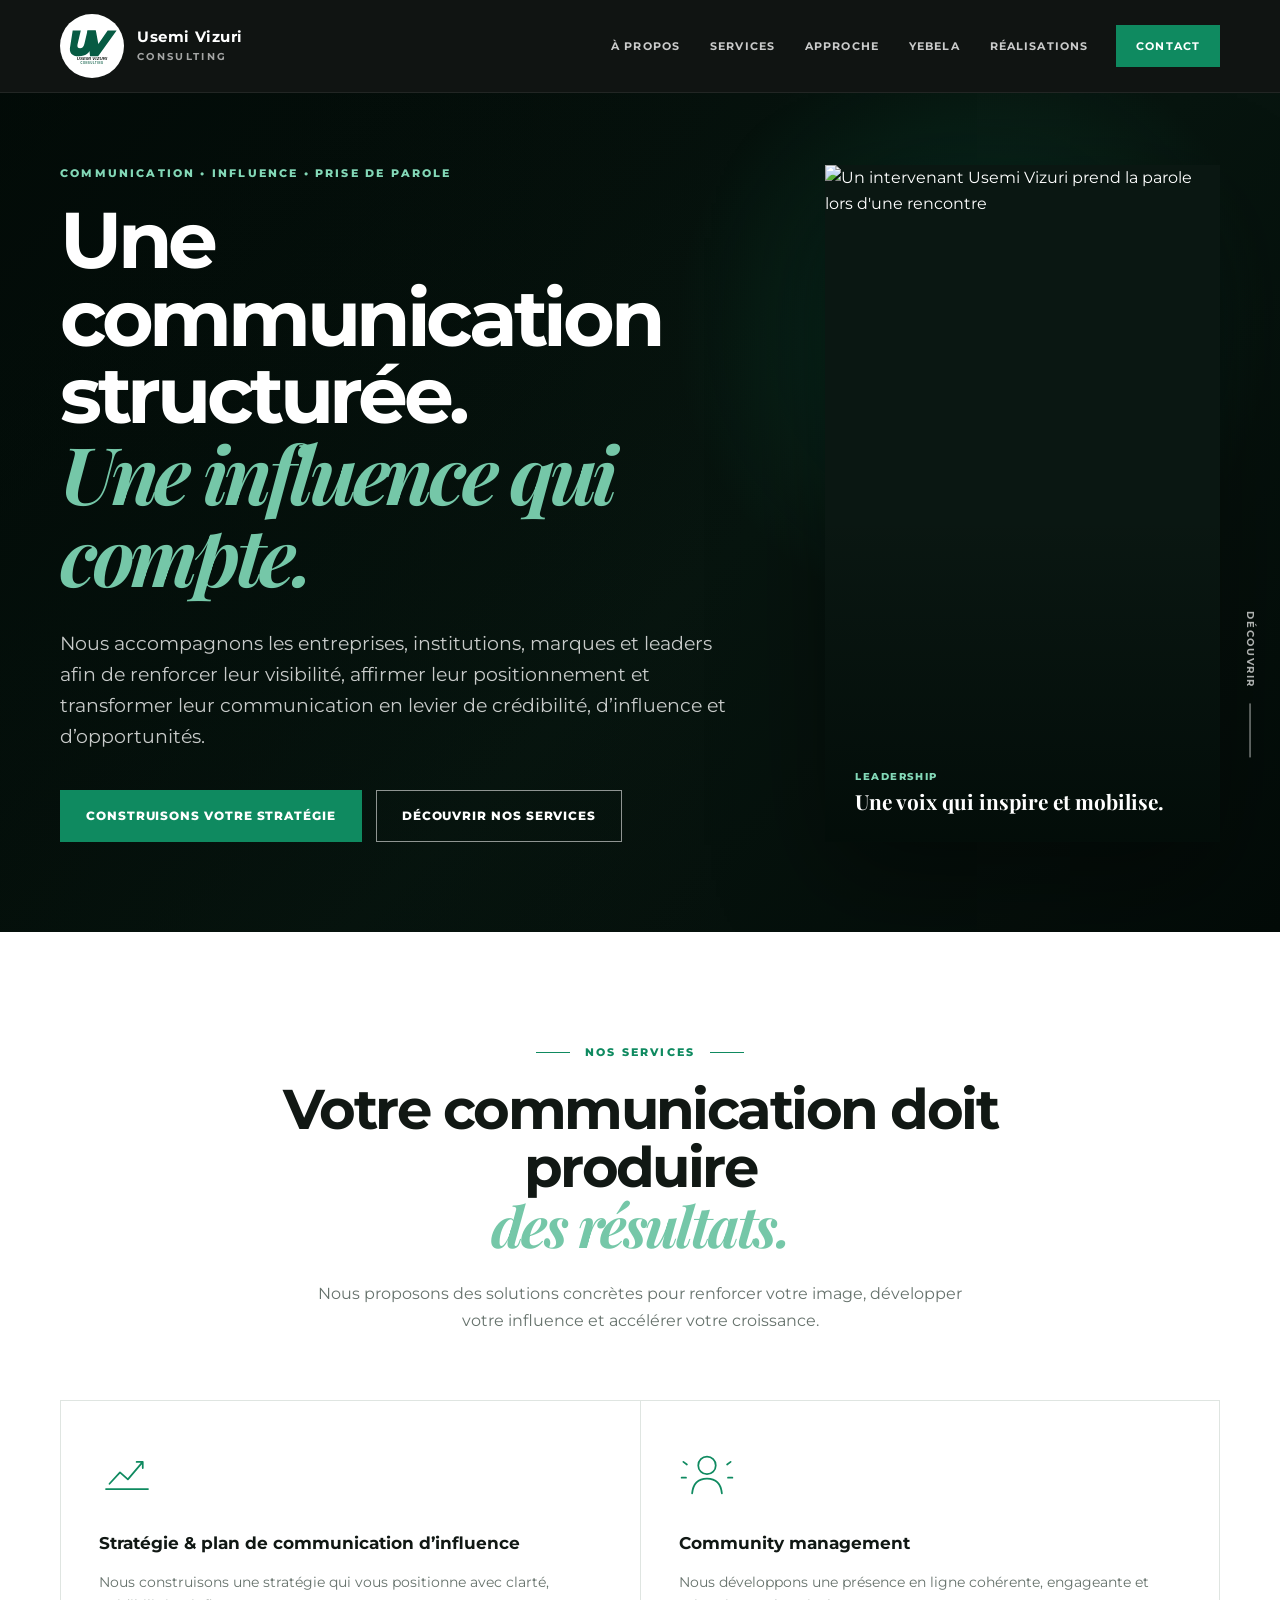
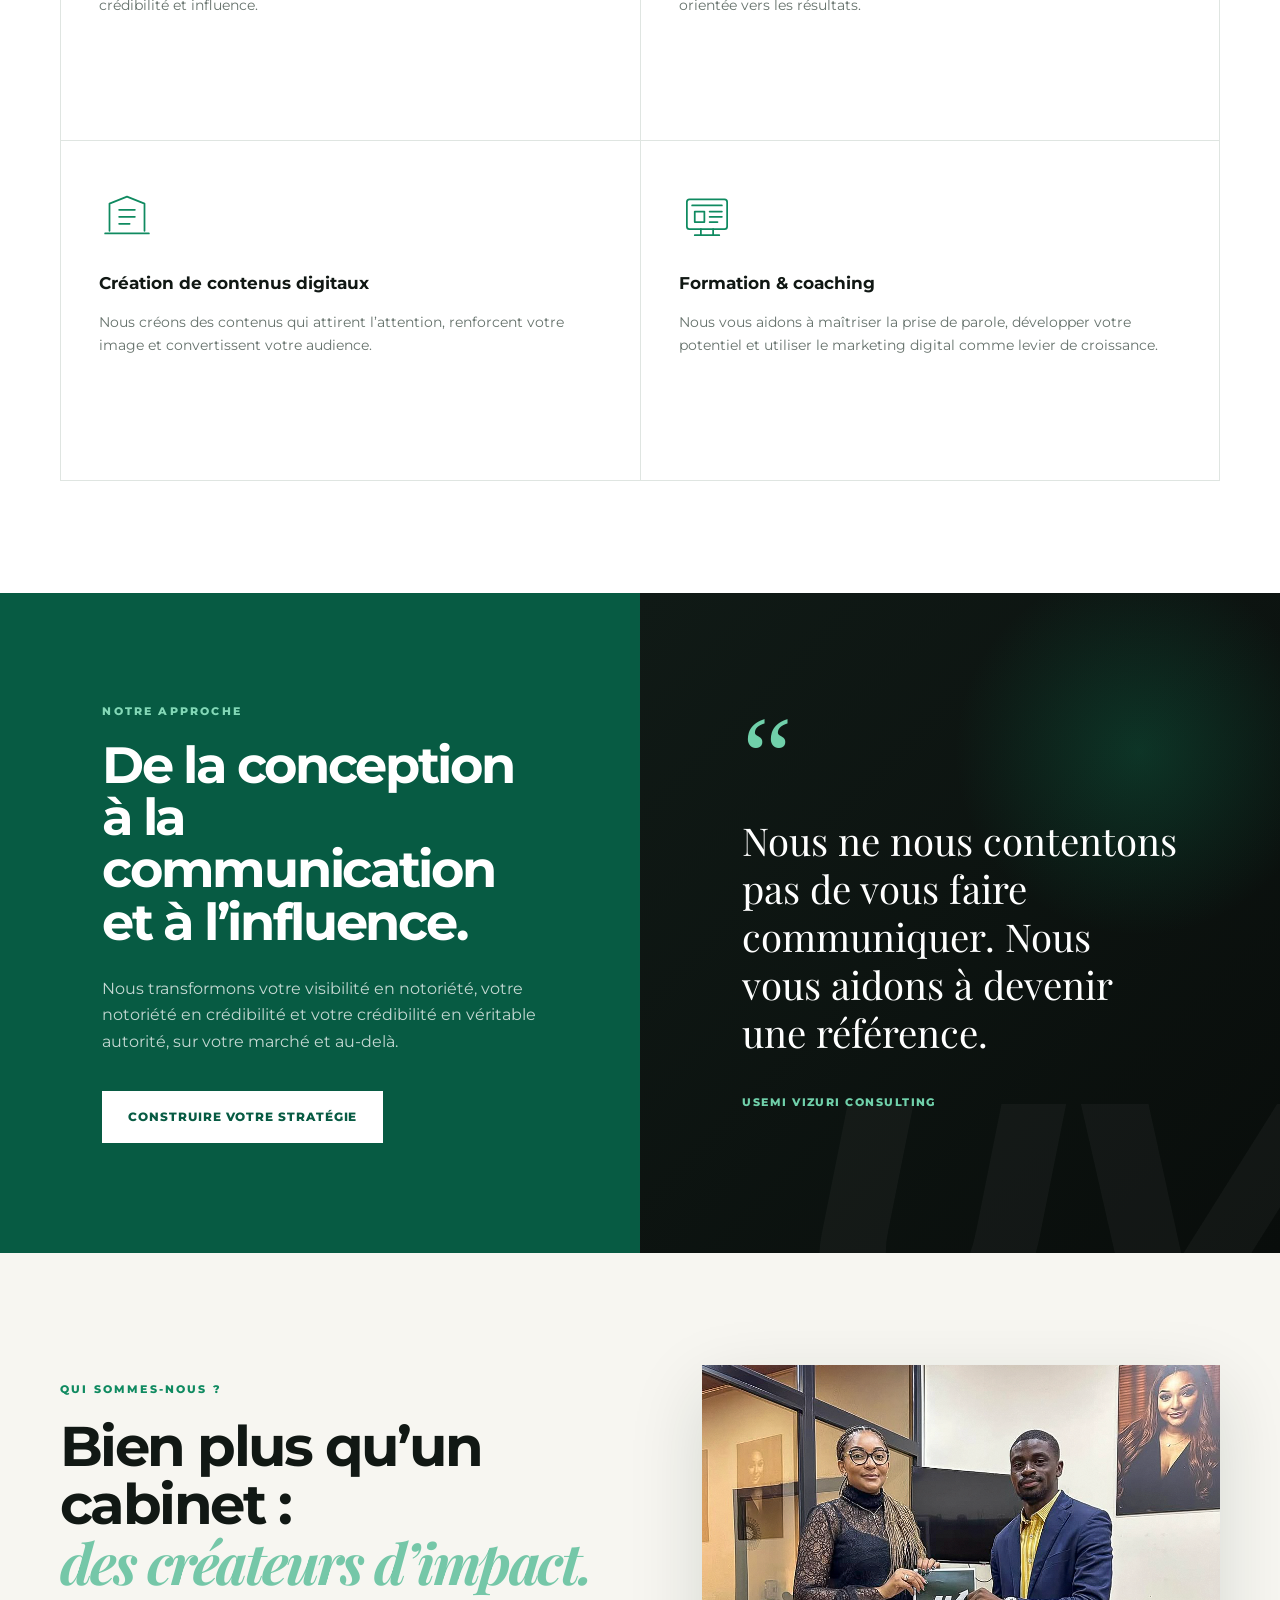
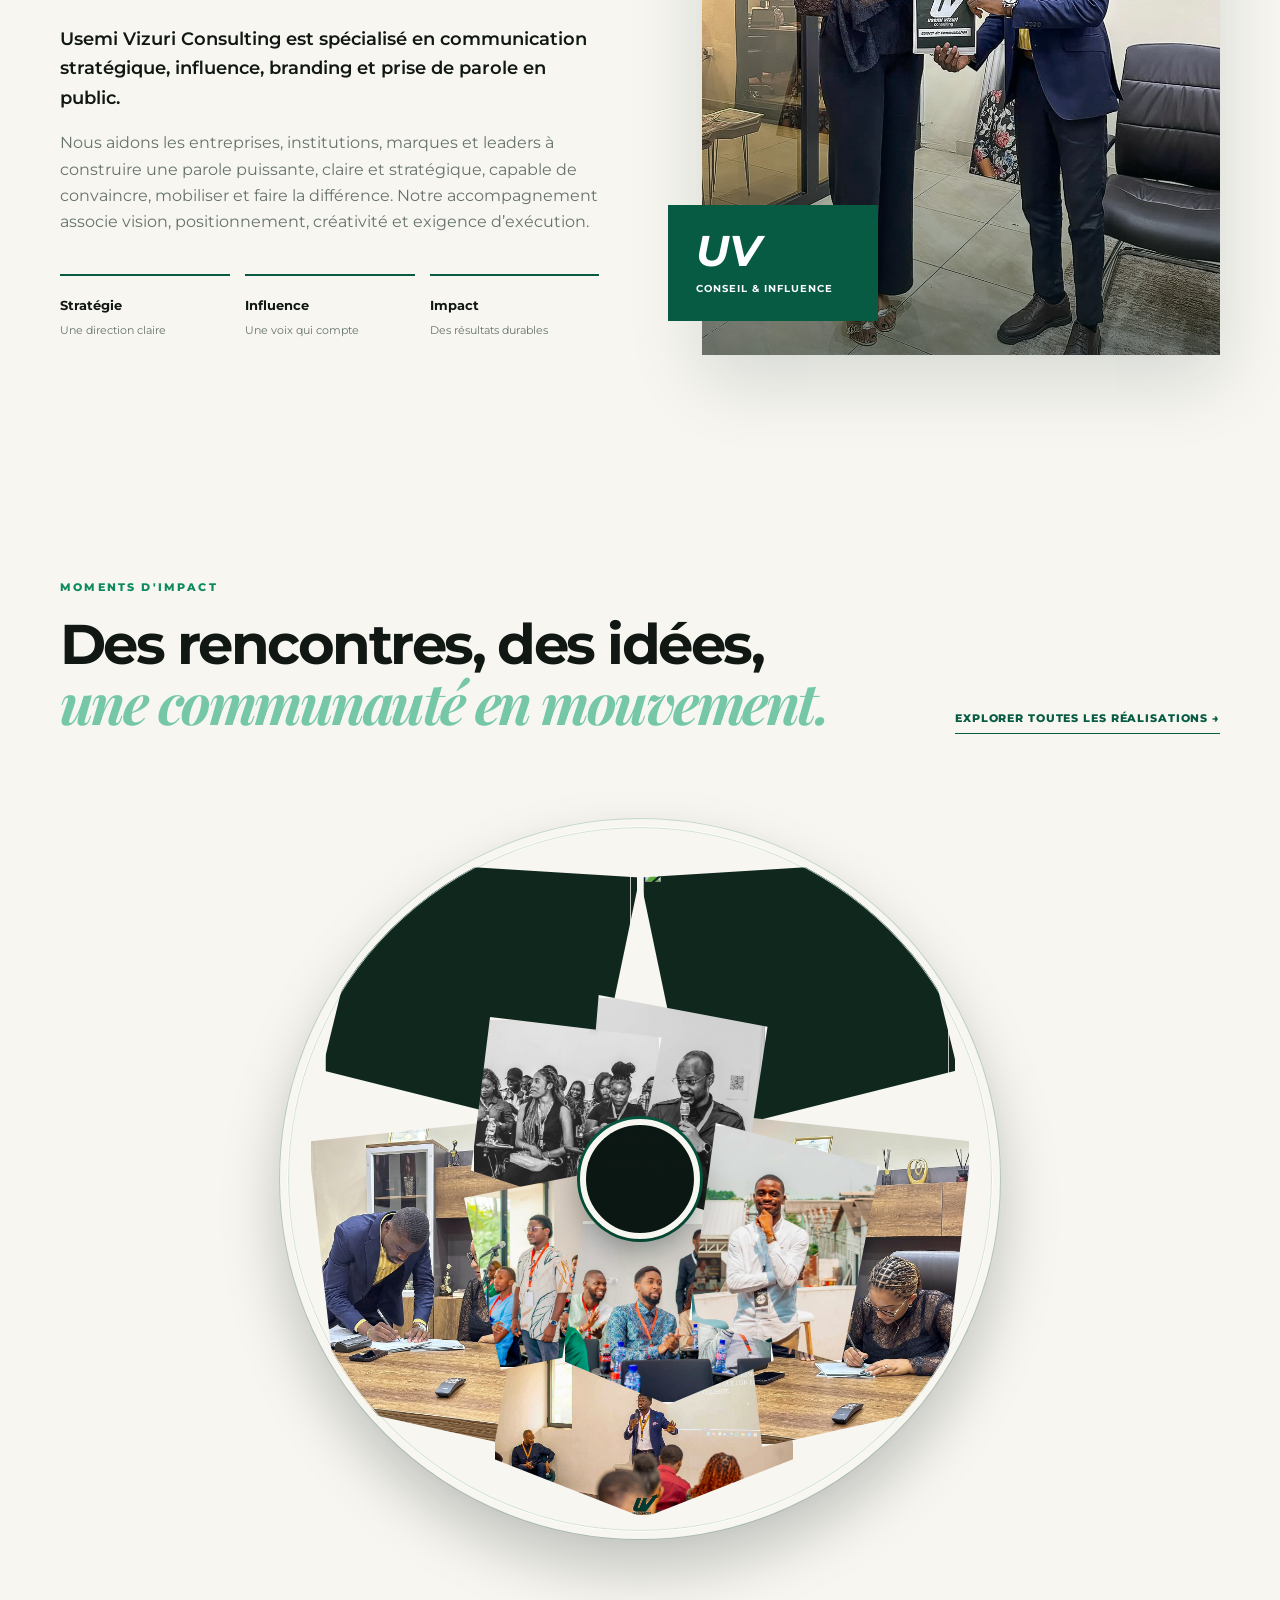
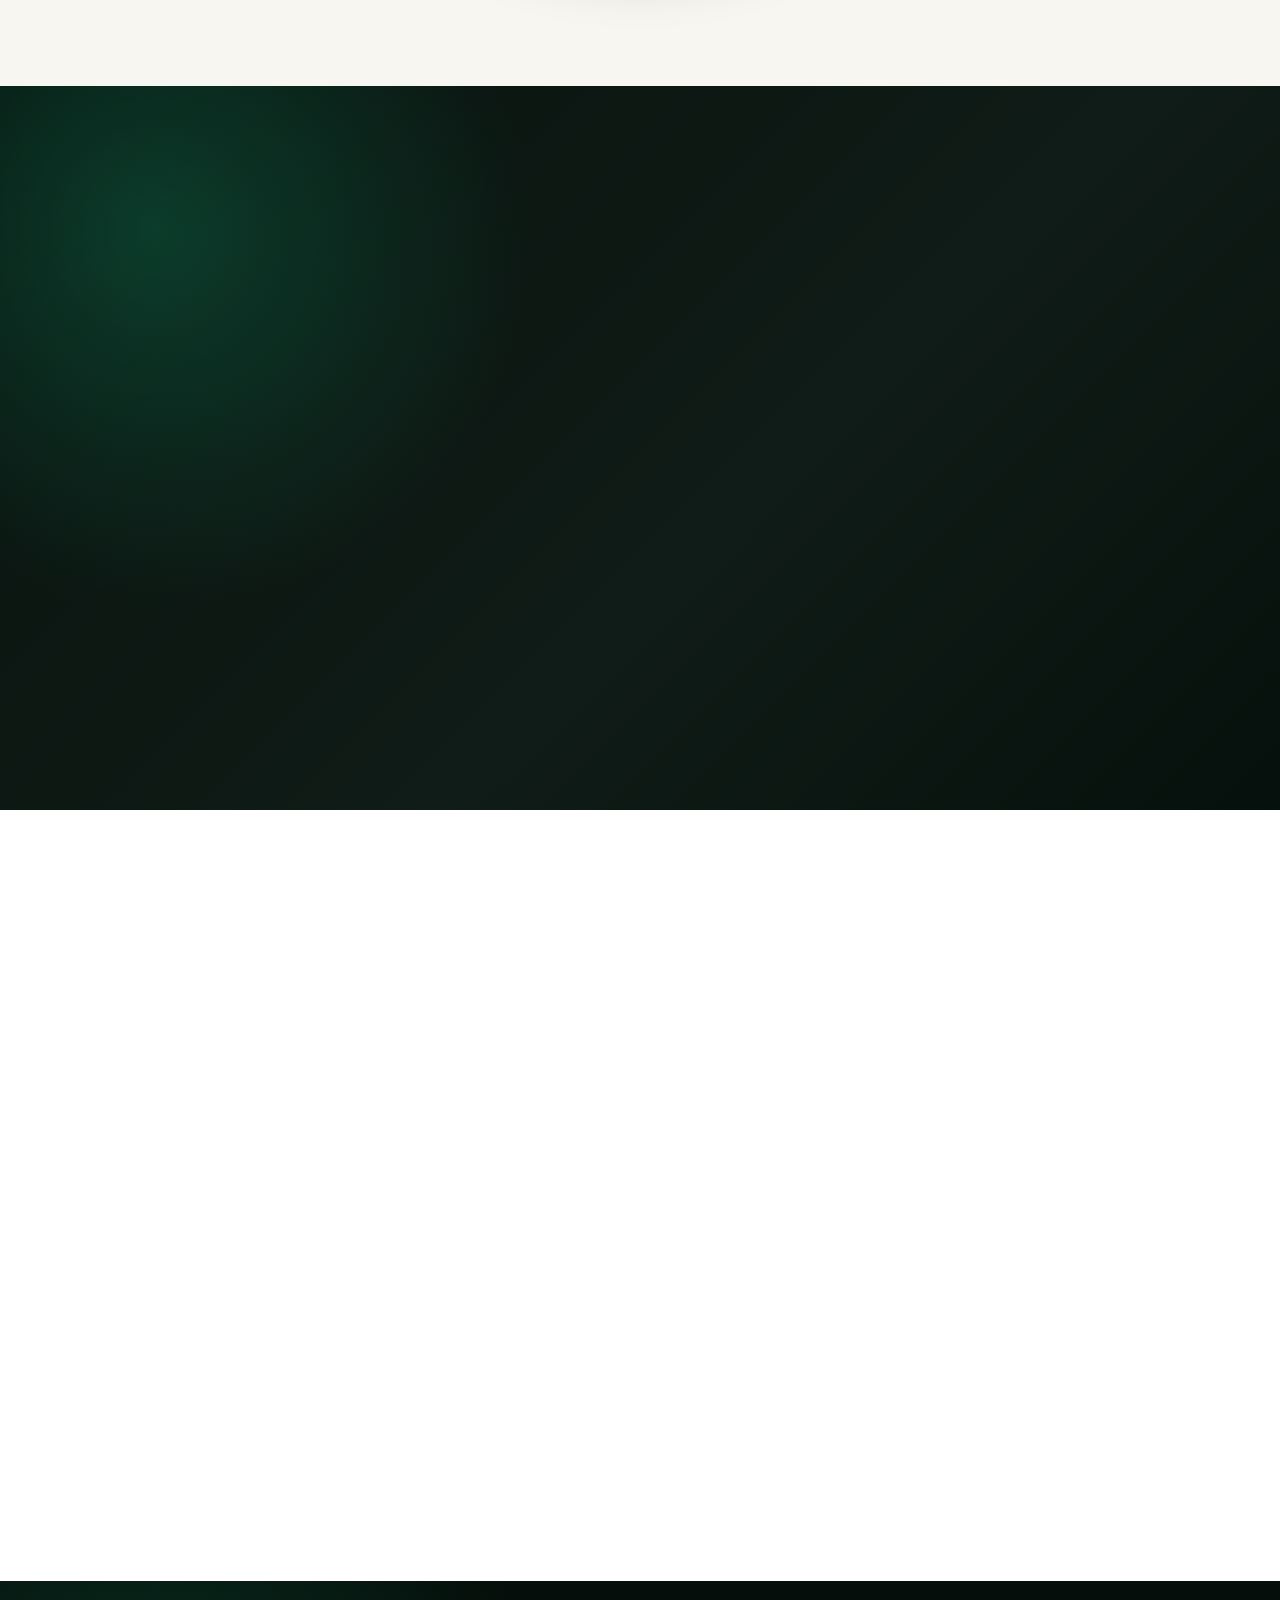
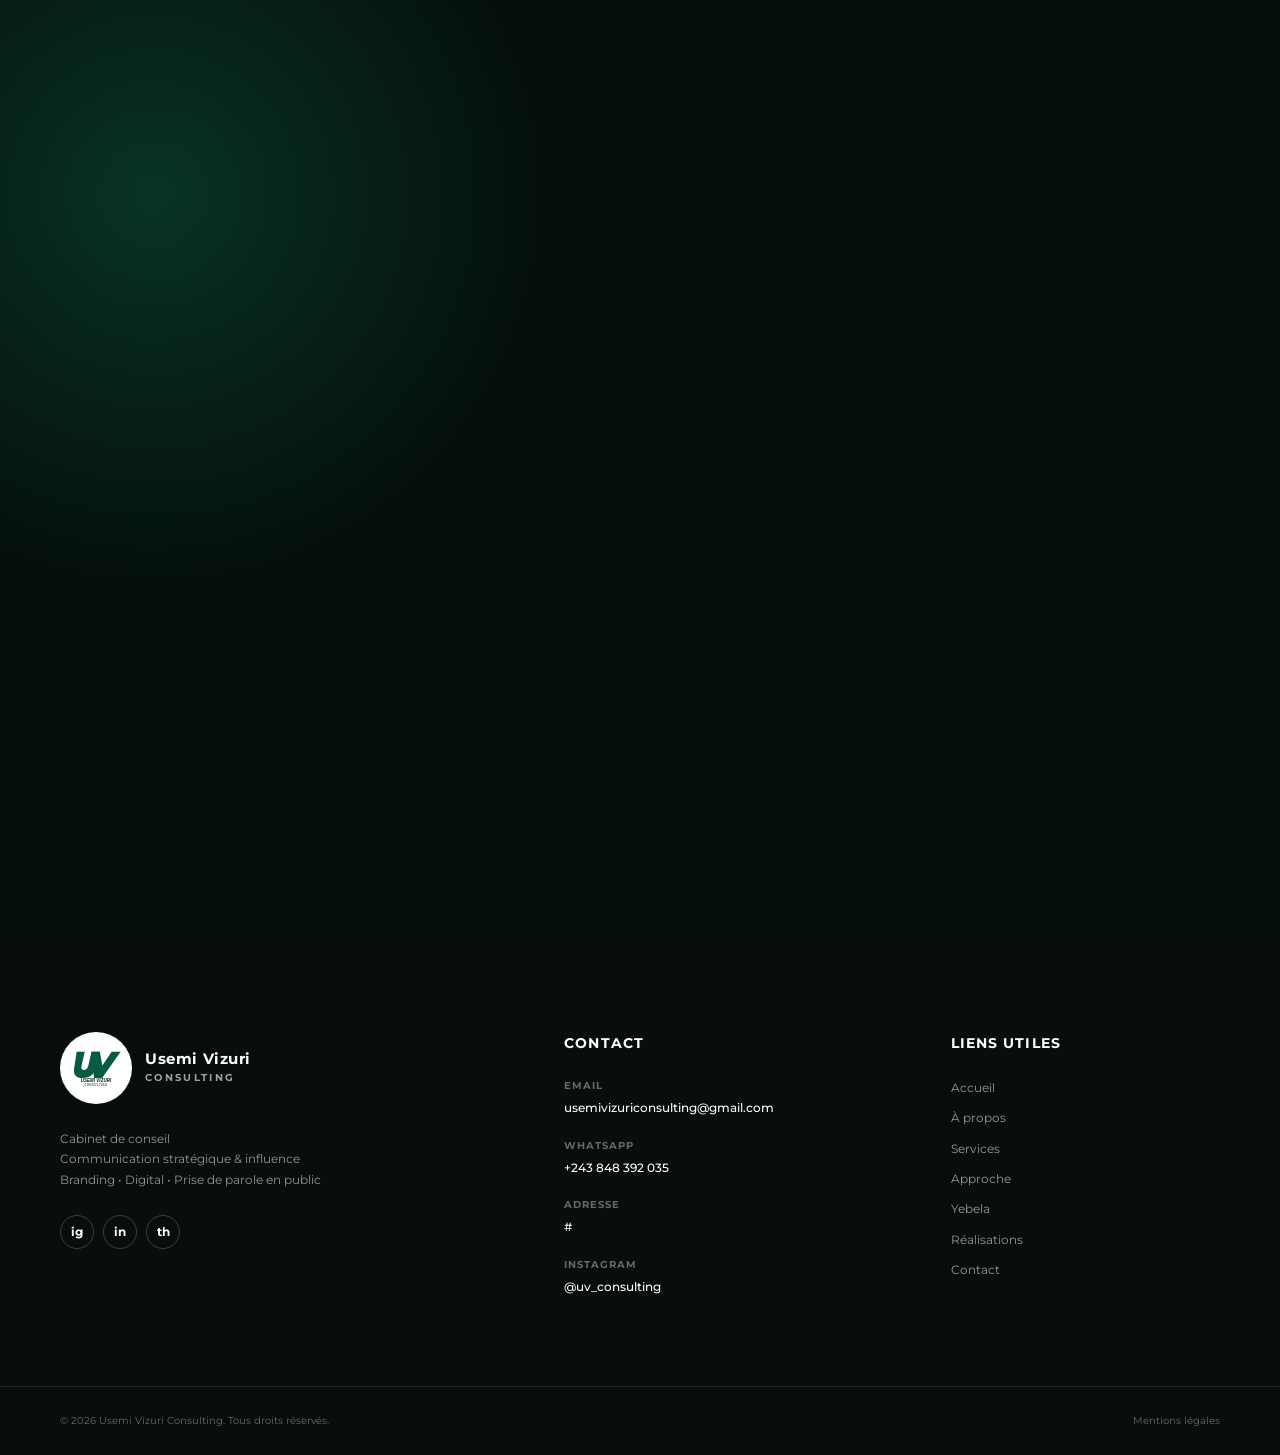
==== index.html @ 90c42a43 "Remplit-les-clusters-avec-des-photos-lisibles" ====
<!doctype html>
<html lang="fr">
<head>
  <meta charset="utf-8">
  <meta name="viewport" content="width=device-width, initial-scale=1">
  <meta name="description" content="Usemi Vizuri Consulting accompagne entreprises, institutions, marques et leaders en communication stratégique, influence, contenus digitaux et prise de parole en public.">
  <meta name="theme-color" content="#0b0f0d">
  <title>Usemi Vizuri Consulting — Stratégie de communication & influence</title>
  <link rel="preconnect" href="https://fonts.googleapis.com">
  <link rel="preconnect" href="https://fonts.gstatic.com" crossorigin>
  <link href="https://fonts.googleapis.com/css2?family=Montserrat:wght@400;500;600;700;800&family=Playfair+Display:ital,wght@0,700;1,700&display=swap" rel="stylesheet">
  <link rel="icon" href="assets/logo-usemi-vizuri.svg" type="image/svg+xml">
  <link rel="stylesheet" href="styles.css">
</head>
<body>
  <a class="skip-link" href="#contenu">Aller au contenu</a>

  <header class="site-header" id="top">
    <div class="container header-inner">
      <a class="brand" href="index.html" aria-label="Usemi Vizuri Consulting — Accueil">
        <span class="brand-logo"><img src="assets/logo-usemi-vizuri.svg" alt="Logo Usemi Vizuri Consulting"></span>
        <span class="brand-copy">
          <strong>Usemi Vizuri</strong>
          <small>Consulting</small>
        </span>
      </a>

      <button class="menu-toggle" type="button" aria-expanded="false" aria-controls="main-nav" aria-label="Ouvrir le menu">
        <span></span><span></span><span></span>
      </button>

      <nav class="main-nav" id="main-nav" aria-label="Navigation principale">
        <a href="a-propos.html">À propos</a>
        <a href="services.html">Services</a>
        <a href="approche.html">Approche</a>
        <a href="yebela.html">Yebela</a>
        <a href="realisations.html">Réalisations</a>
        <a class="nav-cta" href="contact.html">Contact</a>
      </nav>
    </div>
  </header>

  <main id="contenu">
    <section class="hero" id="accueil" aria-labelledby="hero-title">
      <div class="hero-shade"></div>
      <div class="container hero-layout">
        <div class="hero-inner">
          <p class="eyebrow light">Communication • Influence • Prise de parole</p>
          <h1 id="hero-title">Une communication structurée.<br><em>Une influence qui compte.</em></h1>
          <p class="hero-lead">Nous accompagnons les entreprises, institutions, marques et leaders afin de renforcer leur visibilité, affirmer leur positionnement et transformer leur communication en levier de crédibilité, d’influence et d’opportunités.</p>
          <div class="hero-actions">
            <a class="button button-primary" href="contact.html">Construisons votre stratégie</a>
            <a class="button button-ghost" href="services.html">Découvrir nos services</a>
          </div>
        </div>
        <figure class="hero-portrait">
          <img src="assets/media/photos/IMG-20260814-WA0086_traitee.png" alt="Un intervenant Usemi Vizuri prend la parole lors d'une rencontre" fetchpriority="high">
          <figcaption><span>Leadership</span><strong>Une voix qui inspire et mobilise.</strong></figcaption>
        </figure>
      </div>
      <a class="scroll-cue" href="#services" aria-label="Découvrir la suite">
        <span>Découvrir</span>
        <i></i>
      </a>
    </section>

    <section class="services section" id="services" aria-labelledby="services-title">
      <div class="container">
        <div class="section-heading centered reveal">
          <p class="eyebrow"><span></span> Nos services <span></span></p>
          <h2 id="services-title">Votre communication doit produire<br><em>des résultats.</em></h2>
          <p>Nous proposons des solutions concrètes pour renforcer votre image, développer votre influence et accélérer votre croissance.</p>
        </div>

        <div class="service-grid">
          <article class="service-card reveal">
            <div class="service-icon" aria-hidden="true">
              <svg viewBox="0 0 64 64"><path d="M8 48h48M12 42l12-13 9 8 17-20M43 17h7v7"/></svg>
            </div>
            <h3>Stratégie & plan de communication d’influence</h3>
            <p>Nous construisons une stratégie qui vous positionne avec clarté, crédibilité et influence.</p>
          </article>

          <article class="service-card reveal">
            <div class="service-icon" aria-hidden="true">
              <svg viewBox="0 0 64 64"><path d="M32 11a10 10 0 1 0 0 20 10 10 0 0 0 0-20ZM15 53c1-11 7-17 17-17s16 6 17 17M9 20l-4-3m50 3 4-3M8 35H3m58 0h-5"/></svg>
            </div>
            <h3>Community management</h3>
            <p>Nous développons une présence en ligne cohérente, engageante et orientée vers les résultats.</p>
          </article>

          <article class="service-card reveal">
            <div class="service-icon" aria-hidden="true">
              <svg viewBox="0 0 64 64"><path d="M12 50V19l20-8 20 8v31M7 53h50M23 26h18M23 34h18M23 42h12"/></svg>
            </div>
            <h3>Création de contenus digitaux</h3>
            <p>Nous créons des contenus qui attirent l’attention, renforcent votre image et convertissent votre audience.</p>
          </article>

          <article class="service-card reveal">
            <div class="service-icon" aria-hidden="true">
              <svg viewBox="0 0 64 64"><rect x="9" y="14" width="46" height="34" rx="3"/><path d="M18 55h28M25 48v7m14-7v7M15 21h34M18 28h11v12H18zm17 0h14m-14 6h14m-14 6h9"/></svg>
            </div>
            <h3>Formation & coaching</h3>
            <p>Nous vous aidons à maîtriser la prise de parole, développer votre potentiel et utiliser le marketing digital comme levier de croissance.</p>
          </article>

        </div>
      </div>
    </section>

    <section class="manifesto" id="expertise" aria-label="Notre approche">
      <div class="manifesto-panel manifesto-green reveal">
        <p class="eyebrow light">Notre approche</p>
        <h2>De la conception à la communication et à l’influence.</h2>
        <p>Nous transformons votre visibilité en notoriété, votre notoriété en crédibilité et votre crédibilité en véritable autorité, sur votre marché et au-delà.</p>
        <a class="button button-light" href="#contact">Construire votre stratégie</a>
      </div>
      <div class="manifesto-panel manifesto-dark reveal">
        <span class="quote-mark">“</span>
        <blockquote>Nous ne nous contentons pas de vous faire communiquer. Nous vous aidons à devenir une référence.</blockquote>
        <p>Usemi Vizuri Consulting</p>
      </div>
    </section>

    <section class="about section" id="a-propos" aria-labelledby="about-title">
      <div class="container about-grid">
        <div class="about-copy reveal">
          <p class="eyebrow">Qui sommes-nous ?</p>
          <h2 id="about-title">Bien plus qu’un cabinet :<br><em>des créateurs d’impact.</em></h2>
          <p class="lead">Usemi Vizuri Consulting est spécialisé en communication stratégique, influence, branding et prise de parole en public.</p>
          <p>Nous aidons les entreprises, institutions, marques et leaders à construire une parole puissante, claire et stratégique, capable de convaincre, mobiliser et faire la différence. Notre accompagnement associe vision, positionnement, créativité et exigence d’exécution.</p>
          <div class="about-facts">
            <div><strong>Stratégie</strong><span>Une direction claire</span></div>
            <div><strong>Influence</strong><span>Une voix qui compte</span></div>
            <div><strong>Impact</strong><span>Des résultats durables</span></div>
          </div>
        </div>
        <div class="about-visual reveal" role="img" aria-label="Équipe de consultants en stratégie de communication">
          <div class="about-badge"><strong>UV</strong><span>Conseil & influence</span></div>
        </div>
      </div>
    </section>

    <section class="media-flow section" aria-labelledby="media-flow-title">
      <div class="container media-flow-heading reveal">
        <div>
          <p class="eyebrow">Moments d'impact</p>
          <h2 id="media-flow-title">Des rencontres, des idées,<br><em>une communauté en mouvement.</em></h2>
        </div>
        <a class="text-link" href="realisations.html">Explorer toutes les réalisations →</a>
      </div>
      <div class="media-cookie reveal" role="img" tabindex="0" aria-label="Mosaïque circulaire de onze photos Usemi Vizuri" aria-describedby="media-cookie-help">
        <div class="media-cookie-disc">
          <figure class="media-cookie-tile tile-2" style="--delay:60ms;--collapse-x:-10%;--collapse-y:42%"><img src="assets/media/photos/IMG-20260814-WA0064_traitee.png" alt="" loading="lazy"></figure>
          <figure class="media-cookie-tile tile-3" style="--delay:110ms;--collapse-x:44%;--collapse-y:42%"><img src="assets/media/photos/IMG-20260814-WA0049_traitee.png" alt="" loading="lazy"></figure>
          <figure class="media-cookie-tile tile-7" style="--delay:160ms;--collapse-x:42%;--collapse-y:-36%"><img src="assets/media/photos/IMG-20260814-WA0056_traitee.png" alt="" loading="lazy"></figure>
          <figure class="media-cookie-tile tile-8" style="--delay:210ms;--collapse-x:-8%;--collapse-y:-78%"><img src="assets/media/photos/IMG-20260814-WA0050_traitee.png" alt="" loading="lazy"></figure>
          <figure class="media-cookie-tile tile-10" style="--delay:260ms;--collapse-x:-72%;--collapse-y:-22%"><img src="assets/media/photos/IMG-20260814-WA0066_traitee.png" alt="" loading="lazy"></figure>
          <figure class="media-cookie-tile tile-4" style="--delay:330ms;--collapse-x:56%;--collapse-y:82%"><img src="assets/media/photos/IMG-20260814-WA0080_traitee.png" alt="" loading="lazy"></figure>
          <figure class="media-cookie-tile tile-5" style="--delay:390ms;--collapse-x:-56%;--collapse-y:82%"><img src="assets/media/photos/IMG-20260814-WA0082_traitee.png" alt="" loading="lazy"></figure>
          <figure class="media-cookie-tile tile-6" style="--delay:450ms;--collapse-x:96%;--collapse-y:-30%"><img src="assets/media/photos/IMG-20260814-WA0046_traitee.png" alt="" loading="lazy"></figure>
          <figure class="media-cookie-tile tile-9" style="--delay:510ms;--collapse-x:-4%;--collapse-y:-122%"><img src="assets/media/photos/IMG-20260814-WA0060_traitee.png" alt="" loading="lazy"></figure>
          <figure class="media-cookie-tile tile-11" style="--delay:570ms;--collapse-x:-96%;--collapse-y:-30%"><img src="assets/media/photos/IMG-20260814-WA0047_traitee.png" alt="" loading="lazy"></figure>
          <figure class="media-cookie-core"><img src="assets/media/photos/IMG-20260814-WA0086_traitee.png" alt="Portrait Usemi Vizuri" loading="lazy"></figure>
        </div>
        <p class="sr-only" id="media-cookie-help">La mosaïque s'ouvre automatiquement. Survolez-la ou placez le focus dessus pour rassembler les images autour du portrait central.</p>
      </div>    </section>

    <section class="yebela section" id="yebela" aria-labelledby="yebela-title">
      <div class="container yebela-grid">
        <div class="yebela-intro reveal">
          <p class="eyebrow light">Un programme porté par Usemi Vizuri Consulting</p>
          <span class="yebela-mark" aria-hidden="true">Y</span>
          <h2 id="yebela-title">YEBELA</h2>
          <p class="yebela-tagline">Plus qu’une Masterclass : un écosystème pour une jeunesse prête à évoluer.</p>
        </div>
        <div class="yebela-copy reveal">
          <p>Initialement conçu comme une formation au format Masterclass, YEBELA évolue vers un écosystème dédié à une jeunesse congolaise consciente, flexible et préparée aux réalités du monde professionnel, entrepreneurial et des affaires.</p>
          <p>À travers la prise de parole en public, la communication digitale, le marketing digital, le développement personnel et le mindset, YEBELA donne aux jeunes les outils pour mieux s’exprimer, se positionner, créer de la valeur et saisir les opportunités.</p>
          <div class="yebela-focus" aria-label="Axes du programme Yebela">
            <span>Prise de parole</span>
            <span>Marketing digital</span>
            <span>Mindset</span>
            <span>Opportunités</span>
          </div>
          <p class="yebela-date"><strong>Prochaine édition :</strong> rendez-vous en décembre pour une nouvelle dimension.</p>
          <a class="button button-primary" href="https://wa.me/243848392035?text=Bonjour%20Usemi%20Vizuri%20Consulting%2C%20je%20souhaite%20participer%20%C3%A0%20la%20prochaine%20%C3%A9dition%20de%20YEBELA." target="_blank" rel="noopener">Rejoindre YEBELA</a>
        </div>
      </div>
    </section>
    <section class="clients section" id="clients" aria-labelledby="clients-title">
      <div class="container">
        <div class="section-heading centered reveal">
          <p class="eyebrow">Nos collaborations</p>
          <h2 id="clients-title">Ils ont travaillé avec nous</h2>
          <p>Découvrez une sélection de projets, de formations et de temps forts partagés par Usemi Vizuri Consulting.</p>
        </div>
        <div class="client-shell reveal">
          <button class="client-arrow prev" type="button" aria-label="Clients précédents">←</button>
          <div class="client-track" tabindex="0" aria-label="Aperçu des réalisations publiées sur Instagram">
            <a class="client-card client-card-one" href="realisations.html"><span>Communication d’influence</span><strong>Découvrir le projet →</strong></a>
            <a class="client-card client-card-two" href="realisations.html"><span>Formations & coaching</span><strong>Découvrir le projet →</strong></a>
            <a class="client-card client-card-three" href="realisations.html"><span>Programme YEBELA</span><strong>Découvrir le projet →</strong></a>
            <a class="client-card client-card-four" href="realisations.html"><span>Événements & rencontres</span><strong>Découvrir le projet →</strong></a>
            <a class="client-card client-card-five" href="realisations.html"><span>Contenus digitaux</span><strong>Découvrir le projet →</strong></a>
            <a class="client-card client-card-six" href="realisations.html"><span>Accompagnement de marque</span><strong>Découvrir le projet →</strong></a>
            <a class="client-card client-card-seven" href="realisations.html"><span>Stratégie de présence digitale</span><strong>Découvrir le projet →</strong></a>
          </div>
          <button class="client-arrow next" type="button" aria-label="Clients suivants">→</button>
        </div>
      </div>
    </section>

    <section class="contact-section" id="contact" aria-labelledby="contact-title">
      <div class="container contact-layout">
        <div class="contact-copy reveal">
          <p class="eyebrow light">Parlons de votre projet</p>
          <h2 id="contact-title">Un besoin ?</h2>
          <p>Contactez-nous en remplissant ce formulaire. Présentez brièvement votre besoin : votre demande sera enregistrée pour le suivi et reprise automatiquement dans un message WhatsApp prêt à envoyer.</p>
          <div class="contact-details">
            <div><span>Email</span><a href="mailto:usemivizuriconsulting@gmail.com">usemivizuriconsulting@gmail.com</a></div>
            <div><span>WhatsApp</span><a href="https://wa.me/243848392035" target="_blank" rel="noopener noreferrer">+243 848 392 035</a></div>
          </div>
        </div>
        <form class="contact-form reveal" id="contact-form" method="post">
          <div class="form-heading"><span>Votre demande</span></div>
          <label for="contact-email">Adresse e-mail
            <input id="contact-email" name="email" type="email" autocomplete="email" placeholder="vous@exemple.com" required>
          </label>
          <label for="contact-name">Nom complet
            <input id="contact-name" name="nom" type="text" autocomplete="name" placeholder="Votre nom et prénom" maxlength="120" required>
          </label>
          <label for="contact-need">Description brève du besoin
            <textarea id="contact-need" name="besoin" rows="6" maxlength="1200" placeholder="Expliquez-nous en quelques lignes ce que vous souhaitez réaliser…" required></textarea>
          </label>
          <label class="newsletter-consent" for="contact-newsletter">
            <input id="contact-newsletter" name="actualites" type="checkbox" value="oui">
            <span>Je souhaite recevoir les prochaines analyses et actualités de Usemi Vizuri Consulting.</span>
          </label>
          <label class="form-trap" aria-hidden="true">Ne pas remplir
            <input name="website" type="text" tabindex="-1" autocomplete="off">
          </label>
          <button class="button button-primary submit-button" type="submit">
            <span class="submit-button-loader" aria-hidden="true"></span>
            <span class="submit-button-label">Soumettre</span>
          </button>
          <p class="form-note">Vos informations sont transmises au registre de suivi et à l’équipe Usemi Vizuri Consulting.</p>
          <p class="contact-form-status" id="contact-form-status" role="status" aria-live="polite"></p>
          <section class="submission-receipt" id="submission-receipt" aria-live="polite" hidden>
            <div class="receipt-check" aria-hidden="true">✓</div>
            <div class="receipt-content">
              <span class="receipt-eyebrow">Accusé d’enregistrement UV Consulting</span>
              <h3>Demande enregistrée avec succès</h3>
              <p>Un message WhatsApp personnalisé a également été préparé avec vos informations.</p>
              <dl class="receipt-details">
                <div><dt>Référence</dt><dd id="receipt-reference">#</dd></div>
                <div><dt>Date</dt><dd id="receipt-date">#</dd></div>
                <div><dt>Heure de Kinshasa</dt><dd id="receipt-time">#</dd></div>
              </dl>
            </div>
          </section>
        </form>
      </div>
    </section>
  </main>

  <footer class="site-footer">
    <div class="container footer-grid">
      <div class="footer-brand">
        <a class="brand footer-logo" href="index.html">
          <span class="brand-logo"><img src="assets/logo-usemi-vizuri.svg" alt="Logo Usemi Vizuri Consulting"></span>
          <span class="brand-copy"><strong>Usemi Vizuri</strong><small>Consulting</small></span>
        </a>
        <p>Cabinet de conseil<br>Communication stratégique & influence<br>Branding • Digital • Prise de parole en public</p>
        <div class="social-links" aria-label="Réseaux sociaux">
          <a href="https://www.instagram.com/uv_consulting/" target="_blank" rel="noopener noreferrer" aria-label="Instagram de Usemi Vizuri Consulting">ig</a>
          <a href="https://www.linkedin.com/in/usemi-vizuri-consulting-192310303" target="_blank" rel="noopener noreferrer" aria-label="LinkedIn de Usemi Vizuri Consulting">in</a>
          <a href="https://www.threads.com/@uv_consulting" target="_blank" rel="noopener noreferrer" aria-label="Threads de Usemi Vizuri Consulting">th</a>
        </div>
      </div>

      <div class="footer-contact">
        <h2>Contact</h2>
        <ul>
          <li><span>Email</span><a href="mailto:usemivizuriconsulting@gmail.com">usemivizuriconsulting@gmail.com</a></li>
          <li><span>WhatsApp</span><a href="https://wa.me/243848392035" target="_blank" rel="noopener">+243 848 392 035</a></li>
          <li><span>Adresse</span><strong>#</strong></li>
          <li><span>Instagram</span><a href="https://www.instagram.com/uv_consulting/" target="_blank" rel="noopener noreferrer">@uv_consulting</a></li>
        </ul>
      </div>

      <div class="footer-links">
        <h2>Liens utiles</h2>
        <a href="index.html">Accueil</a>
        <a href="a-propos.html">À propos</a>
        <a href="services.html">Services</a>
        <a href="approche.html">Approche</a>
        <a href="yebela.html">Yebela</a>
        <a href="realisations.html">Réalisations</a>
        <a href="contact.html">Contact</a>
      </div>

    </div>
    <div class="footer-bottom">
      <div class="container">
        <p>© <span id="year"></span> Usemi Vizuri Consulting. Tous droits réservés.</p>
        <a href="#">Mentions légales</a>
      </div>
    </div>
  </footer>

  <a class="back-to-top" href="#top" aria-label="Retour en haut">↑</a>
  <script src="config.js"></script>
  <script src="script.js"></script>
</body>
</html>
---- styles.css ----
:root {
  --green: #075b43;
  --green-bright: #0f8a60;
  --green-soft: #dcece6;
  --ink: #111814;
  --black: #090d0b;
  --cream: #f7f6f1;
  --white: #ffffff;
  --muted: #66726c;
  --line: #dfe5e1;
  --shadow: 0 24px 70px rgba(10, 36, 27, .14);
  --container: 1160px;
}

* { box-sizing: border-box; }

html {
  scroll-behavior: smooth;
  scroll-padding-top: 92px;
}

body {
  margin: 0;
  overflow-x: hidden;
  background: var(--white);
  color: var(--ink);
  font-family: "Montserrat", Arial, sans-serif;
  line-height: 1.65;
  -webkit-font-smoothing: antialiased;
}

body.menu-open { overflow: hidden; }

img { display: block; max-width: 100%; }
a { color: inherit; text-decoration: none; }
button, input { font: inherit; }

.container {
  width: min(var(--container), calc(100% - 48px));
  margin-inline: auto;
}

.skip-link {
  position: fixed;
  top: 12px;
  left: 12px;
  z-index: 999;
  padding: 10px 16px;
  background: var(--white);
  color: var(--black);
  transform: translateY(-150%);
}

.skip-link:focus { transform: translateY(0); }
.sr-only {
  position: absolute;
  width: 1px;
  height: 1px;
  padding: 0;
  margin: -1px;
  overflow: hidden;
  clip: rect(0, 0, 0, 0);
  white-space: nowrap;
  border: 0;
}

.site-header {
  position: sticky;
  top: 0;
  z-index: 100;
  min-height: 92px;
  background: rgba(9, 13, 11, .97);
  border-bottom: 1px solid rgba(255, 255, 255, .08);
  backdrop-filter: blur(16px);
}

.header-inner {
  min-height: 92px;
  display: flex;
  align-items: center;
  justify-content: space-between;
  gap: 32px;
}

.brand {
  display: inline-flex;
  align-items: center;
  gap: 13px;
  color: var(--white);
}

.brand-logo {
  display: grid;
  place-items: center;
  width: 64px;
  height: 64px;
  overflow: hidden;
  border-radius: 50%;
  background: var(--white);
}

.brand-logo img { width: 54px; height: 54px; object-fit: contain; }
.brand-copy { display: grid; line-height: 1.05; }
.brand-copy strong { font-size: .92rem; letter-spacing: .04em; }
.brand-copy small {
  margin-top: 6px;
  color: rgba(255, 255, 255, .62);
  font-size: .61rem;
  font-weight: 700;
  letter-spacing: .24em;
  text-transform: uppercase;
}

.main-nav { display: flex; align-items: center; gap: 6px; }
.main-nav a {
  padding: 10px 12px;
  color: rgba(255, 255, 255, .78);
  font-size: .7rem;
  font-weight: 700;
  letter-spacing: .1em;
  text-transform: uppercase;
  transition: color .2s ease, background .2s ease;
}
.main-nav a:hover, .main-nav a:focus-visible { color: var(--white); }
.main-nav a[aria-current="page"] { color: var(--green-bright); }
.main-nav .nav-cta {
  margin-left: 10px;
  padding: 12px 20px;
  background: var(--green-bright);
  color: var(--white);
}
.main-nav .nav-cta:hover { background: var(--green); }

.menu-toggle {
  display: none;
  width: 46px;
  height: 46px;
  padding: 10px;
  border: 0;
  background: transparent;
  color: var(--white);
  cursor: pointer;
}
.menu-toggle span {
  display: block;
  width: 100%;
  height: 2px;
  margin: 6px 0;
  background: currentColor;
  transition: transform .25s ease, opacity .25s ease;
}
.menu-toggle[aria-expanded="true"] span:nth-child(1) { transform: translateY(8px) rotate(45deg); }
.menu-toggle[aria-expanded="true"] span:nth-child(2) { opacity: 0; }
.menu-toggle[aria-expanded="true"] span:nth-child(3) { transform: translateY(-8px) rotate(-45deg); }

.hero {
  position: relative;
  min-height: calc(100vh - 92px);
  display: flex;
  align-items: center;
  isolation: isolate;
  overflow: hidden;
  background: var(--black);
  color: var(--white);
}

.hero-shade {
  position: absolute;
  inset: 0;
  z-index: -1;
  background:
    linear-gradient(90deg, rgba(3, 13, 10, .96) 0%, rgba(3, 13, 10, .78) 38%, rgba(3, 13, 10, .24) 70%, rgba(3, 13, 10, .18) 100%),
    linear-gradient(0deg, rgba(3, 13, 10, .58), transparent 45%);
}

.hero-inner { padding-block: 110px 140px; }
.eyebrow {
  margin: 0 0 18px;
  color: var(--green-bright);
  font-size: .68rem;
  font-weight: 800;
  letter-spacing: .2em;
  text-transform: uppercase;
}
.eyebrow.light { color: #83d8b7; }
.eyebrow span { display: inline-block; width: 34px; height: 1px; margin: 0 10px 3px; background: currentColor; }

.hero h1 {
  max-width: 820px;
  margin: 0;
  font-size: clamp(3rem, 6.2vw, 6.15rem);
  line-height: .98;
  letter-spacing: -.055em;
}

h1 em, h2 em {
  color: #75c7a8;
  font-family: "Playfair Display", Georgia, serif;
  font-weight: 700;
}

.hero-lead {
  max-width: 680px;
  margin: 30px 0 0;
  color: rgba(255, 255, 255, .78);
  font-size: clamp(1rem, 1.5vw, 1.18rem);
}

.hero-actions { display: flex; flex-wrap: wrap; gap: 14px; margin-top: 38px; }
.button {
  display: inline-flex;
  min-height: 52px;
  align-items: center;
  justify-content: center;
  padding: 13px 25px;
  border: 1px solid transparent;
  font-size: .72rem;
  font-weight: 800;
  letter-spacing: .08em;
  text-transform: uppercase;
  transition: transform .2s ease, background .2s ease, color .2s ease, border-color .2s ease;
}
.button:hover { transform: translateY(-2px); }
.button-primary { background: var(--green-bright); color: var(--white); }
.button-primary:hover { background: #12a06e; }
.button-ghost { border-color: rgba(255,255,255,.55); color: var(--white); }
.button-ghost:hover { border-color: var(--white); background: var(--white); color: var(--black); }
.button-light { background: var(--white); color: var(--green); }

.scroll-cue {
  position: absolute;
  right: 38px;
  bottom: 30px;
  display: flex;
  align-items: center;
  gap: 15px;
  color: rgba(255,255,255,.68);
  font-size: .6rem;
  font-weight: 700;
  letter-spacing: .17em;
  text-transform: uppercase;
  transform: rotate(90deg) translateX(-100%);
  transform-origin: right bottom;
}
.scroll-cue i { width: 54px; height: 1px; background: currentColor; }

.section { padding: 112px 0; }
.section-heading { max-width: 780px; margin-bottom: 66px; }
.section-heading.centered { margin-inline: auto; text-align: center; }
.section-heading h2, .about-copy h2 {
  margin: 0;
  color: var(--ink);
  font-size: clamp(2.3rem, 4.4vw, 4.5rem);
  line-height: 1.03;
  letter-spacing: -.045em;
}
.section-heading p:not(.eyebrow) { max-width: 650px; margin: 24px auto 0; color: var(--muted); }

.service-grid {
  display: grid;
  grid-template-columns: repeat(2, 1fr);
  border-top: 1px solid var(--line);
  border-left: 1px solid var(--line);
}
.service-card {
  min-height: 340px;
  padding: 46px 38px;
  border-right: 1px solid var(--line);
  border-bottom: 1px solid var(--line);
  background: var(--white);
  transition: background .25s ease, color .25s ease, transform .25s ease;
}
.service-card:hover { z-index: 2; background: var(--green); color: var(--white); transform: translateY(-5px); box-shadow: var(--shadow); }
.service-icon { width: 56px; height: 56px; margin-bottom: 30px; color: var(--green-bright); }
.service-icon svg { width: 100%; height: 100%; fill: none; stroke: currentColor; stroke-width: 2; stroke-linecap: round; stroke-linejoin: round; }
.service-card:hover .service-icon { color: #8de0bd; }
.service-card h3 { margin: 0 0 16px; font-size: 1.05rem; line-height: 1.3; }
.service-card p { margin: 0; color: var(--muted); font-size: .88rem; }
.service-card:hover p { color: rgba(255,255,255,.72); }

.manifesto { display: grid; grid-template-columns: 1fr 1fr; min-height: 660px; }
.manifesto-panel { display: flex; flex-direction: column; justify-content: center; padding: clamp(60px, 8vw, 130px); }
.manifesto-green { background: var(--green); color: var(--white); }
.manifesto-green h2 { max-width: 600px; margin: 0; font-size: clamp(2.2rem, 4vw, 4.1rem); line-height: 1.02; letter-spacing: -.045em; }
.manifesto-green > p:not(.eyebrow) { max-width: 590px; margin: 28px 0 36px; color: rgba(255,255,255,.76); }
.manifesto-green .button { align-self: flex-start; }
.manifesto-dark {
  position: relative;
  overflow: hidden;
  background:
    radial-gradient(circle at 78% 24%, rgba(15,138,96,.28), transparent 26%),
    linear-gradient(135deg, #101a16, var(--black));
  color: var(--white);
}
.manifesto-dark::after {
  content: "UV";
  position: absolute;
  right: -5%;
  bottom: -20%;
  color: rgba(255,255,255,.035);
  font-size: 26vw;
  font-weight: 800;
  font-style: italic;
  line-height: 1;
}
.quote-mark { position: relative; z-index: 1; color: #70d0aa; font-family: Georgia, serif; font-size: 7rem; line-height: .6; }
.manifesto blockquote { position: relative; z-index: 1; max-width: 560px; margin: 26px 0; font-family: "Playfair Display", Georgia, serif; font-size: clamp(1.7rem, 3vw, 3rem); line-height: 1.25; }
.manifesto-dark p { position: relative; z-index: 1; color: #70d0aa; font-size: .7rem; font-weight: 800; letter-spacing: .13em; text-transform: uppercase; }

.about { background: var(--cream); }
.about-grid { display: grid; grid-template-columns: 1.02fr .98fr; align-items: center; gap: clamp(50px, 8vw, 110px); }
.about-copy .lead { margin-top: 30px; color: var(--ink); font-size: 1.12rem; font-weight: 600; }
.about-copy > p:not(.eyebrow):not(.lead) { color: var(--muted); }
.about-facts { display: grid; grid-template-columns: repeat(3, 1fr); gap: 15px; margin-top: 38px; }
.about-facts div { padding-top: 18px; border-top: 2px solid var(--green); }
.about-facts strong, .about-facts span { display: block; }
.about-facts strong { font-size: .84rem; }
.about-facts span { margin-top: 5px; color: var(--muted); font-size: .7rem; }
.about-visual {
  position: relative;
  min-height: 590px;
  background: var(--black) url("assets/media/photos/IMG-20260814-WA0048_traitee.png") center / cover no-repeat;
  box-shadow: var(--shadow);
}
.about-visual::before { content: ""; position: absolute; inset: 0; background: linear-gradient(0deg, rgba(3,20,14,.52), transparent 58%); }
.about-badge { position: absolute; left: -34px; bottom: 34px; display: grid; min-width: 210px; padding: 24px 28px; background: var(--green); color: var(--white); }
.about-badge strong { font-size: 2.7rem; font-style: italic; line-height: 1; }
.about-badge span { margin-top: 8px; font-size: .65rem; font-weight: 700; letter-spacing: .1em; text-transform: uppercase; }
.yebela {
  overflow: hidden;
  background:
    radial-gradient(circle at 12% 20%, rgba(15, 138, 96, .34), transparent 30%),
    linear-gradient(135deg, #08110d, #101c17 58%, #06100c);
  color: var(--white);
}
.yebela-grid { display: grid; grid-template-columns: .9fr 1.1fr; align-items: center; gap: clamp(54px, 9vw, 130px); }
.yebela-intro { position: relative; min-height: 500px; display: flex; flex-direction: column; justify-content: center; }
.yebela-mark {
  position: absolute;
  left: -45px;
  top: 50%;
  color: rgba(117, 199, 168, .08);
  font-family: "Playfair Display", Georgia, serif;
  font-size: clamp(20rem, 38vw, 36rem);
  font-weight: 700;
  line-height: .7;
  transform: translateY(-46%);
}
.yebela-intro h2 { position: relative; margin: 0; font-size: clamp(4.3rem, 10vw, 8rem); line-height: .9; letter-spacing: -.07em; }
.yebela-tagline { position: relative; max-width: 560px; margin: 28px 0 0; color: #83d8b7; font-family: "Playfair Display", Georgia, serif; font-size: clamp(1.45rem, 2.7vw, 2.25rem); line-height: 1.25; }
.yebela-copy > p { color: rgba(255, 255, 255, .72); }
.yebela-focus { display: flex; flex-wrap: wrap; gap: 10px; margin: 30px 0; }
.yebela-focus span { padding: 9px 13px; border: 1px solid rgba(131, 216, 183, .35); color: #a6e5ca; font-size: .67rem; font-weight: 700; letter-spacing: .08em; text-transform: uppercase; }
.yebela-date { margin-bottom: 32px; padding-left: 18px; border-left: 3px solid var(--green-bright); }
.yebela-date strong { color: var(--white); }
.yebela-copy .button { width: auto; }

.clients { background: var(--white); }
.client-shell { position: relative; display: grid; grid-template-columns: 46px 1fr 46px; align-items: center; gap: 18px; }
.client-track { display: grid; grid-auto-flow: column; grid-auto-columns: calc(25% - 14px); gap: 18px; overflow-x: auto; scroll-behavior: smooth; scroll-snap-type: x mandatory; scrollbar-width: none; }
.client-track::-webkit-scrollbar { display: none; }
.client-card {
  position: relative;
  min-height: 310px;
  display: flex;
  flex-direction: column;
  justify-content: flex-end;
  gap: 8px;
  padding: 26px 22px;
  overflow: hidden;
  scroll-snap-align: start;
  isolation: isolate;
  background-color: var(--green);
  background-position: center;
  background-size: cover;
  color: var(--white);
  box-shadow: inset 0 0 0 1px rgba(255,255,255,.08);
}
.client-card::before {
  position: absolute;
  inset: 0;
  z-index: -1;
  content: "";
  background: linear-gradient(180deg, rgba(3,13,10,.08) 25%, rgba(3,13,10,.92) 100%);
  transition: background .25s ease;
}
.client-card:hover::before { background: linear-gradient(180deg, rgba(7,91,67,.1), rgba(3,13,10,.95)); }
.client-card span { font-family: "Playfair Display", Georgia, serif; font-size: 1.38rem; font-weight: 700; line-height: 1.2; }
.client-card strong { color: #a6e5ca; font-size: .62rem; letter-spacing: .09em; text-transform: uppercase; }
.client-arrow { width: 46px; height: 46px; border: 1px solid var(--line); border-radius: 50%; background: var(--white); color: var(--green); cursor: pointer; transition: background .2s, color .2s; }
.client-arrow:hover { background: var(--green); color: var(--white); }

.contact-section {
  padding: 112px 0;
  color: rgba(255,255,255,.74);
  background:
    radial-gradient(circle at 12% 22%, rgba(15,138,96,.3), transparent 30%),
    #050e0a;
}
.contact-layout { display: grid; grid-template-columns: minmax(0, .95fr) minmax(420px, .78fr); gap: clamp(55px, 8vw, 105px); align-items: start; }
.contact-copy h2 { margin: 0; color: var(--white); font-size: clamp(2.7rem, 5vw, 5rem); line-height: 1; letter-spacing: -.05em; }
.contact-copy > p:not(.eyebrow) { max-width: 610px; margin-top: 28px; font-size: 1.02rem; }
.contact-details { display: grid; grid-template-columns: 1fr; gap: 24px; margin-top: 46px; }
.contact-details span { display: block; margin-bottom: 7px; color: #83d8b7; font-size: .66rem; font-weight: 800; letter-spacing: .14em; text-transform: uppercase; }
.contact-details a { color: rgba(255,255,255,.9); font-size: .86rem; overflow-wrap: anywhere; }
.contact-details a:hover { color: #83d8b7; }

.contact-form { padding: 36px; color: var(--ink); background: var(--white); box-shadow: 0 30px 90px rgba(0,0,0,.28); }
.form-heading { display: flex; justify-content: space-between; gap: 18px; margin-bottom: 27px; padding-bottom: 18px; border-bottom: 1px solid var(--line); }
.form-heading span { color: var(--green); font-size: 1.12rem; font-weight: 800; }
.form-heading b { color: var(--muted); font-size: .7rem; font-weight: 600; }
.contact-form label { display: block; margin-bottom: 18px; color: var(--ink); font-size: .75rem; font-weight: 800; }
.contact-form input,
.contact-form textarea {
  width: 100%;
  margin-top: 7px;
  padding: 13px 14px;
  color: var(--ink);
  background: #f7faf8;
  border: 1px solid #d5ded9;
  border-radius: 0;
  outline: none;
  font: inherit;
  font-size: .88rem;
  font-weight: 400;
  transition: border-color .2s ease, box-shadow .2s ease;
}
.contact-form textarea { min-height: 145px; resize: vertical; }
.newsletter-consent {
  display: flex !important;
  align-items: flex-start;
  gap: 11px;
  margin: 2px 0 22px !important;
  color: var(--muted) !important;
  font-size: .72rem !important;
  font-weight: 500 !important;
  line-height: 1.5;
}
.contact-form .newsletter-consent input {
  flex: 0 0 18px;
  width: 18px;
  height: 18px;
  margin: 2px 0 0;
  padding: 0;
  accent-color: var(--green-bright);
  box-shadow: none;
}
.contact-form input:focus,
.contact-form textarea:focus { border-color: var(--green-bright); box-shadow: 0 0 0 3px rgba(15,138,96,.12); }
.form-trap { position: absolute !important; width: 1px !important; height: 1px !important; overflow: hidden !important; clip: rect(0 0 0 0) !important; white-space: nowrap !important; }
.submit-button { position: relative; width: 100%; gap: 10px; border: 0; cursor: pointer; }
.submit-button-loader { display: none; width: 18px; height: 18px; border: 2px solid rgba(255,255,255,.4); border-top-color: var(--white); border-radius: 50%; animation: submit-spin .75s linear infinite; }
.submit-button.is-loading .submit-button-loader { display: inline-block; }
.contact-form button:disabled { cursor: wait; opacity: .82; transform: none; }
.form-note { margin: 13px 0 0; color: var(--muted); font-size: .68rem; text-align: center; }
.contact-form-status { min-height: 24px; margin: 8px 0 0; color: var(--green); font-size: .76rem; text-align: center; }
.contact-form-status.is-error { color: #b42318; }
.submission-receipt { display: grid; grid-template-columns: auto minmax(0,1fr); gap: 15px; margin-top: 22px; padding: 21px; text-align: left; background: #effcf5; border: 1px solid #a6e3c3; }
.submission-receipt[hidden] { display: none; }
.receipt-check { display: grid; width: 40px; height: 40px; place-items: center; color: var(--white); background: #14804a; border-radius: 50%; font-size: 1.2rem; font-weight: 900; }
.receipt-eyebrow { color: #127447; font-size: .65rem; font-weight: 900; letter-spacing: .1em; text-transform: uppercase; }
.receipt-content h3 { margin: 4px 0 5px; color: var(--ink); font-size: 1rem; }
.receipt-content > p { margin: 0; color: var(--muted); font-size: .72rem; }
.receipt-details { display: grid; grid-template-columns: 1.3fr 1fr 1fr; gap: 9px; margin: 16px 0 0; }
.receipt-details div { min-width: 0; padding-top: 9px; border-top: 1px solid rgba(20,128,74,.2); }
.receipt-details dt { color: #527064; font-size: .59rem; font-weight: 800; text-transform: uppercase; }
.receipt-details dd { margin: 4px 0 0; color: #0d5633; overflow-wrap: anywhere; font-size: .73rem; font-weight: 800; }
@keyframes submit-spin { to { transform: rotate(360deg); } }

.media-cta { padding: 84px 0; background: var(--green-bright); }
.media-card {
  padding: clamp(55px, 8vw, 110px);
  text-align: center;
  background:
    linear-gradient(rgba(6,13,10,.91), rgba(6,13,10,.91)),
    url("assets/hero-usemi-vizuri.png") center / cover no-repeat;
  color: var(--white);
  box-shadow: 0 30px 60px rgba(0,0,0,.22);
}
.media-card h2 { max-width: 850px; margin: 0 auto; font-size: clamp(2rem, 4.3vw, 4rem); line-height: 1.06; letter-spacing: -.04em; }
.media-card > p:not(.eyebrow) { max-width: 670px; margin: 24px auto 34px; color: rgba(255,255,255,.72); }

.site-footer { background: var(--black); color: var(--white); }
.footer-grid { display: grid; grid-template-columns: 1.35fr 1fr .8fr; gap: 50px; padding-block: 80px 70px; }
.footer-logo .brand-logo { width: 72px; height: 72px; }
.footer-brand > p { margin: 25px 0; color: rgba(255,255,255,.56); font-size: .78rem; }
.social-links { display: flex; gap: 9px; }
.social-links a { width: 34px; height: 34px; display: grid; place-items: center; border: 1px solid rgba(255,255,255,.2); border-radius: 50%; font-size: .72rem; font-weight: 700; }
.social-links a:hover { background: var(--green-bright); border-color: var(--green-bright); }
.site-footer h2 { margin: 0 0 24px; font-size: .85rem; letter-spacing: .08em; text-transform: uppercase; }
.footer-contact ul { margin: 0; padding: 0; list-style: none; }
.footer-contact li { margin-bottom: 17px; }
.footer-contact li span { display: block; color: rgba(255,255,255,.38); font-size: .61rem; font-weight: 700; letter-spacing: .1em; text-transform: uppercase; }
.footer-contact li a, .footer-contact li strong { font-size: .78rem; font-weight: 500; overflow-wrap: anywhere; }
.footer-links { display: flex; flex-direction: column; align-items: flex-start; }
.footer-links a { margin-bottom: 10px; color: rgba(255,255,255,.58); font-size: .77rem; }
.footer-links a:hover { color: #7bd4b1; }
.form-status { min-height: 20px; margin-top: 10px !important; color: #7bd4b1 !important; }
.footer-bottom { border-top: 1px solid rgba(255,255,255,.1); }
.footer-bottom .container { min-height: 68px; display: flex; align-items: center; justify-content: space-between; gap: 20px; color: rgba(255,255,255,.38); font-size: .65rem; }
.back-to-top { position: fixed; right: 20px; bottom: 20px; z-index: 50; width: 44px; height: 44px; display: grid; place-items: center; background: var(--green-bright); color: var(--white); opacity: 0; pointer-events: none; transform: translateY(10px); transition: opacity .2s, transform .2s; }
.back-to-top.is-visible { opacity: 1; pointer-events: auto; transform: translateY(0); }

.reveal { opacity: 0; transform: translateY(24px); transition: opacity .65s ease, transform .65s ease; }
.reveal.is-visible { opacity: 1; transform: translateY(0); }

@media (max-width: 1020px) {
  .menu-toggle { display: block; }
  .main-nav {
    position: absolute;
    top: 100%;
    left: 0;
    right: 0;
    display: grid;
    max-height: 0;
    padding: 0 24px;
    overflow: hidden;
    visibility: hidden;
    opacity: 0;
    background: var(--black);
    border-top: 1px solid rgba(255,255,255,.08);
    transform: translateY(-8px);
    transition: max-height .3s ease, padding .3s ease, opacity .2s ease, transform .2s ease, visibility .2s;
  }
  .main-nav.is-open { max-height: calc(100vh - 82px); padding-block: 18px 24px; overflow-y: auto; visibility: visible; opacity: 1; transform: translateY(0); }
  .main-nav a { padding: 14px 4px; border-bottom: 1px solid rgba(255,255,255,.08); font-size: .76rem; }
  .main-nav .nav-cta { margin: 10px 0 0; padding: 14px; text-align: center; }
  .service-grid { grid-template-columns: repeat(2, 1fr); }
  .manifesto { grid-template-columns: 1fr; }
  .manifesto-panel { min-height: 560px; }
  .about-grid { grid-template-columns: 1fr; }
  .yebela-grid { grid-template-columns: 1fr; }
  .yebela-intro { min-height: 360px; }
  .about-copy { max-width: 760px; }
  .about-visual { min-height: 520px; }
  .contact-layout { grid-template-columns: 1fr; }
  .contact-copy { max-width: 760px; }
  .footer-grid { grid-template-columns: 1.3fr 1fr 1fr; }
}

@media (max-width: 700px) {
  html { scroll-padding-top: 78px; }
  .container { width: min(100% - 30px, var(--container)); }
  .site-header, .header-inner { min-height: 78px; }
  .brand-logo { width: 54px; height: 54px; }
  .brand-logo img { width: 45px; height: 45px; }
  .brand-copy { display: none; }
  .hero { min-height: calc(100svh - 78px); background-position: 64% center; }
  .hero-shade { background: linear-gradient(0deg, rgba(2,13,9,.96) 0%, rgba(2,13,9,.7) 64%, rgba(2,13,9,.28) 100%); }
  .hero-inner { padding-block: 115px 120px; }
  .hero h1 { font-size: clamp(2.75rem, 13vw, 4.4rem); }
  .hero-lead { font-size: .93rem; }
  .hero-actions { display: grid; }
  .button { width: 100%; }
  .scroll-cue { display: none; }
  .section { padding: 82px 0; }
  .section-heading { margin-bottom: 44px; }
  .section-heading h2, .about-copy h2 { font-size: clamp(2.2rem, 10vw, 3.25rem); }
  .service-grid { grid-template-columns: 1fr; }
  .service-card { min-height: 0; padding: 38px 28px; }
  .manifesto-panel { min-height: 520px; padding: 68px 24px; }
  .manifesto-dark::after { font-size: 56vw; }
  .about-grid { gap: 55px; }
  .about-facts { grid-template-columns: 1fr; }
  .about-visual { min-height: 420px; background-position: 64% center; }
  .about-badge { left: 15px; right: 15px; bottom: 15px; min-width: 0; }
  .yebela-grid { gap: 28px; }
  .yebela-intro { min-height: 300px; }
  .yebela-mark { left: -20px; font-size: 20rem; }
  .yebela-copy .button { width: 100%; }
  .clients .section-heading { margin-bottom: 38px; }
  .client-shell { grid-template-columns: 1fr; }
  .client-arrow { display: none; }
  .client-track { grid-auto-columns: 78%; }
  .client-card { min-height: 320px; }
  .contact-section { padding: 82px 0; }
  .contact-layout { gap: 48px; }
  .contact-form { padding: 27px 20px; }
  .receipt-details { grid-template-columns: 1fr; }
  .media-cta { padding: 42px 0; }
  .media-card { padding: 60px 22px; }
  .footer-grid { grid-template-columns: 1fr; gap: 42px; padding-block: 60px; }
  .footer-bottom .container { padding-block: 20px; flex-direction: column; justify-content: center; text-align: center; }
}

@media (prefers-reduced-motion: reduce) {
  html { scroll-behavior: auto; }
  *, *::before, *::after { animation-duration: .01ms !important; animation-iteration-count: 1 !important; transition-duration: .01ms !important; }
  .reveal { opacity: 1; transform: none; }
  .media-cookie::before, .media-cookie-tile, .media-cookie-core { transition: none; }
  .media-cookie .media-cookie-tile { opacity: 1; transform: translate(0, 0) scale(1); }
}
/* Pages intérieures */
.page-hero {
  position: relative;
  min-height: 430px;
  display: flex;
  align-items: end;
  overflow: hidden;
  isolation: isolate;
  padding: 150px 0 82px;
  background:
    linear-gradient(90deg, rgba(3, 13, 10, .96), rgba(3, 13, 10, .55)),
    var(--page-image, url("assets/media/photos/IMG-20260814-WA0048_traitee.png")) center / cover no-repeat;
  color: var(--white);
}
.page-hero::after {
  position: absolute;
  inset: auto -8% -46% auto;
  z-index: -1;
  width: 420px;
  aspect-ratio: 1;
  border: 1px solid rgba(131, 216, 183, .18);
  border-radius: 50%;
  content: "";
}
.page-hero .container { position: relative; z-index: 1; }
.page-hero h1 {
  max-width: 900px;
  margin: 12px 0 18px;
  font-size: clamp(3rem, 7vw, 6.8rem);
  line-height: .94;
  letter-spacing: -.06em;
}
.page-hero p:not(.eyebrow) { max-width: 720px; color: rgba(255, 255, 255, .76); font-size: 1.05rem; }
.page-nav { display: flex; flex-wrap: wrap; gap: 12px 22px; margin-top: 32px; }
.page-nav a { color: #a6e5ca; font-size: .72rem; font-weight: 800; letter-spacing: .08em; text-transform: uppercase; }
.page-nav a::after { margin-left: 8px; content: "→"; }
.page-content { background: var(--white); }
.page-content .section-heading { margin-bottom: 52px; }
.page-cta { padding: 78px 0; text-align: center; color: var(--white); background: #06130e; }
.page-cta h2 { max-width: 800px; margin: 0 auto 28px; font-size: clamp(2rem, 4.5vw, 4rem); }
.page-cta .button { width: auto; }
.detail-grid { display: grid; grid-template-columns: repeat(3, minmax(0, 1fr)); gap: 20px; }
.detail-card { padding: 32px; border: 1px solid var(--line); background: #f7faf8; }
.detail-card h3 { margin-top: 0; color: var(--green); }
.detail-card p { margin-bottom: 0; color: var(--muted); }
.split-copy { display: grid; grid-template-columns: .8fr 1.2fr; gap: clamp(40px, 7vw, 90px); align-items: start; }
.split-copy h2 { margin-top: 0; font-size: clamp(2.3rem, 4.5vw, 4.5rem); line-height: 1; }
.split-copy .lead { font-size: 1.1rem; }
.inner-contact { padding-top: 92px; }
@media (max-width: 900px) {
  .detail-grid { grid-template-columns: 1fr 1fr; }
  .split-copy { grid-template-columns: 1fr; }
}
@media (max-width: 620px) {
  .page-hero { min-height: 390px; padding: 128px 0 60px; }
  .detail-grid { grid-template-columns: 1fr; }
  .detail-card { padding: 25px; }
}
/* Photothèque Usemi Vizuri */
.hero {
  min-height: calc(100vh - 92px);
  background:
    radial-gradient(circle at 76% 28%, rgba(15, 138, 96, .24), transparent 26%),
    linear-gradient(135deg, #020a07, #07150f 56%, #030b08);
}
.hero-layout {
  min-height: calc(100vh - 92px);
  display: grid;
  grid-template-columns: minmax(0, 1.08fr) minmax(330px, .62fr);
  align-items: center;
  gap: clamp(36px, 6vw, 90px);
  padding-block: 72px 90px;
}
.hero .hero-inner { position: relative; z-index: 2; padding: 0; }
.hero h1 { max-width: 760px; }
.hero-portrait {
  position: relative;
  align-self: stretch;
  min-height: 640px;
  margin: 0;
  overflow: hidden;
  background: #0a1712;
  box-shadow: 0 38px 100px rgba(0, 0, 0, .38);
}
.hero-portrait::before {
  position: absolute;
  inset: 0;
  z-index: 1;
  content: "";
  background: linear-gradient(180deg, transparent 52%, rgba(2, 12, 8, .92));
  pointer-events: none;
}
.hero-portrait img { width: 100%; height: 100%; object-fit: cover; object-position: 50% 32%; }
.hero-portrait figcaption {
  position: absolute;
  left: 30px;
  right: 30px;
  bottom: 28px;
  z-index: 2;
  display: grid;
  gap: 5px;
  color: var(--white);
}
.hero-portrait figcaption span { color: #83d8b7; font-size: .62rem; font-weight: 800; letter-spacing: .16em; text-transform: uppercase; }
.hero-portrait figcaption strong { max-width: 330px; font-family: "Playfair Display", Georgia, serif; font-size: 1.3rem; line-height: 1.2; }
.hero-shade { background: linear-gradient(90deg, rgba(2, 12, 8, .38), transparent 62%); }

.media-flow { overflow: hidden; background: var(--cream); }
.media-flow-heading { display: flex; align-items: end; justify-content: space-between; gap: 40px; margin-bottom: 50px; }
.media-flow-heading h2 { max-width: 820px; margin: 0; color: var(--ink); font-size: clamp(2.3rem, 4.4vw, 4.5rem); line-height: 1.03; letter-spacing: -.045em; }
.text-link { flex: 0 0 auto; padding-bottom: 6px; border-bottom: 1px solid var(--green); color: var(--green); font-size: .69rem; font-weight: 800; letter-spacing: .08em; text-transform: uppercase; }
.media-cookie {
  position: relative;
  display: grid;
  width: min(790px, calc(100vw - 30px));
  aspect-ratio: 1;
  margin: 0 auto;
  place-items: center;
  outline: none;
  isolation: isolate;
}
.media-cookie::before {
  position: absolute;
  width: 78%;
  aspect-ratio: 1;
  border-radius: 50%;
  background: radial-gradient(circle, rgba(26, 126, 87, .17), rgba(26, 126, 87, 0) 70%);
  content: "";
  filter: blur(24px);
  opacity: .28;
  transform: scale(.48);
  transition: opacity .8s ease, transform 1.3s cubic-bezier(.2, .82, .2, 1);
}
.media-cookie.is-visible::before { opacity: 1; transform: scale(1.15); }
.media-cookie-disc {
  position: relative;
  width: min(720px, 91vw);
  aspect-ratio: 1;
  overflow: hidden;
  border: 7px solid var(--cream);
  border-radius: 50%;
  background: var(--cream);
  box-shadow: 0 30px 60px rgba(2, 12, 8, .22), 0 0 0 1px rgba(26, 126, 87, .2);
}
.media-cookie-disc::after {
  position: absolute;
  inset: 0;
  z-index: 8;
  border: 1px solid rgba(255, 255, 255, .75);
  border-radius: 50%;
  box-shadow: inset 0 0 0 1px rgba(26, 126, 87, .16);
  content: "";
  pointer-events: none;
}
.media-cookie-tile {
  position: absolute;
  z-index: 1;
  margin: 0;
  overflow: hidden;
  background: var(--cream);
  opacity: 0;
  transform: translate(var(--collapse-x), var(--collapse-y)) scale(.18);
  transform-origin: center;
  transition: opacity .45s ease var(--delay), transform 1.2s cubic-bezier(.18, .9, .22, 1) var(--delay);
  will-change: transform, opacity;
}

.media-cookie-tile img {
  position: absolute;
  inset: 3px;
  z-index: 1;
  width: calc(100% - 6px);
  height: calc(100% - 6px);
  background: #10271e;
  object-fit: cover;
  object-position: center;
  image-rendering: auto;
}
.media-cookie .tile-2 { left: 42%; top: 24%; width: 26%; height: 32%; clip-path: polygon(8% 0, 100% 14%, 84% 100%, 0 78%); z-index: 3; }
.media-cookie .tile-3 { left: 26%; top: 27%; width: 27%; height: 29%; clip-path: polygon(10% 0, 100% 10%, 82% 100%, 0 75%); z-index: 3; }
.media-cookie .tile-7 { left: 25%; top: 48%; width: 29%; height: 29%; clip-path: polygon(0 16%, 82% 0, 100% 84%, 18% 100%); z-index: 3; }
.media-cookie .tile-8 { left: 39%; top: 56%; width: 30%; height: 26%; clip-path: polygon(10% 0, 90% 0, 100% 76%, 50% 100%, 0 76%); z-index: 3; }
.media-cookie .tile-10 { left: 57%; top: 42%; width: 27%; height: 34%; clip-path: polygon(14% 0, 100% 18%, 80% 100%, 0 82%); z-index: 3; }
.media-cookie .tile-4 { left: 5%; top: 5%; width: 45%; height: 39%; clip-path: polygon(16% 0, 100% 6%, 83% 100%, 0 76%); }
.media-cookie .tile-5 { left: 50%; top: 5%; width: 45%; height: 39%; clip-path: polygon(0 6%, 84% 0, 100% 76%, 17% 100%); }
.media-cookie .tile-6 { left: 3%; top: 41%; width: 35%; height: 47%; clip-path: polygon(0 8%, 100% 0, 85% 100%, 12% 88%); }
.media-cookie .tile-9 { left: 29%; top: 70%; width: 43%; height: 28%; clip-path: polygon(8% 0, 92% 0, 100% 70%, 50% 100%, 0 70%); }
.media-cookie .tile-11 { left: 62%; top: 41%; width: 35%; height: 47%; clip-path: polygon(0 0, 100% 8%, 88% 88%, 15% 100%); }

.media-cookie.is-visible .media-cookie-tile { opacity: 1; transform: translate(0, 0) scale(1); }
.media-cookie-core {
  position: absolute;
  left: 50%;
  top: 50%;
  z-index: 7;
  width: 17%;
  aspect-ratio: 1;
  margin: 0;
  overflow: hidden;
  border: 6px solid var(--cream);
  border-radius: 50%;
  background: #0b1712;
  box-shadow: 0 14px 34px rgba(2, 12, 8, .38), 0 0 0 3px var(--green);
  transform: translate(-50%, -50%) scale(1.06);
  transition: transform .8s cubic-bezier(.2, .82, .2, 1), box-shadow .5s ease;
}
.media-cookie-core img { width: 100%; height: 100%; object-fit: cover; object-position: 50% 28%; }
.media-cookie.is-visible .media-cookie-core { transform: translate(-50%, -50%) scale(1); }
.media-cookie.is-visible:hover .media-cookie-tile,
.media-cookie.is-visible:focus .media-cookie-tile { opacity: 0; transform: translate(var(--collapse-x), var(--collapse-y)) scale(.18); transition-delay: 0ms; }
.media-cookie.is-visible:hover .media-cookie-core,
.media-cookie.is-visible:focus .media-cookie-core { transform: translate(-50%, -50%) scale(1.08); box-shadow: 0 18px 44px rgba(2, 12, 8, .42), 0 0 0 4px var(--green); }
.media-cookie.is-visible:hover::before,
.media-cookie.is-visible:focus::before { opacity: .28; transform: scale(.48); }
.client-card-one { background-image: url("assets/media/photos/IMG-20260814-WA0048_traitee.png"); }
.client-card-two { background-image: url("assets/media/photos/IMG-20260814-WA0050_traitee.png"); }
.client-card-three { background-image: url("assets/media/photos/IMG-20260814-WA0066_traitee.png"); }
.client-card-four { background-image: url("assets/media/photos/IMG-20260814-WA0053_traitee.png"); }
.client-card-five { background-image: url("assets/media/graphiques/IMG-20260814-WA0036_traitee.png"); }
.client-card-six { background-image: url("assets/media/photos/IMG-20260814-WA0046_traitee.png"); }
.client-card-seven { background-image: url("assets/media/photos/IMG-20260814-WA0086_traitee.png"); }

.portfolio-feature { background: var(--cream); }
.portfolio-feature-grid { display: grid; grid-template-columns: 1.18fr .82fr; gap: 22px; }
.portfolio-feature-card { position: relative; min-height: 650px; margin: 0; overflow: hidden; background: #0a1712; }
.portfolio-feature-card.portrait { min-height: 650px; }
.portfolio-feature-card::after { position: absolute; inset: 0; content: ""; background: linear-gradient(180deg, transparent 50%, rgba(2,12,8,.94)); }
.portfolio-feature-card img { width: 100%; height: 100%; object-fit: cover; transition: transform .7s ease; }
.portfolio-feature-card:hover img { transform: scale(1.025); }
.portfolio-feature-card figcaption { position: absolute; left: 32px; right: 32px; bottom: 30px; z-index: 1; display: grid; gap: 7px; color: var(--white); }
.portfolio-feature-card figcaption span { color: #8bdfbd; font-size: .64rem; font-weight: 800; letter-spacing: .13em; text-transform: uppercase; }
.portfolio-feature-card figcaption strong { max-width: 560px; font-family: "Playfair Display", Georgia, serif; font-size: clamp(1.35rem, 2.5vw, 2.2rem); line-height: 1.2; }
.portfolio-category { overflow: hidden; background: var(--white); }
.portfolio-category + .portfolio-category { border-top: 1px solid var(--line); }
.portfolio-category-dark { color: var(--white); background: #06110d; }
.portfolio-category-heading { display: flex; align-items: end; justify-content: space-between; gap: 32px; margin-bottom: 38px; }
.portfolio-category-heading h2 { margin: 0; color: var(--ink); font-size: clamp(2rem, 4vw, 3.8rem); line-height: 1; letter-spacing: -.045em; }
.portfolio-category-dark .portfolio-category-heading h2 { color: var(--white); }
.gallery-controls { display: flex; gap: 9px; }
.gallery-controls button { width: 46px; height: 46px; border: 1px solid var(--line); border-radius: 50%; background: transparent; color: var(--green); font: inherit; cursor: pointer; transition: .2s ease; }
.gallery-controls button:hover, .gallery-controls button:focus-visible { border-color: var(--green); background: var(--green); color: var(--white); }
.portfolio-category-dark .gallery-controls button { border-color: rgba(255,255,255,.2); color: #8bdfbd; }
.media-gallery-track { display: grid; grid-auto-flow: column; grid-auto-columns: minmax(285px, 34%); gap: 18px; overflow-x: auto; padding-bottom: 14px; scroll-behavior: smooth; scroll-snap-type: x mandatory; scrollbar-width: thin; scrollbar-color: var(--green-bright) transparent; }
.media-gallery-card { position: relative; min-height: 470px; margin: 0; overflow: hidden; scroll-snap-align: start; background: #0b1712; }
.media-gallery-card::after { position: absolute; inset: 0; content: ""; background: linear-gradient(180deg, transparent 56%, rgba(2,12,8,.9)); pointer-events: none; }
.media-gallery-card img { width: 100%; height: 100%; object-fit: cover; transition: transform .6s ease; }
.media-gallery-card:hover img { transform: scale(1.035); }
.media-gallery-card figcaption { position: absolute; left: 20px; right: 20px; bottom: 18px; z-index: 1; color: var(--white); font-size: .68rem; font-weight: 800; letter-spacing: .1em; text-transform: uppercase; }
.media-gallery-card.wide { grid-column: span 2; }
.media-gallery-card.graphic { min-height: 540px; background: #eef1ef; }
.media-gallery-card.graphic img { object-fit: contain; }

@media (max-width: 1020px) {
  .hero-layout { grid-template-columns: minmax(0, 1fr) minmax(300px, .58fr); gap: 34px; }
  .hero-portrait { min-height: 560px; }
  .portfolio-feature-grid { grid-template-columns: 1fr 1fr; }
  .media-gallery-track { grid-auto-columns: 48%; }
}

@media (max-width: 700px) {
  .hero { min-height: auto; }
  .hero-layout { min-height: auto; grid-template-columns: 1fr; gap: 0; padding: 0 0 92px; }
  .hero-portrait { order: -1; width: calc(100% + 30px); min-height: 54svh; max-height: 610px; margin-inline: -15px; }
  .hero-portrait img { object-position: 50% 30%; }
  .hero-portrait figcaption { left: 20px; right: 20px; bottom: 18px; }
  .hero .hero-inner { padding-top: 44px; }
  .hero-shade { background: linear-gradient(0deg, rgba(2,12,8,.48), transparent 58%); }
  .media-flow-heading { align-items: flex-start; flex-direction: column; margin-bottom: 36px; }
  .media-cookie { width: 100%; }
  .media-cookie-disc { width: min(94vw, 650px); border-width: 4px; }
  .media-cookie-tile img { inset: 2px; width: calc(100% - 4px); height: calc(100% - 4px); }
  .media-cookie-core { border-width: 4px; }
  .portfolio-feature-grid { grid-template-columns: 1fr; }
  .portfolio-feature-card, .portfolio-feature-card.portrait { min-height: 520px; }
  .portfolio-category-heading { align-items: flex-start; flex-direction: column; }
  .media-gallery-track { grid-auto-columns: 82%; }
  .media-gallery-card { min-height: 430px; }
  .media-gallery-card.wide { grid-column: span 1; }
  .media-gallery-card.graphic { min-height: 500px; }
}
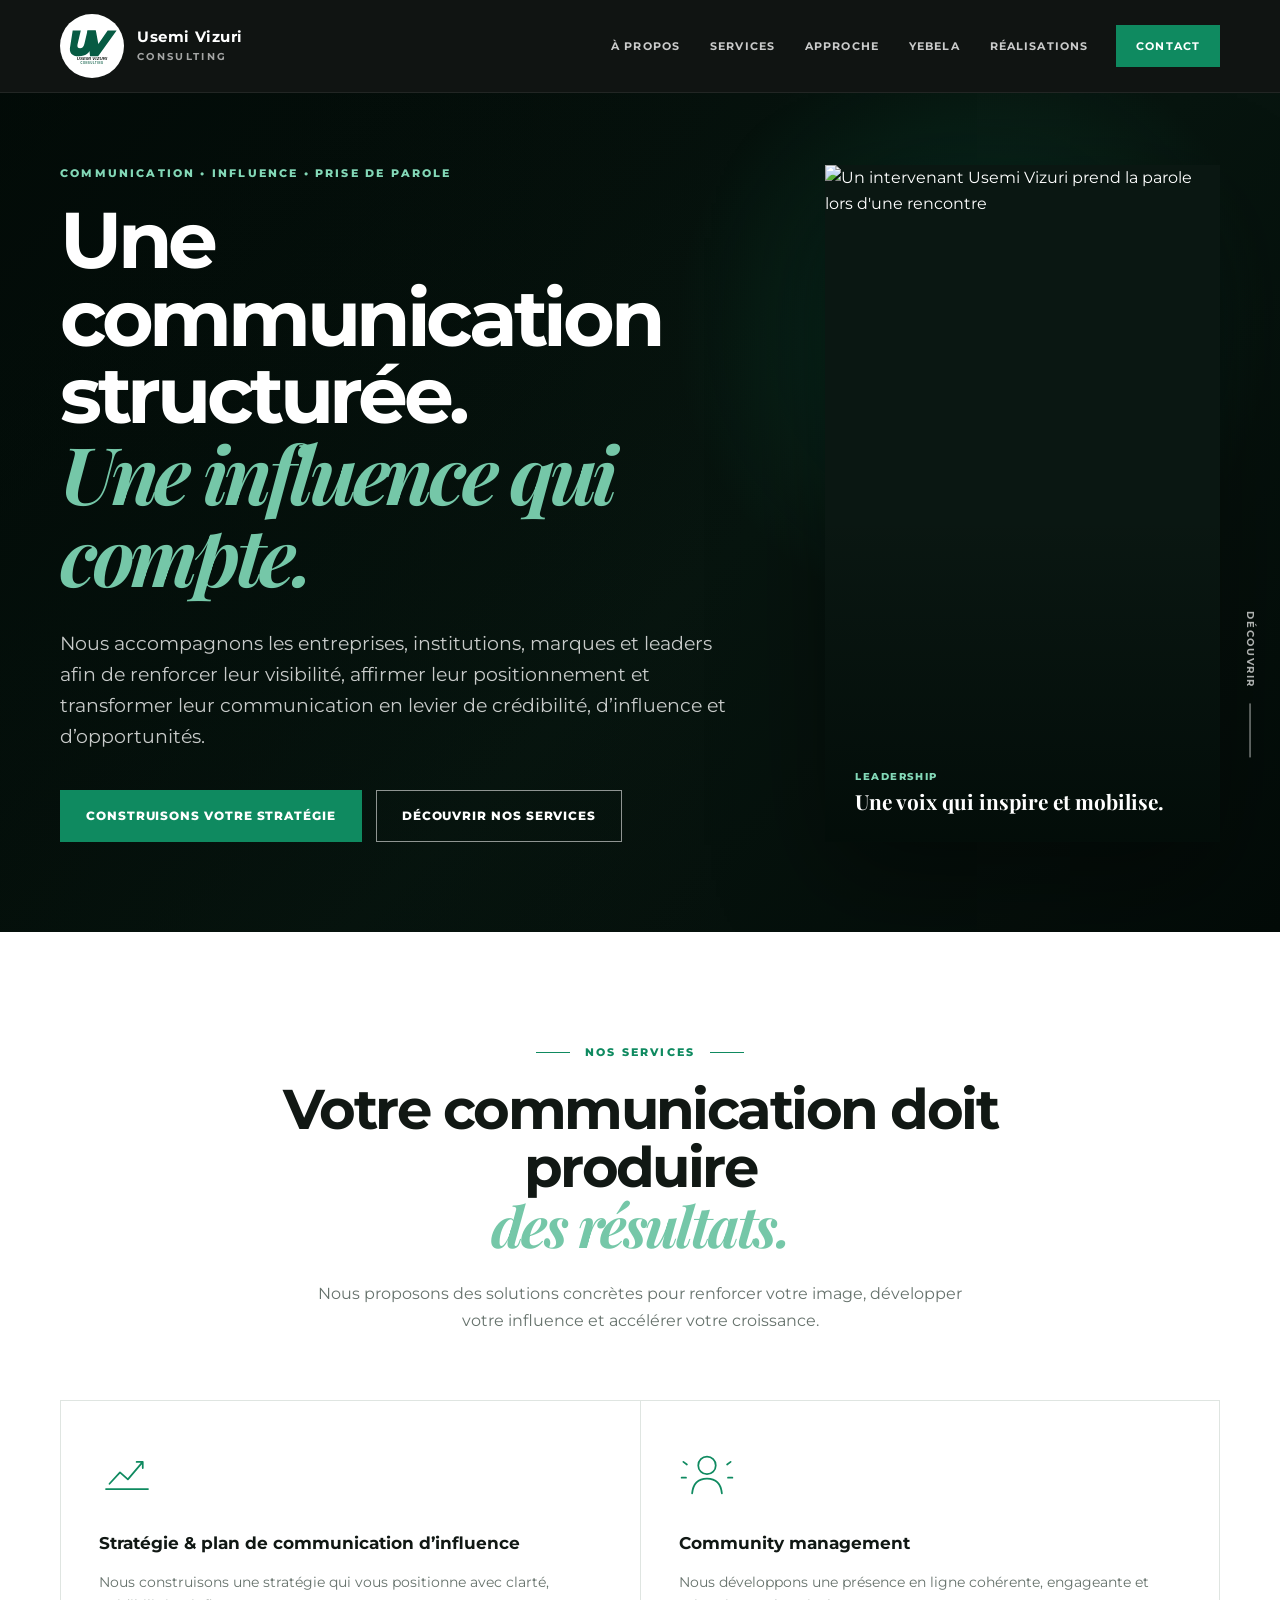
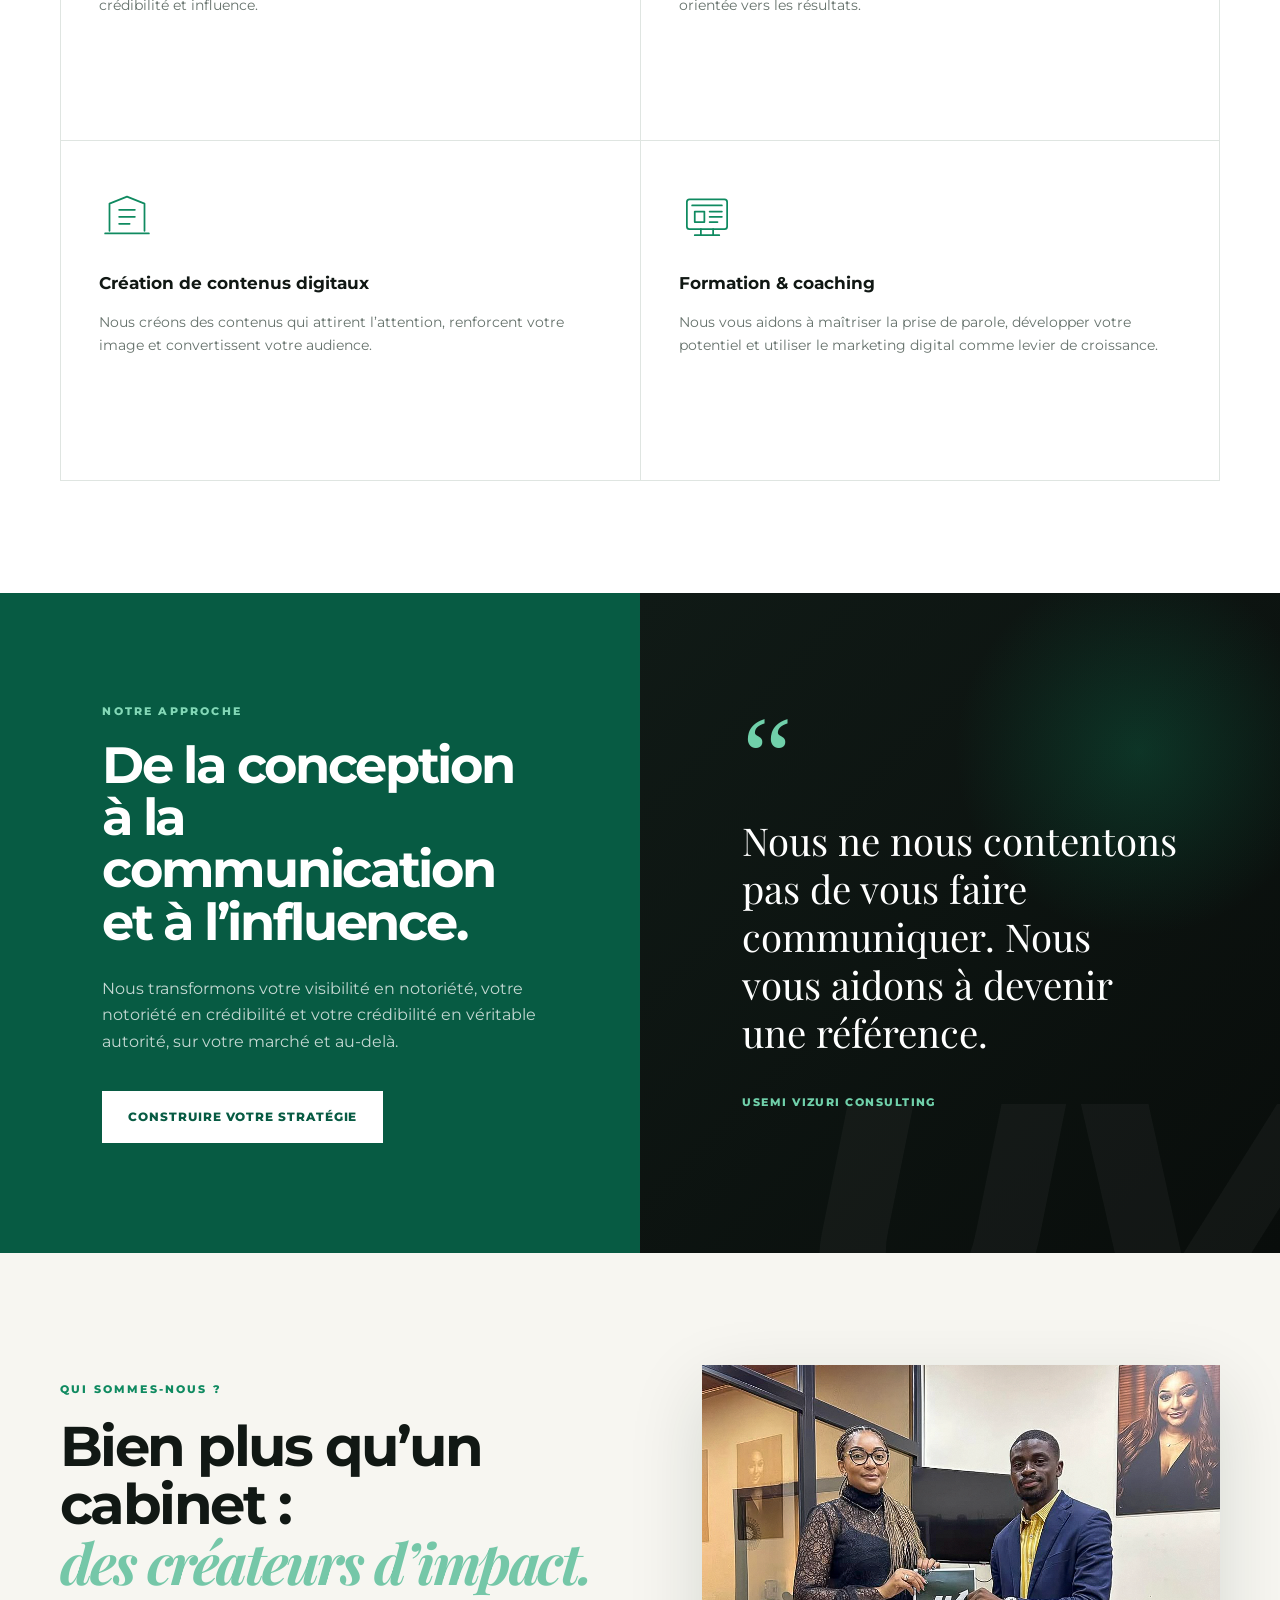
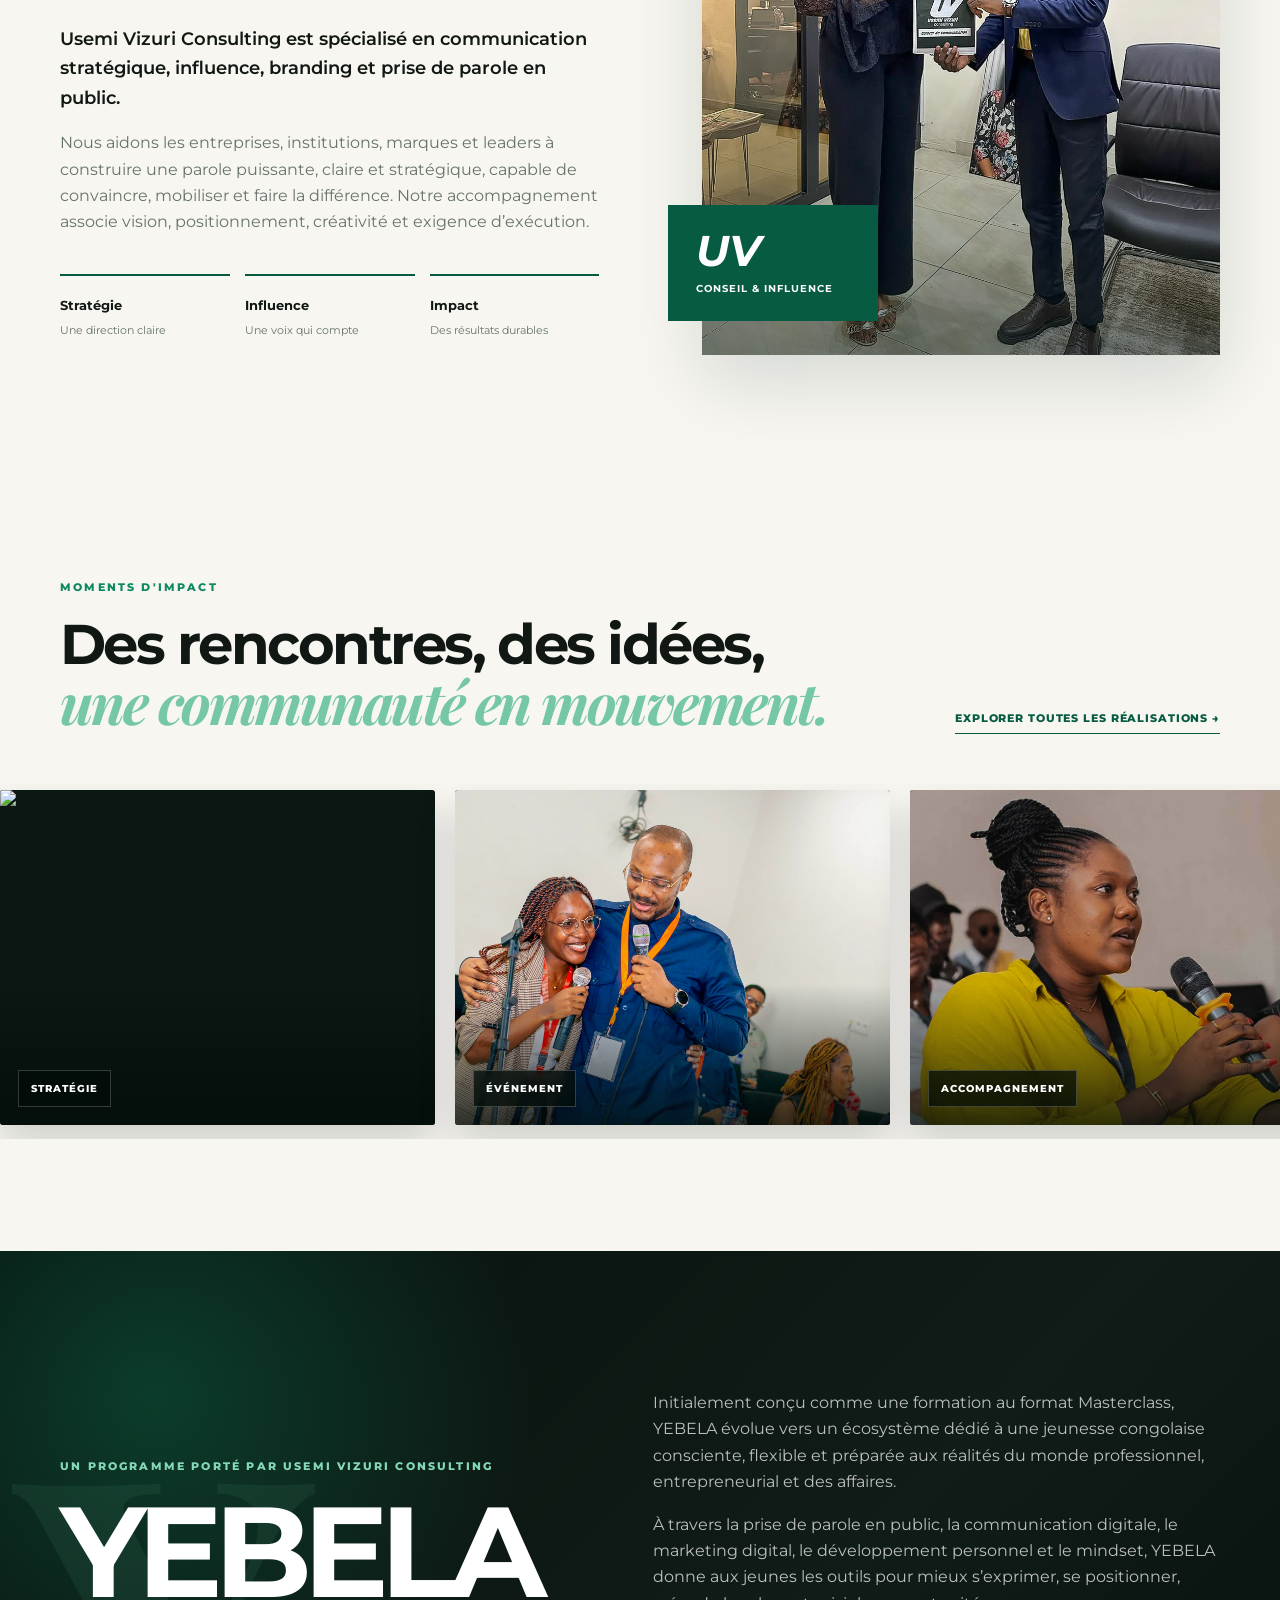
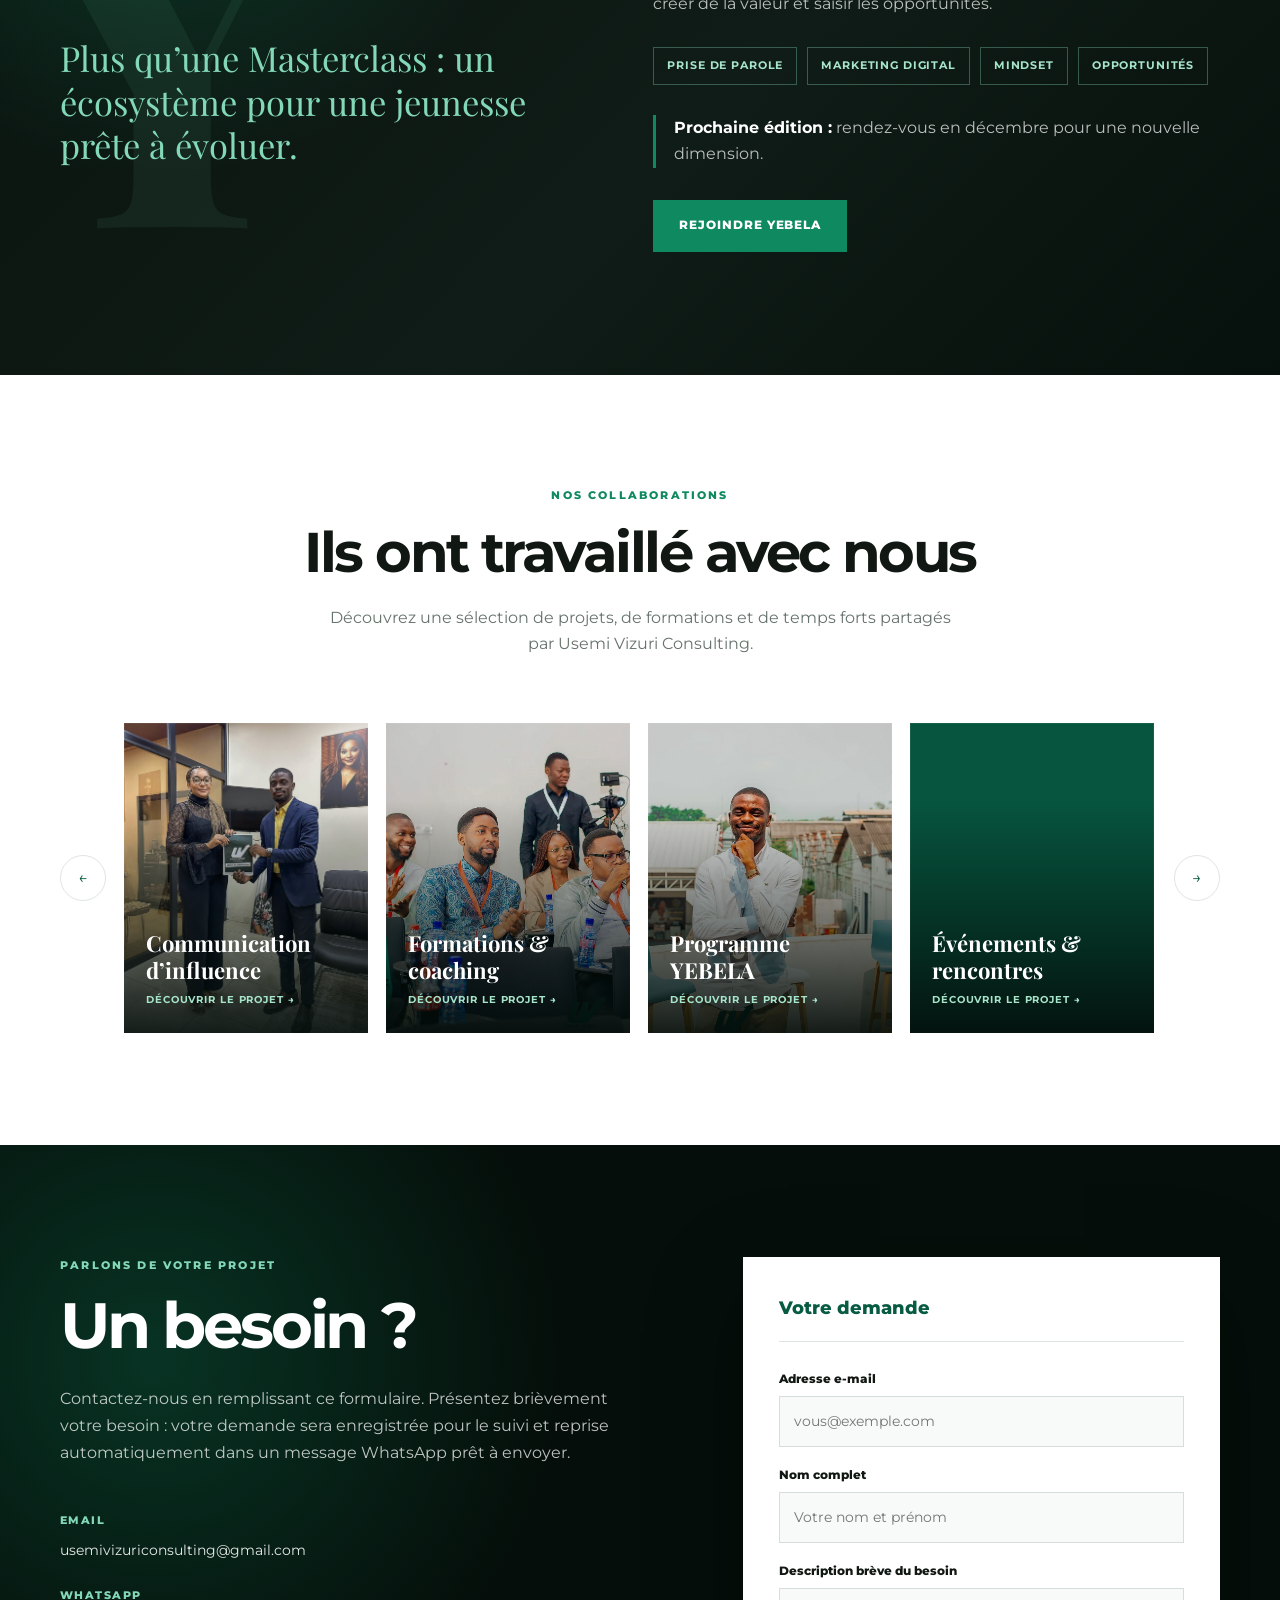
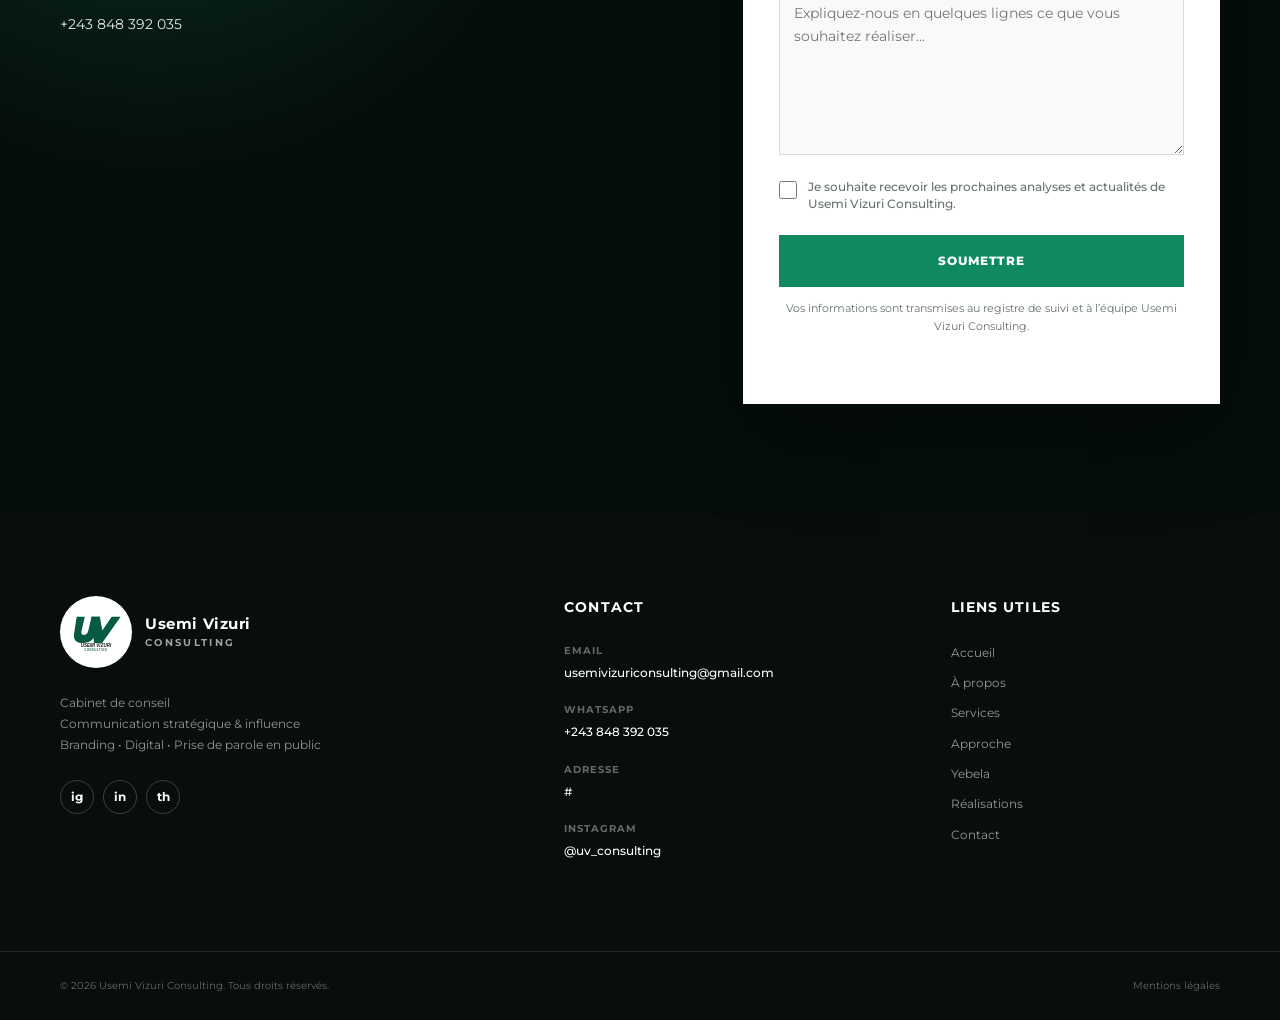
==== commit ffeba306: "Retablit-le-slider-horizontal-des-photos" ====
--- a/index.html
+++ b/index.html
@@ -150,21 +150,31 @@
         </div>
         <a class="text-link" href="realisations.html">Explorer toutes les réalisations →</a>
       </div>
-      <div class="media-cookie reveal" role="img" tabindex="0" aria-label="Mosaïque circulaire de onze photos Usemi Vizuri" aria-describedby="media-cookie-help">
-        <div class="media-cookie-disc">
-          <figure class="media-cookie-tile tile-2" style="--delay:60ms;--collapse-x:-10%;--collapse-y:42%"><img src="assets/media/photos/IMG-20260814-WA0064_traitee.png" alt="" loading="lazy"></figure>
-          <figure class="media-cookie-tile tile-3" style="--delay:110ms;--collapse-x:44%;--collapse-y:42%"><img src="assets/media/photos/IMG-20260814-WA0049_traitee.png" alt="" loading="lazy"></figure>
-          <figure class="media-cookie-tile tile-7" style="--delay:160ms;--collapse-x:42%;--collapse-y:-36%"><img src="assets/media/photos/IMG-20260814-WA0056_traitee.png" alt="" loading="lazy"></figure>
-          <figure class="media-cookie-tile tile-8" style="--delay:210ms;--collapse-x:-8%;--collapse-y:-78%"><img src="assets/media/photos/IMG-20260814-WA0050_traitee.png" alt="" loading="lazy"></figure>
-          <figure class="media-cookie-tile tile-10" style="--delay:260ms;--collapse-x:-72%;--collapse-y:-22%"><img src="assets/media/photos/IMG-20260814-WA0066_traitee.png" alt="" loading="lazy"></figure>
-          <figure class="media-cookie-tile tile-4" style="--delay:330ms;--collapse-x:56%;--collapse-y:82%"><img src="assets/media/photos/IMG-20260814-WA0080_traitee.png" alt="" loading="lazy"></figure>
-          <figure class="media-cookie-tile tile-5" style="--delay:390ms;--collapse-x:-56%;--collapse-y:82%"><img src="assets/media/photos/IMG-20260814-WA0082_traitee.png" alt="" loading="lazy"></figure>
-          <figure class="media-cookie-tile tile-6" style="--delay:450ms;--collapse-x:96%;--collapse-y:-30%"><img src="assets/media/photos/IMG-20260814-WA0046_traitee.png" alt="" loading="lazy"></figure>
-          <figure class="media-cookie-tile tile-9" style="--delay:510ms;--collapse-x:-4%;--collapse-y:-122%"><img src="assets/media/photos/IMG-20260814-WA0060_traitee.png" alt="" loading="lazy"></figure>
-          <figure class="media-cookie-tile tile-11" style="--delay:570ms;--collapse-x:-96%;--collapse-y:-30%"><img src="assets/media/photos/IMG-20260814-WA0047_traitee.png" alt="" loading="lazy"></figure>
-          <figure class="media-cookie-core"><img src="assets/media/photos/IMG-20260814-WA0086_traitee.png" alt="Portrait Usemi Vizuri" loading="lazy"></figure>
-        </div>
-        <p class="sr-only" id="media-cookie-help">La mosaïque s'ouvre automatiquement. Survolez-la ou placez le focus dessus pour rassembler les images autour du portrait central.</p>
+      <div class="media-marquee reveal" aria-label="Galerie animée de nos activités">
+        <div class="media-marquee-track">
+          <figure><img src="assets/media/photos/IMG-20260814-WA0042_traitee.png" alt="Rencontre professionnelle accompagnée par Usemi Vizuri" loading="lazy"><figcaption>Stratégie</figcaption></figure>
+          <figure><img src="assets/media/photos/IMG-20260814-WA0043_traitee.png" alt="Participants réunis pendant un événement" loading="lazy"><figcaption>Événement</figcaption></figure>
+          <figure><img src="assets/media/photos/IMG-20260814-WA0051_traitee.png" alt="Moment d'accompagnement professionnel" loading="lazy"><figcaption>Accompagnement</figcaption></figure>
+          <figure><img src="assets/media/photos/IMG-20260814-WA0053_traitee.png" alt="Communauté réunie autour d'une activité" loading="lazy"><figcaption>Communauté</figcaption></figure>
+          <figure><img src="assets/media/photos/IMG-20260814-WA0054_traitee.png" alt="Échange entre collaborateurs" loading="lazy"><figcaption>Collaboration</figcaption></figure>
+          <figure><img src="assets/media/photos/IMG-20260814-WA0057_traitee.png" alt="Séquence consacrée au leadership" loading="lazy"><figcaption>Leadership</figcaption></figure>
+          <figure><img src="assets/media/photos/IMG-20260814-WA0060_traitee.png" alt="Temps fort d'une action d'influence" loading="lazy"><figcaption>Influence</figcaption></figure>
+          <figure><img src="assets/media/photos/IMG-20260814-WA0078_traitee.png" alt="Intervention devant une audience" loading="lazy"><figcaption>Prise de parole</figcaption></figure>
+          <figure><img src="assets/media/photos/IMG-20260814-WA0080_traitee.png" alt="Partage d'expérience avec la communauté" loading="lazy"><figcaption>Transmission</figcaption></figure>
+          <figure><img src="assets/media/photos/IMG-20260814-WA0084_traitee.png" alt="Échange professionnel porté par Usemi Vizuri" loading="lazy"><figcaption>Impact</figcaption></figure>
+          <div class="media-marquee-copy" aria-hidden="true">
+            <figure><img src="assets/media/photos/IMG-20260814-WA0042_traitee.png" alt="" loading="lazy"><figcaption>Stratégie</figcaption></figure>
+            <figure><img src="assets/media/photos/IMG-20260814-WA0043_traitee.png" alt="" loading="lazy"><figcaption>Événement</figcaption></figure>
+            <figure><img src="assets/media/photos/IMG-20260814-WA0051_traitee.png" alt="" loading="lazy"><figcaption>Accompagnement</figcaption></figure>
+            <figure><img src="assets/media/photos/IMG-20260814-WA0053_traitee.png" alt="" loading="lazy"><figcaption>Communauté</figcaption></figure>
+            <figure><img src="assets/media/photos/IMG-20260814-WA0054_traitee.png" alt="" loading="lazy"><figcaption>Collaboration</figcaption></figure>
+            <figure><img src="assets/media/photos/IMG-20260814-WA0057_traitee.png" alt="" loading="lazy"><figcaption>Leadership</figcaption></figure>
+            <figure><img src="assets/media/photos/IMG-20260814-WA0060_traitee.png" alt="" loading="lazy"><figcaption>Influence</figcaption></figure>
+            <figure><img src="assets/media/photos/IMG-20260814-WA0078_traitee.png" alt="" loading="lazy"><figcaption>Prise de parole</figcaption></figure>
+            <figure><img src="assets/media/photos/IMG-20260814-WA0080_traitee.png" alt="" loading="lazy"><figcaption>Transmission</figcaption></figure>
+            <figure><img src="assets/media/photos/IMG-20260814-WA0084_traitee.png" alt="" loading="lazy"><figcaption>Impact</figcaption></figure>
+          </div>
+        </div>
       </div>    </section>
 
     <section class="yebela section" id="yebela" aria-labelledby="yebela-title">
--- a/styles.css
+++ b/styles.css
@@ -587,8 +587,9 @@
   html { scroll-behavior: auto; }
   *, *::before, *::after { animation-duration: .01ms !important; animation-iteration-count: 1 !important; transition-duration: .01ms !important; }
   .reveal { opacity: 1; transform: none; }
-  .media-cookie::before, .media-cookie-tile, .media-cookie-core { transition: none; }
-  .media-cookie .media-cookie-tile { opacity: 1; transform: translate(0, 0) scale(1); }
+  .media-marquee { overflow-x: auto; }
+  .media-marquee-track { animation: none; }
+  .media-marquee-copy { display: none; }
 }
 /* Pages intérieures */
 .page-hero {
@@ -701,109 +702,59 @@
 .media-flow-heading { display: flex; align-items: end; justify-content: space-between; gap: 40px; margin-bottom: 50px; }
 .media-flow-heading h2 { max-width: 820px; margin: 0; color: var(--ink); font-size: clamp(2.3rem, 4.4vw, 4.5rem); line-height: 1.03; letter-spacing: -.045em; }
 .text-link { flex: 0 0 auto; padding-bottom: 6px; border-bottom: 1px solid var(--green); color: var(--green); font-size: .69rem; font-weight: 800; letter-spacing: .08em; text-transform: uppercase; }
-.media-cookie {
+.media-marquee { width: 100%; overflow: hidden; padding-block: 6px 14px; }
+.media-marquee-track {
+  display: flex;
+  width: max-content;
+  gap: 20px;
+  animation: media-circulation 58s linear infinite;
+  will-change: transform;
+}
+.media-marquee-copy { display: contents; }
+.media-marquee:hover .media-marquee-track,
+.media-marquee:focus-within .media-marquee-track { animation-play-state: paused; }
+.media-marquee figure {
   position: relative;
-  display: grid;
-  width: min(790px, calc(100vw - 30px));
-  aspect-ratio: 1;
-  margin: 0 auto;
-  place-items: center;
-  outline: none;
-  isolation: isolate;
-}
-.media-cookie::before {
-  position: absolute;
-  width: 78%;
-  aspect-ratio: 1;
-  border-radius: 50%;
-  background: radial-gradient(circle, rgba(26, 126, 87, .17), rgba(26, 126, 87, 0) 70%);
-  content: "";
-  filter: blur(24px);
-  opacity: .28;
-  transform: scale(.48);
-  transition: opacity .8s ease, transform 1.3s cubic-bezier(.2, .82, .2, 1);
-}
-.media-cookie.is-visible::before { opacity: 1; transform: scale(1.15); }
-.media-cookie-disc {
-  position: relative;
-  width: min(720px, 91vw);
-  aspect-ratio: 1;
+  width: clamp(280px, 34vw, 460px);
+  aspect-ratio: 1.3;
+  flex: 0 0 auto;
+  margin: 0;
   overflow: hidden;
-  border: 7px solid var(--cream);
-  border-radius: 50%;
-  background: var(--cream);
-  box-shadow: 0 30px 60px rgba(2, 12, 8, .22), 0 0 0 1px rgba(26, 126, 87, .2);
-}
-.media-cookie-disc::after {
+  border-radius: 3px;
+  background: #0b1712;
+  box-shadow: 0 18px 38px rgba(2, 12, 8, .16);
+}
+.media-marquee figure::after {
   position: absolute;
   inset: 0;
-  z-index: 8;
-  border: 1px solid rgba(255, 255, 255, .75);
-  border-radius: 50%;
-  box-shadow: inset 0 0 0 1px rgba(26, 126, 87, .16);
+  background: linear-gradient(180deg, transparent 58%, rgba(2, 12, 8, .78));
   content: "";
   pointer-events: none;
 }
-.media-cookie-tile {
-  position: absolute;
-  z-index: 1;
-  margin: 0;
-  overflow: hidden;
-  background: var(--cream);
-  opacity: 0;
-  transform: translate(var(--collapse-x), var(--collapse-y)) scale(.18);
-  transform-origin: center;
-  transition: opacity .45s ease var(--delay), transform 1.2s cubic-bezier(.18, .9, .22, 1) var(--delay);
-  will-change: transform, opacity;
-}
-
-.media-cookie-tile img {
-  position: absolute;
-  inset: 3px;
-  z-index: 1;
-  width: calc(100% - 6px);
-  height: calc(100% - 6px);
-  background: #10271e;
+.media-marquee img {
+  width: 100%;
+  height: 100%;
   object-fit: cover;
   object-position: center;
-  image-rendering: auto;
-}
-.media-cookie .tile-2 { left: 42%; top: 24%; width: 26%; height: 32%; clip-path: polygon(8% 0, 100% 14%, 84% 100%, 0 78%); z-index: 3; }
-.media-cookie .tile-3 { left: 26%; top: 27%; width: 27%; height: 29%; clip-path: polygon(10% 0, 100% 10%, 82% 100%, 0 75%); z-index: 3; }
-.media-cookie .tile-7 { left: 25%; top: 48%; width: 29%; height: 29%; clip-path: polygon(0 16%, 82% 0, 100% 84%, 18% 100%); z-index: 3; }
-.media-cookie .tile-8 { left: 39%; top: 56%; width: 30%; height: 26%; clip-path: polygon(10% 0, 90% 0, 100% 76%, 50% 100%, 0 76%); z-index: 3; }
-.media-cookie .tile-10 { left: 57%; top: 42%; width: 27%; height: 34%; clip-path: polygon(14% 0, 100% 18%, 80% 100%, 0 82%); z-index: 3; }
-.media-cookie .tile-4 { left: 5%; top: 5%; width: 45%; height: 39%; clip-path: polygon(16% 0, 100% 6%, 83% 100%, 0 76%); }
-.media-cookie .tile-5 { left: 50%; top: 5%; width: 45%; height: 39%; clip-path: polygon(0 6%, 84% 0, 100% 76%, 17% 100%); }
-.media-cookie .tile-6 { left: 3%; top: 41%; width: 35%; height: 47%; clip-path: polygon(0 8%, 100% 0, 85% 100%, 12% 88%); }
-.media-cookie .tile-9 { left: 29%; top: 70%; width: 43%; height: 28%; clip-path: polygon(8% 0, 92% 0, 100% 70%, 50% 100%, 0 70%); }
-.media-cookie .tile-11 { left: 62%; top: 41%; width: 35%; height: 47%; clip-path: polygon(0 0, 100% 8%, 88% 88%, 15% 100%); }
-
-.media-cookie.is-visible .media-cookie-tile { opacity: 1; transform: translate(0, 0) scale(1); }
-.media-cookie-core {
-  position: absolute;
-  left: 50%;
-  top: 50%;
-  z-index: 7;
-  width: 17%;
-  aspect-ratio: 1;
-  margin: 0;
-  overflow: hidden;
-  border: 6px solid var(--cream);
-  border-radius: 50%;
-  background: #0b1712;
-  box-shadow: 0 14px 34px rgba(2, 12, 8, .38), 0 0 0 3px var(--green);
-  transform: translate(-50%, -50%) scale(1.06);
-  transition: transform .8s cubic-bezier(.2, .82, .2, 1), box-shadow .5s ease;
-}
-.media-cookie-core img { width: 100%; height: 100%; object-fit: cover; object-position: 50% 28%; }
-.media-cookie.is-visible .media-cookie-core { transform: translate(-50%, -50%) scale(1); }
-.media-cookie.is-visible:hover .media-cookie-tile,
-.media-cookie.is-visible:focus .media-cookie-tile { opacity: 0; transform: translate(var(--collapse-x), var(--collapse-y)) scale(.18); transition-delay: 0ms; }
-.media-cookie.is-visible:hover .media-cookie-core,
-.media-cookie.is-visible:focus .media-cookie-core { transform: translate(-50%, -50%) scale(1.08); box-shadow: 0 18px 44px rgba(2, 12, 8, .42), 0 0 0 4px var(--green); }
-.media-cookie.is-visible:hover::before,
-.media-cookie.is-visible:focus::before { opacity: .28; transform: scale(.48); }
+  transition: transform .6s ease;
+}
+.media-marquee figure:hover img { transform: scale(1.025); }
+.media-marquee figcaption {
+  position: absolute;
+  left: 18px;
+  bottom: 18px;
+  z-index: 1;
+  padding: 9px 12px;
+  border: 1px solid rgba(255, 255, 255, .2);
+  background: rgba(2, 12, 8, .72);
+  color: var(--white);
+  font-size: .62rem;
+  font-weight: 800;
+  letter-spacing: .1em;
+  text-transform: uppercase;
+  backdrop-filter: blur(8px);
+}
+@keyframes media-circulation { to { transform: translateX(calc(-50% - 10px)); } }
 .client-card-one { background-image: url("assets/media/photos/IMG-20260814-WA0048_traitee.png"); }
 .client-card-two { background-image: url("assets/media/photos/IMG-20260814-WA0050_traitee.png"); }
 .client-card-three { background-image: url("assets/media/photos/IMG-20260814-WA0066_traitee.png"); }
@@ -858,10 +809,7 @@
   .hero .hero-inner { padding-top: 44px; }
   .hero-shade { background: linear-gradient(0deg, rgba(2,12,8,.48), transparent 58%); }
   .media-flow-heading { align-items: flex-start; flex-direction: column; margin-bottom: 36px; }
-  .media-cookie { width: 100%; }
-  .media-cookie-disc { width: min(94vw, 650px); border-width: 4px; }
-  .media-cookie-tile img { inset: 2px; width: calc(100% - 4px); height: calc(100% - 4px); }
-  .media-cookie-core { border-width: 4px; }
+  .media-marquee figure { width: min(82vw, 360px); }
   .portfolio-feature-grid { grid-template-columns: 1fr; }
   .portfolio-feature-card, .portfolio-feature-card.portrait { min-height: 520px; }
   .portfolio-category-heading { align-items: flex-start; flex-direction: column; }
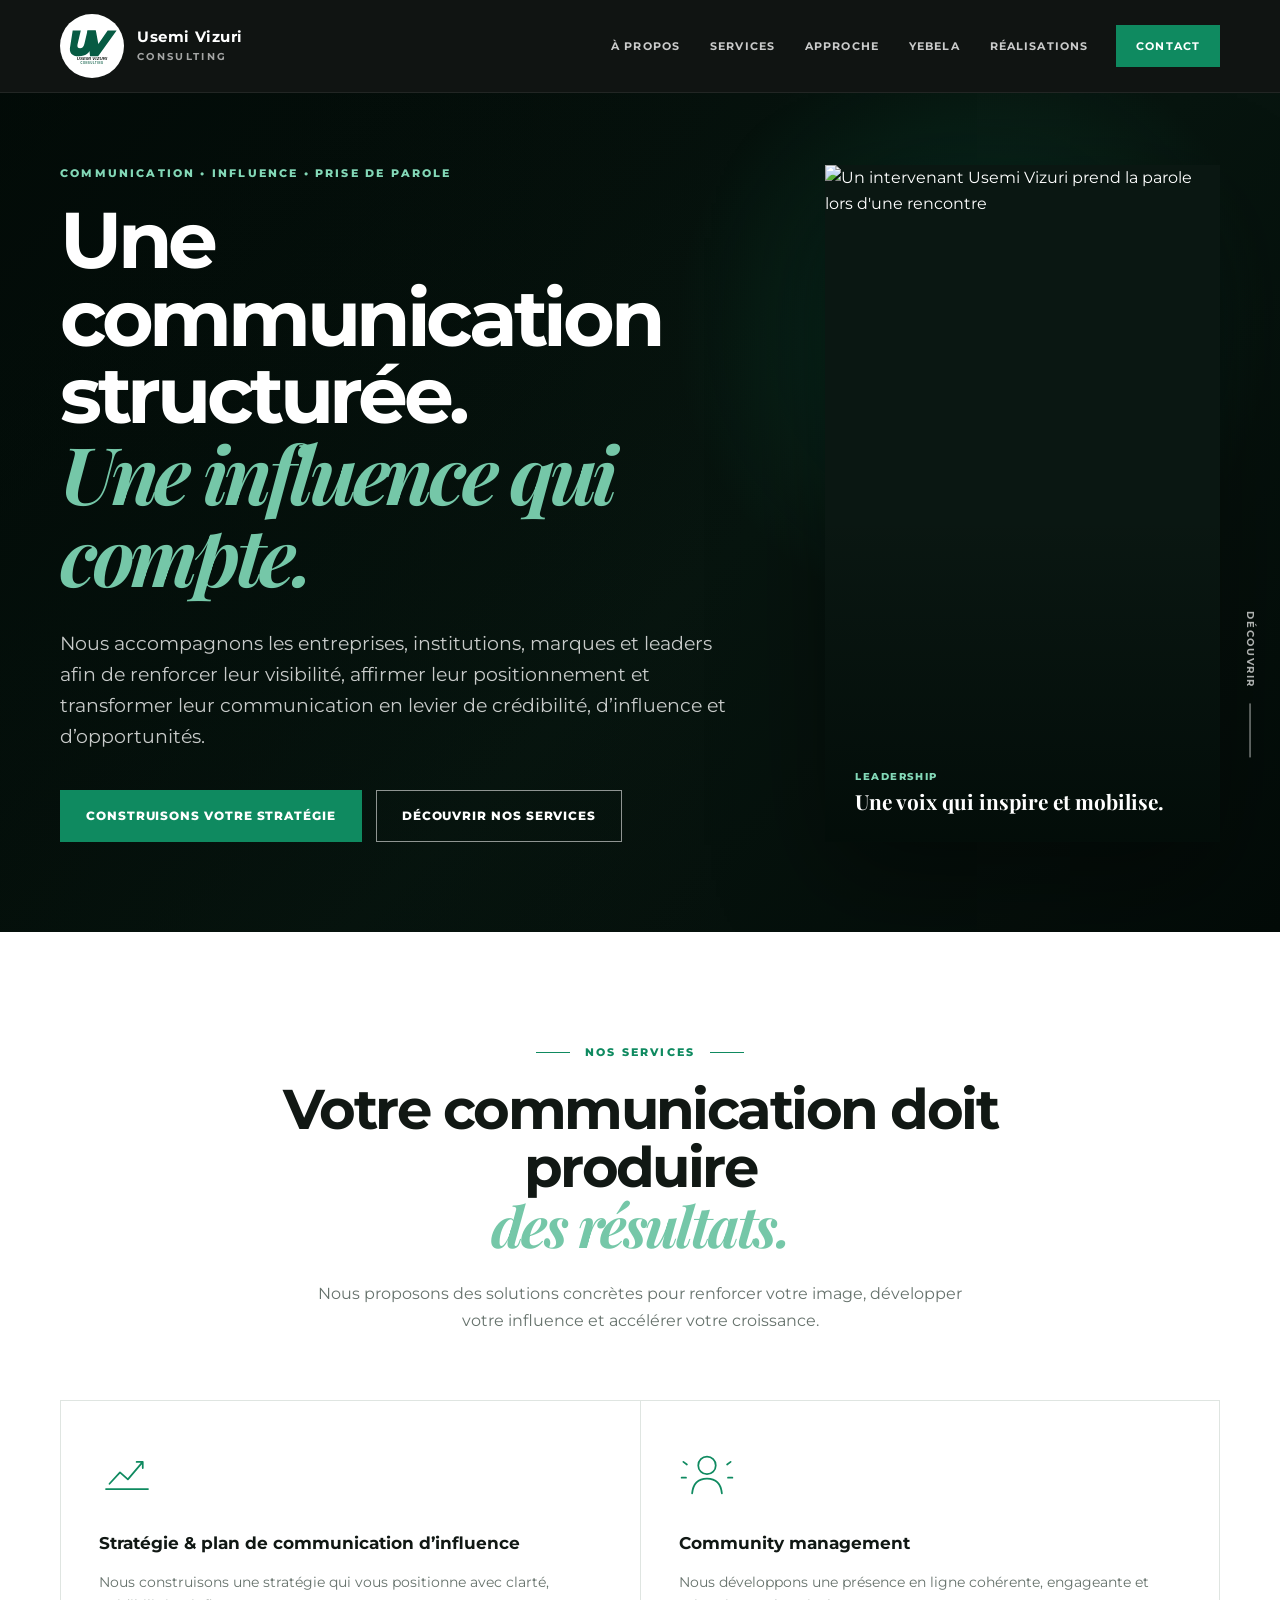
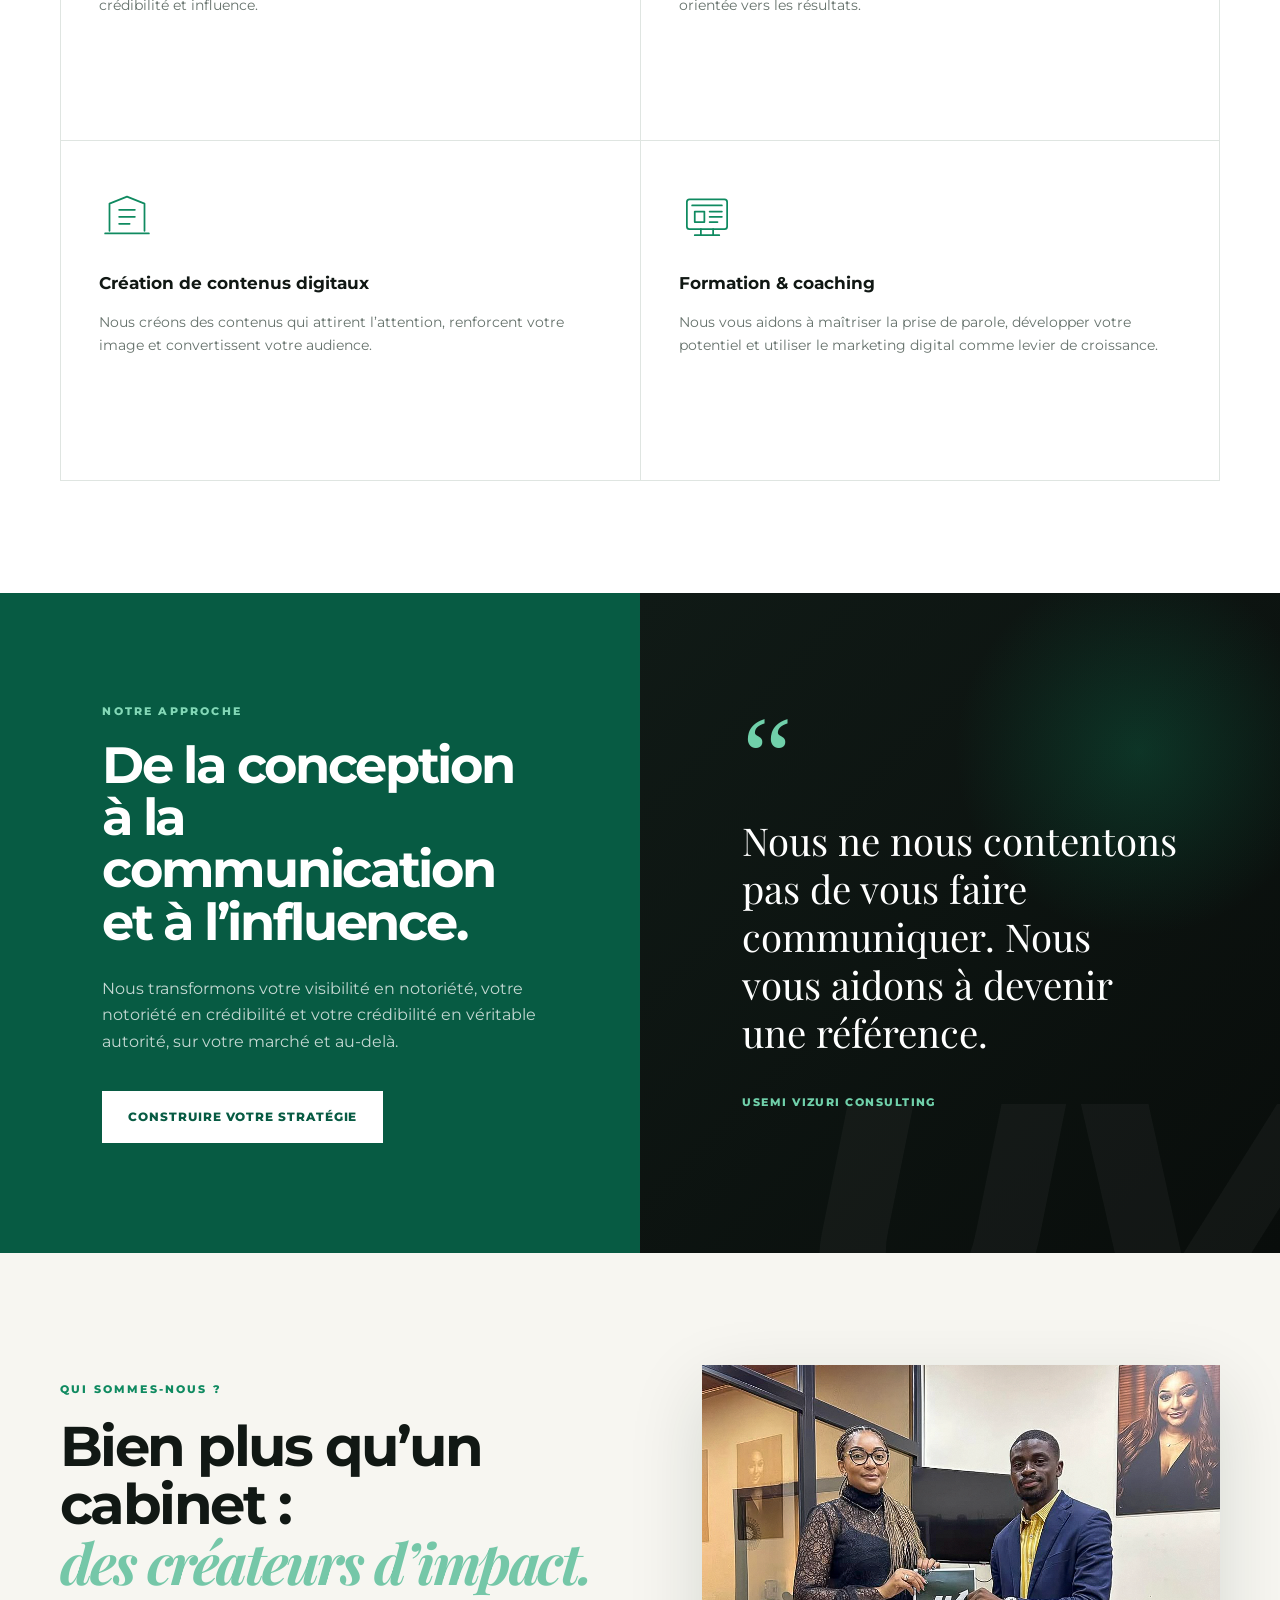
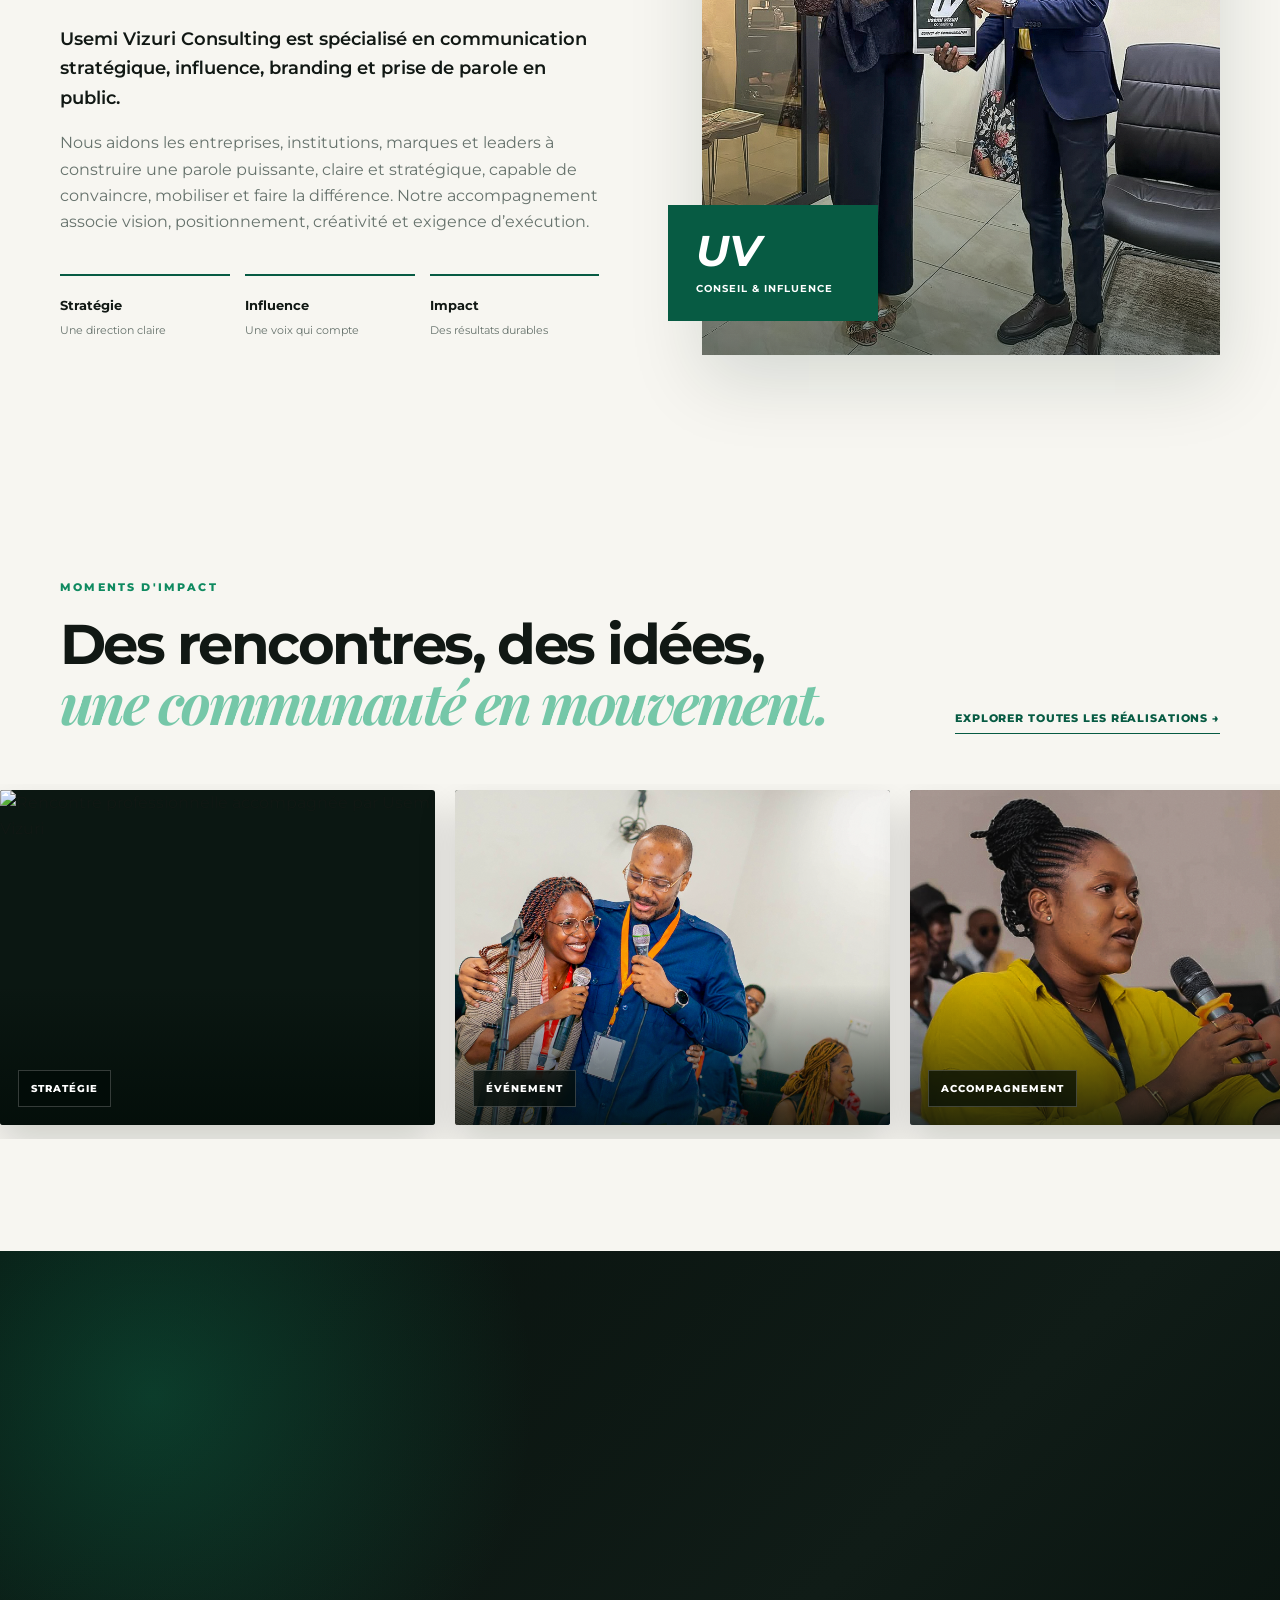
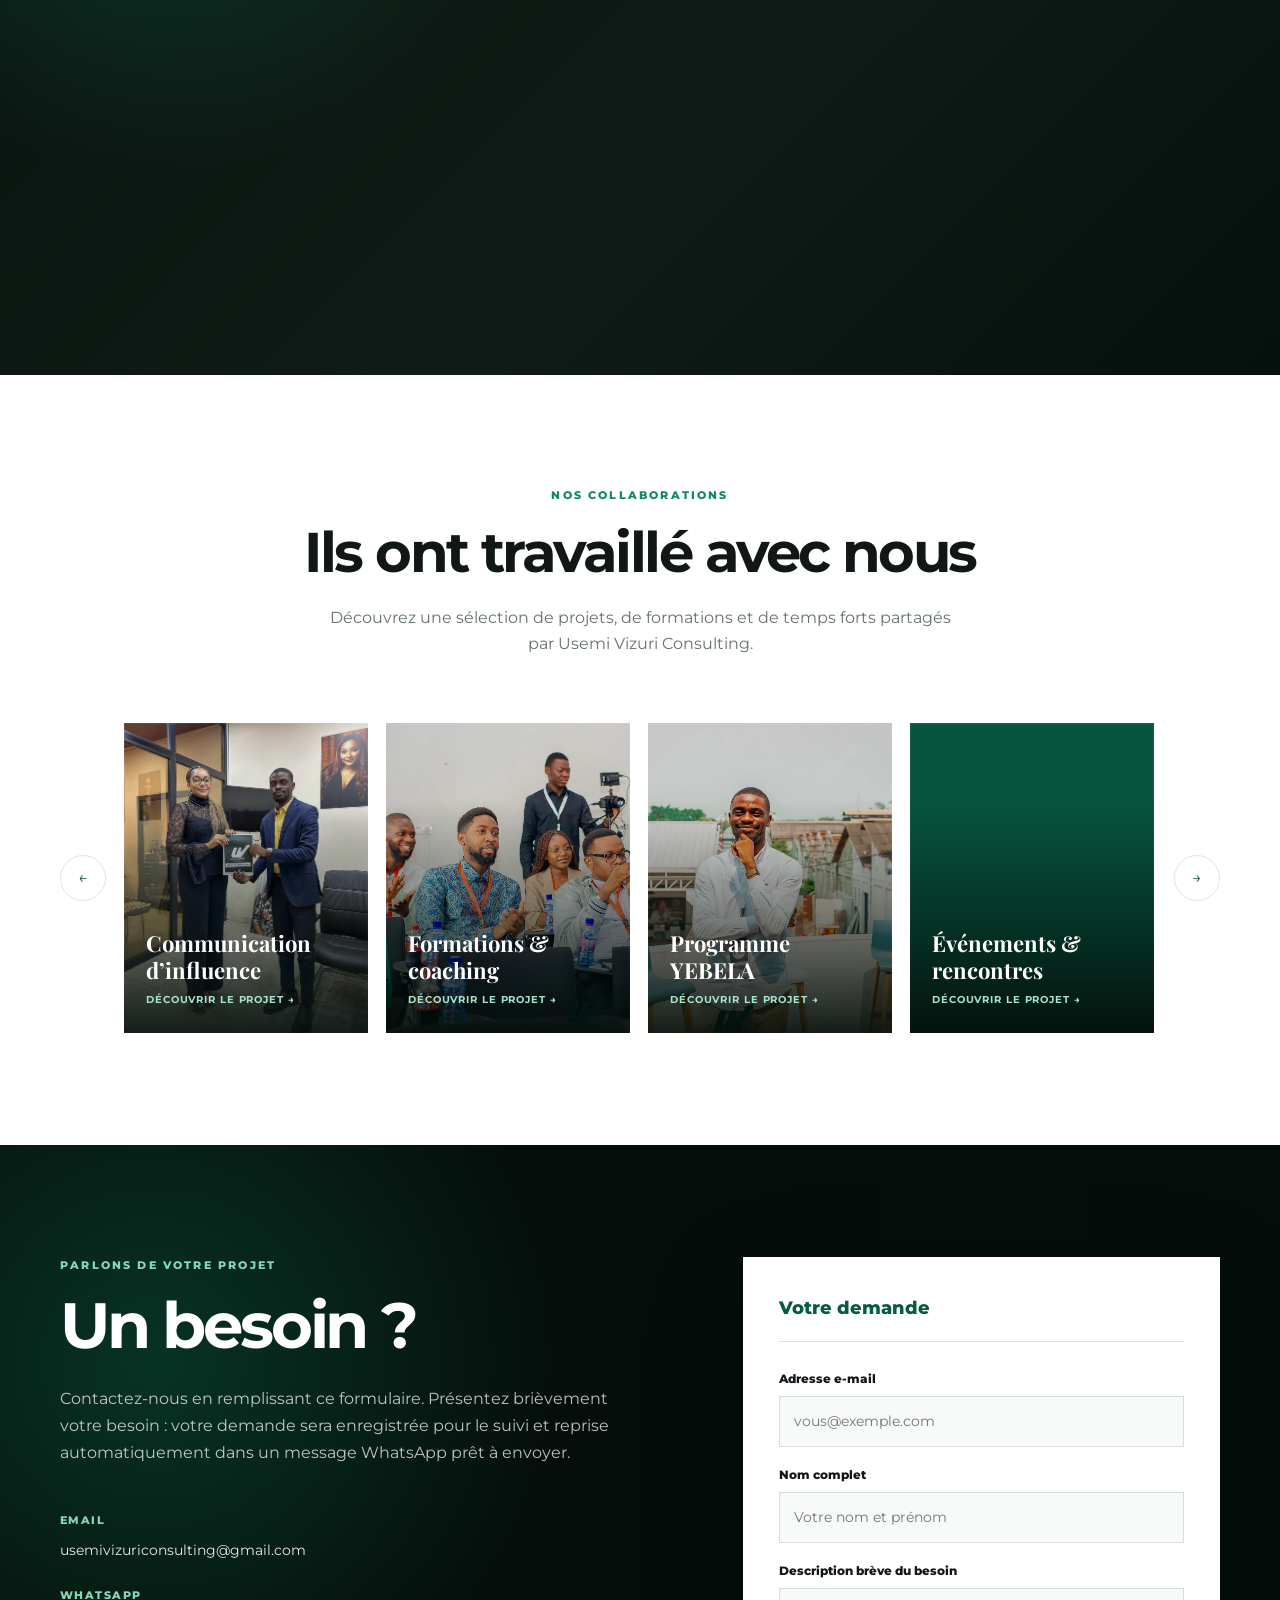
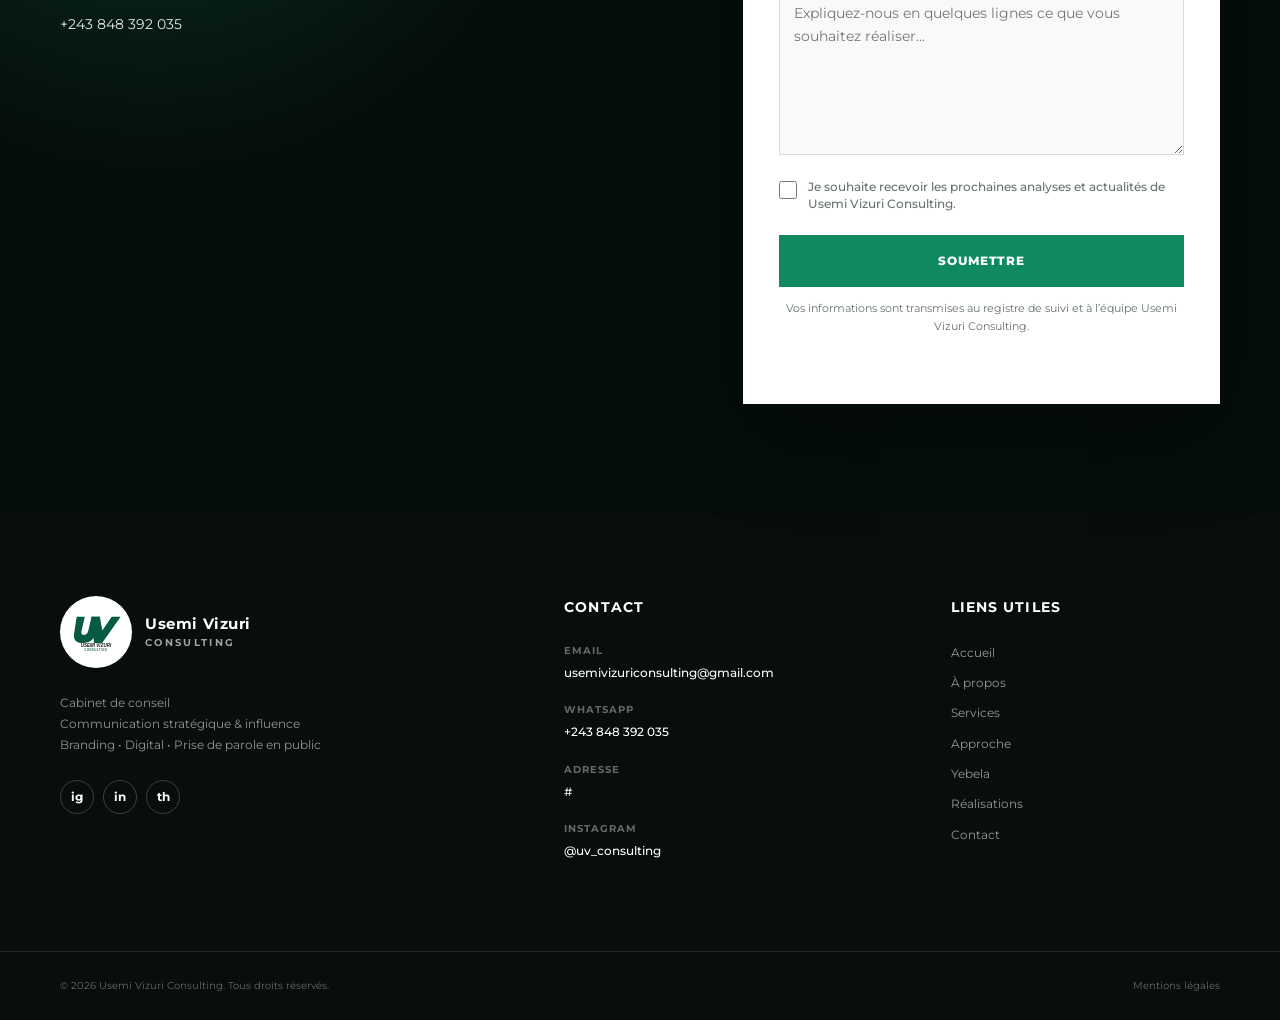
==== commit 7f22be84: "Integre-le-logo-officiel-YEBELA" ====
--- a/index.html
+++ b/index.html
@@ -181,8 +181,8 @@
       <div class="container yebela-grid">
         <div class="yebela-intro reveal">
           <p class="eyebrow light">Un programme porté par Usemi Vizuri Consulting</p>
-          <span class="yebela-mark" aria-hidden="true">Y</span>
-          <h2 id="yebela-title">YEBELA</h2>
+          <h2 class="sr-only" id="yebela-title">YEBELA</h2>
+          <img class="yebela-logo" src="assets/logo-yebela.png" alt="Logo YEBELA" loading="lazy">
           <p class="yebela-tagline">Plus qu’une Masterclass : un écosystème pour une jeunesse prête à évoluer.</p>
         </div>
         <div class="yebela-copy reveal">
--- a/styles.css
+++ b/styles.css
@@ -335,18 +335,16 @@
 }
 .yebela-grid { display: grid; grid-template-columns: .9fr 1.1fr; align-items: center; gap: clamp(54px, 9vw, 130px); }
 .yebela-intro { position: relative; min-height: 500px; display: flex; flex-direction: column; justify-content: center; }
-.yebela-mark {
-  position: absolute;
-  left: -45px;
-  top: 50%;
-  color: rgba(117, 199, 168, .08);
-  font-family: "Playfair Display", Georgia, serif;
-  font-size: clamp(20rem, 38vw, 36rem);
-  font-weight: 700;
-  line-height: .7;
-  transform: translateY(-46%);
-}
-.yebela-intro h2 { position: relative; margin: 0; font-size: clamp(4.3rem, 10vw, 8rem); line-height: .9; letter-spacing: -.07em; }
+.yebela-logo {
+  position: relative;
+  width: min(100%, 440px);
+  height: auto;
+  max-height: 220px;
+  margin: 18px 0 4px;
+  object-fit: contain;
+  object-position: left center;
+  filter: drop-shadow(0 16px 36px rgba(0, 0, 0, .22));
+}.yebela-intro h2:not(.sr-only) { position: relative; margin: 0; font-size: clamp(4.3rem, 10vw, 8rem); line-height: .9; letter-spacing: -.07em; }
 .yebela-tagline { position: relative; max-width: 560px; margin: 28px 0 0; color: #83d8b7; font-family: "Playfair Display", Georgia, serif; font-size: clamp(1.45rem, 2.7vw, 2.25rem); line-height: 1.25; }
 .yebela-copy > p { color: rgba(255, 255, 255, .72); }
 .yebela-focus { display: flex; flex-wrap: wrap; gap: 10px; margin: 30px 0; }
@@ -566,7 +564,7 @@
   .about-badge { left: 15px; right: 15px; bottom: 15px; min-width: 0; }
   .yebela-grid { gap: 28px; }
   .yebela-intro { min-height: 300px; }
-  .yebela-mark { left: -20px; font-size: 20rem; }
+  .yebela-logo { width: min(100%, 340px); max-height: 170px; margin-top: 10px; }
   .yebela-copy .button { width: 100%; }
   .clients .section-heading { margin-bottom: 38px; }
   .client-shell { grid-template-columns: 1fr; }
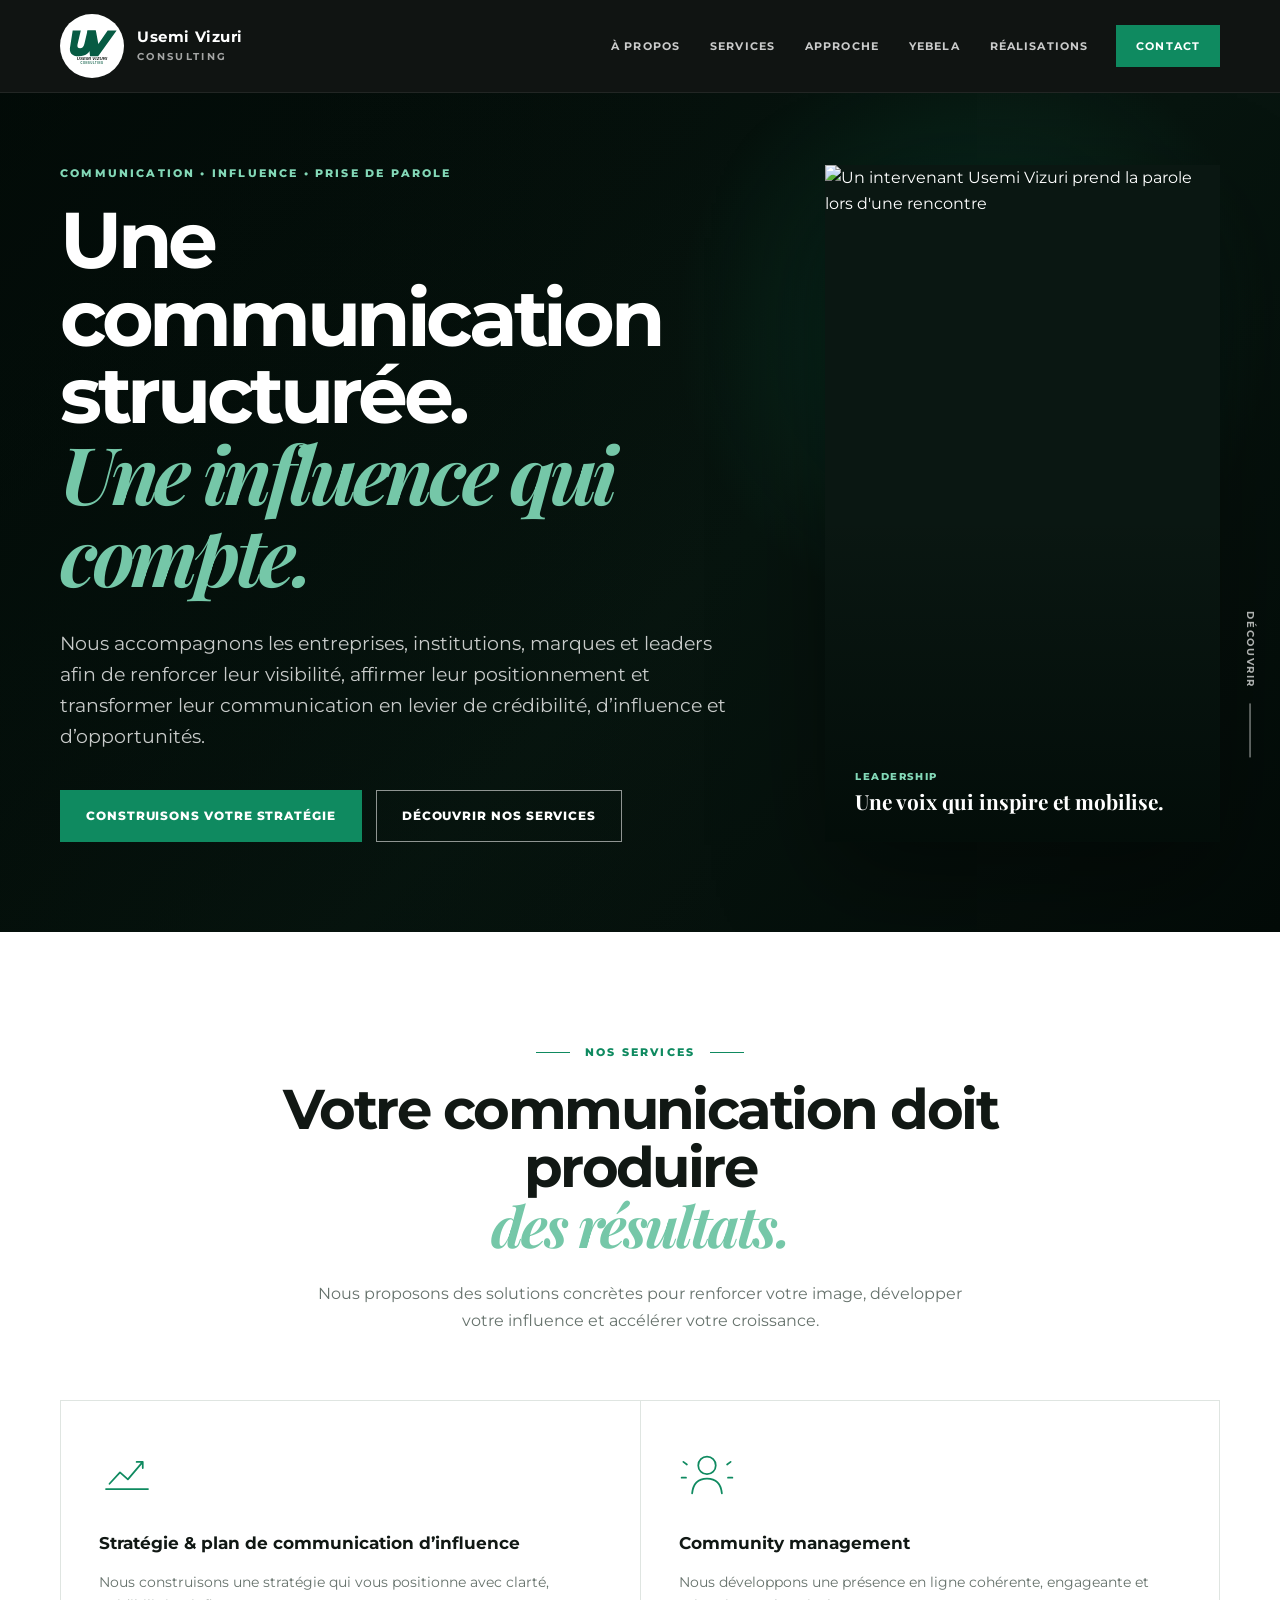
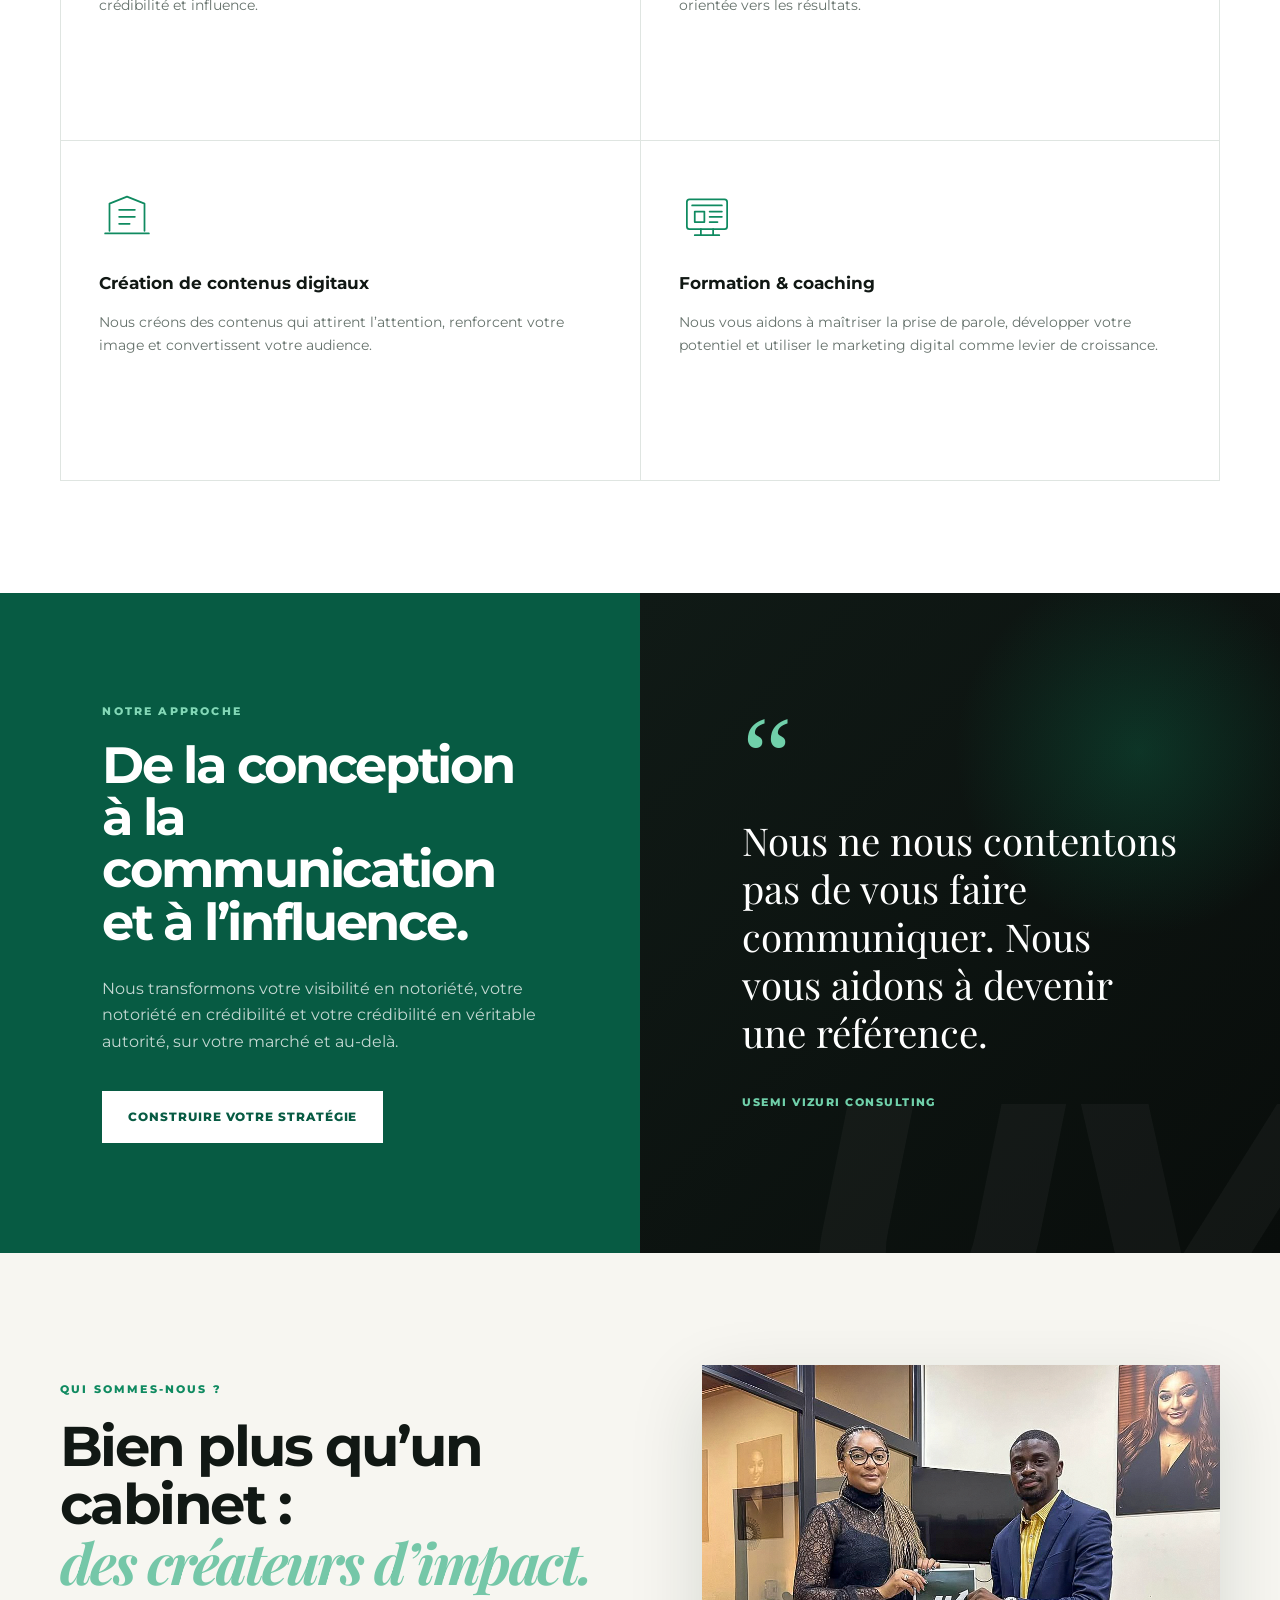
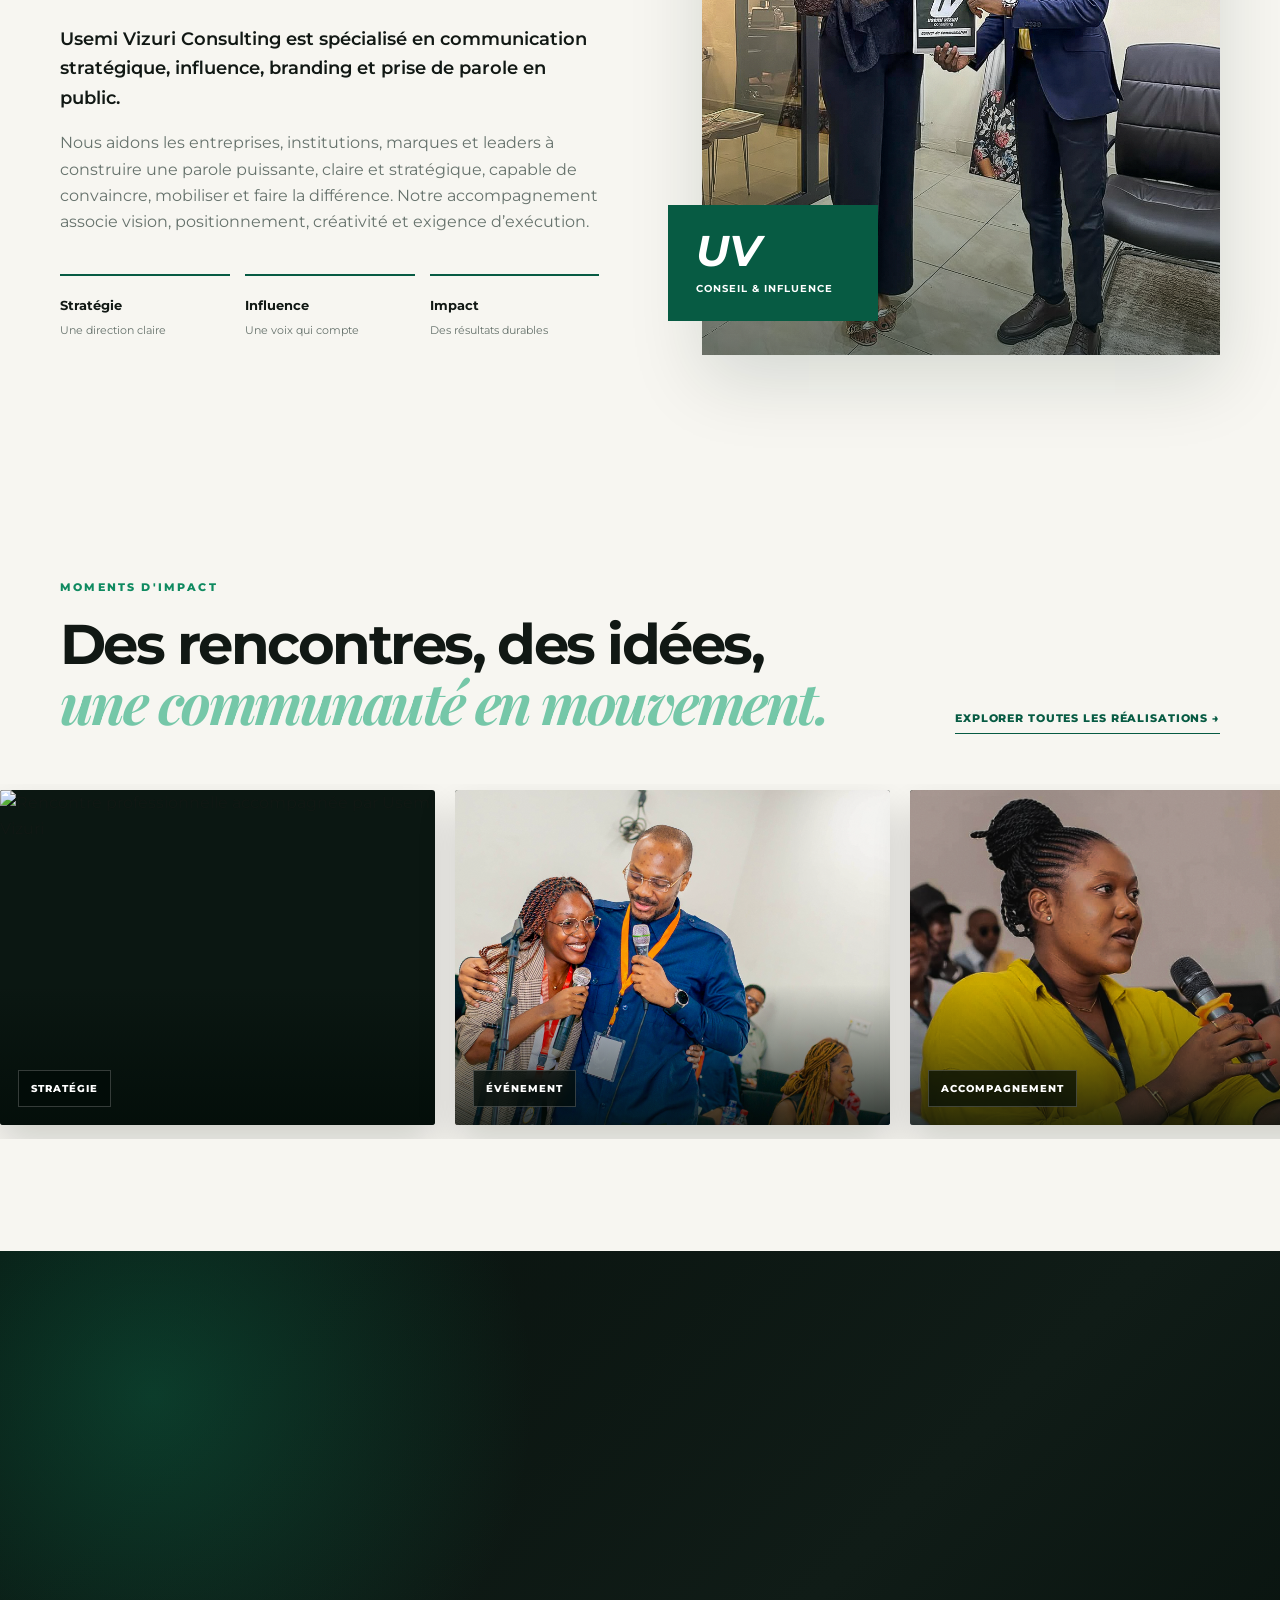
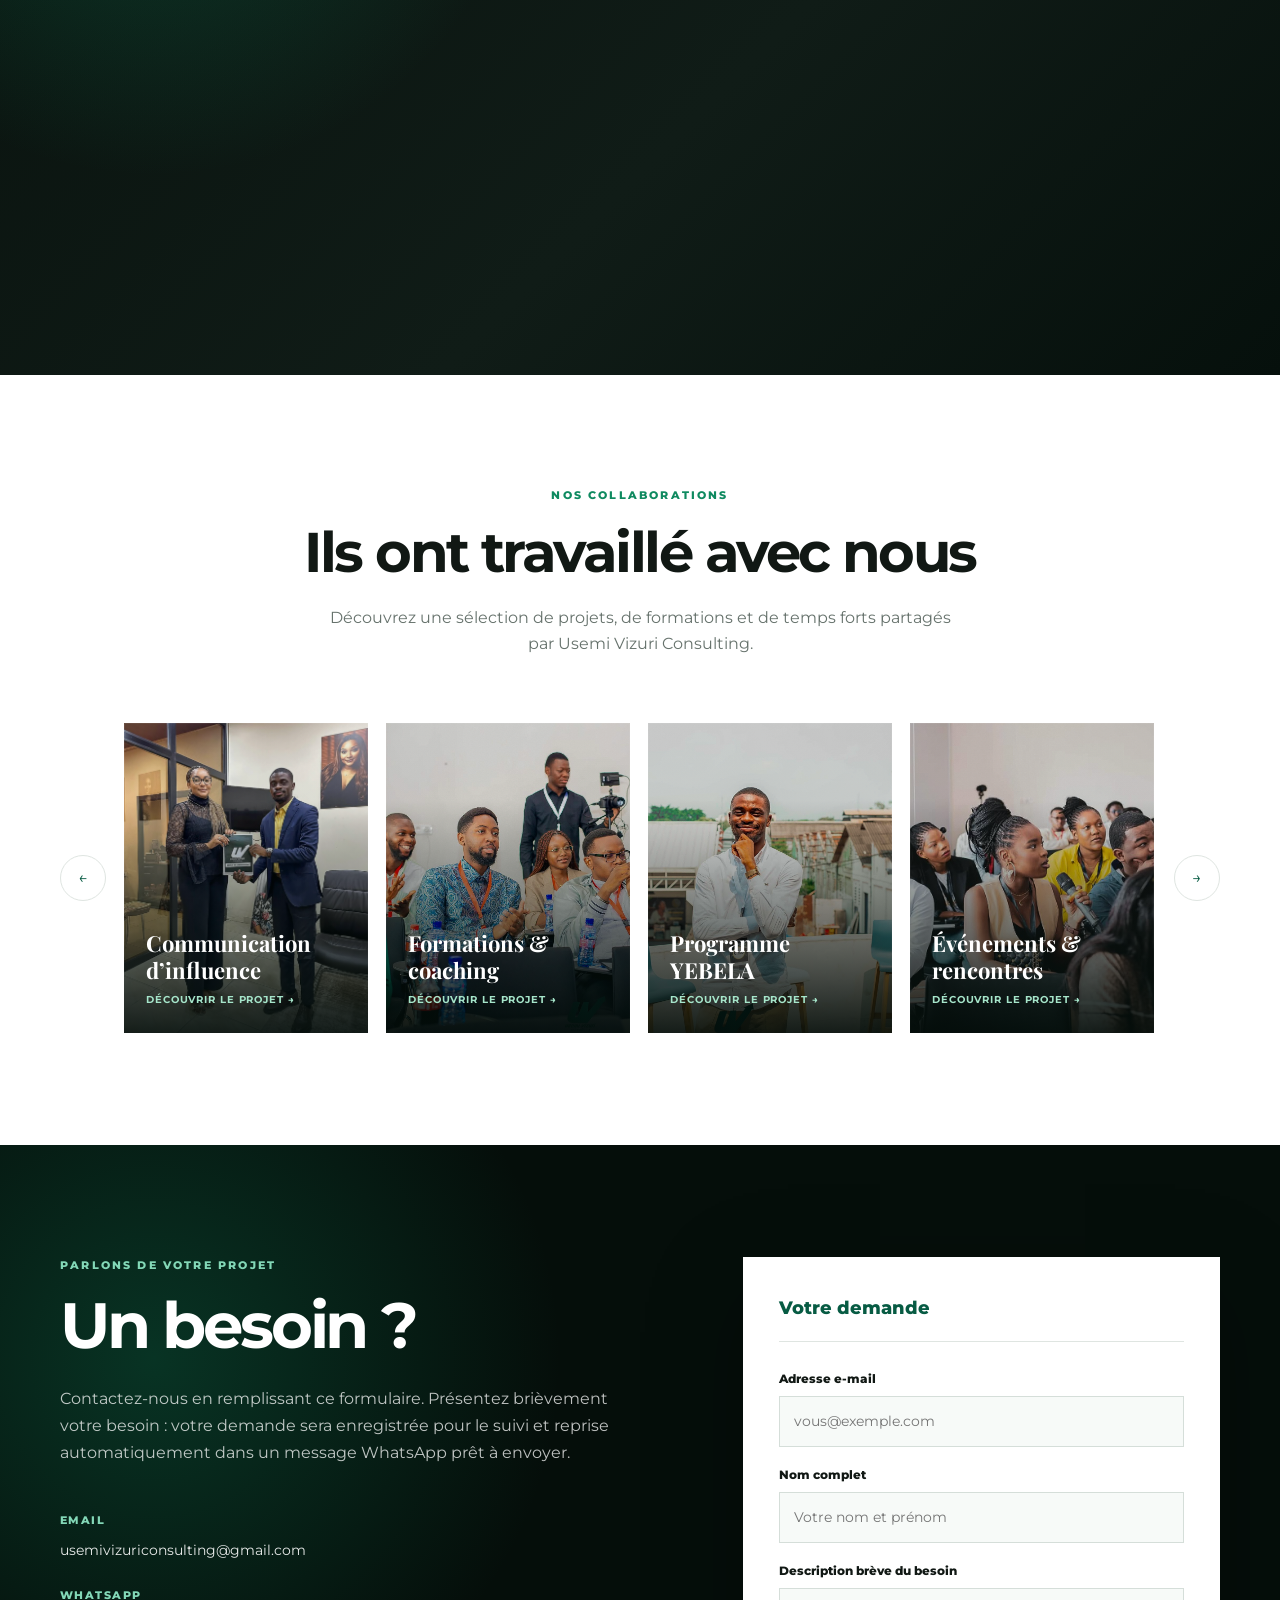
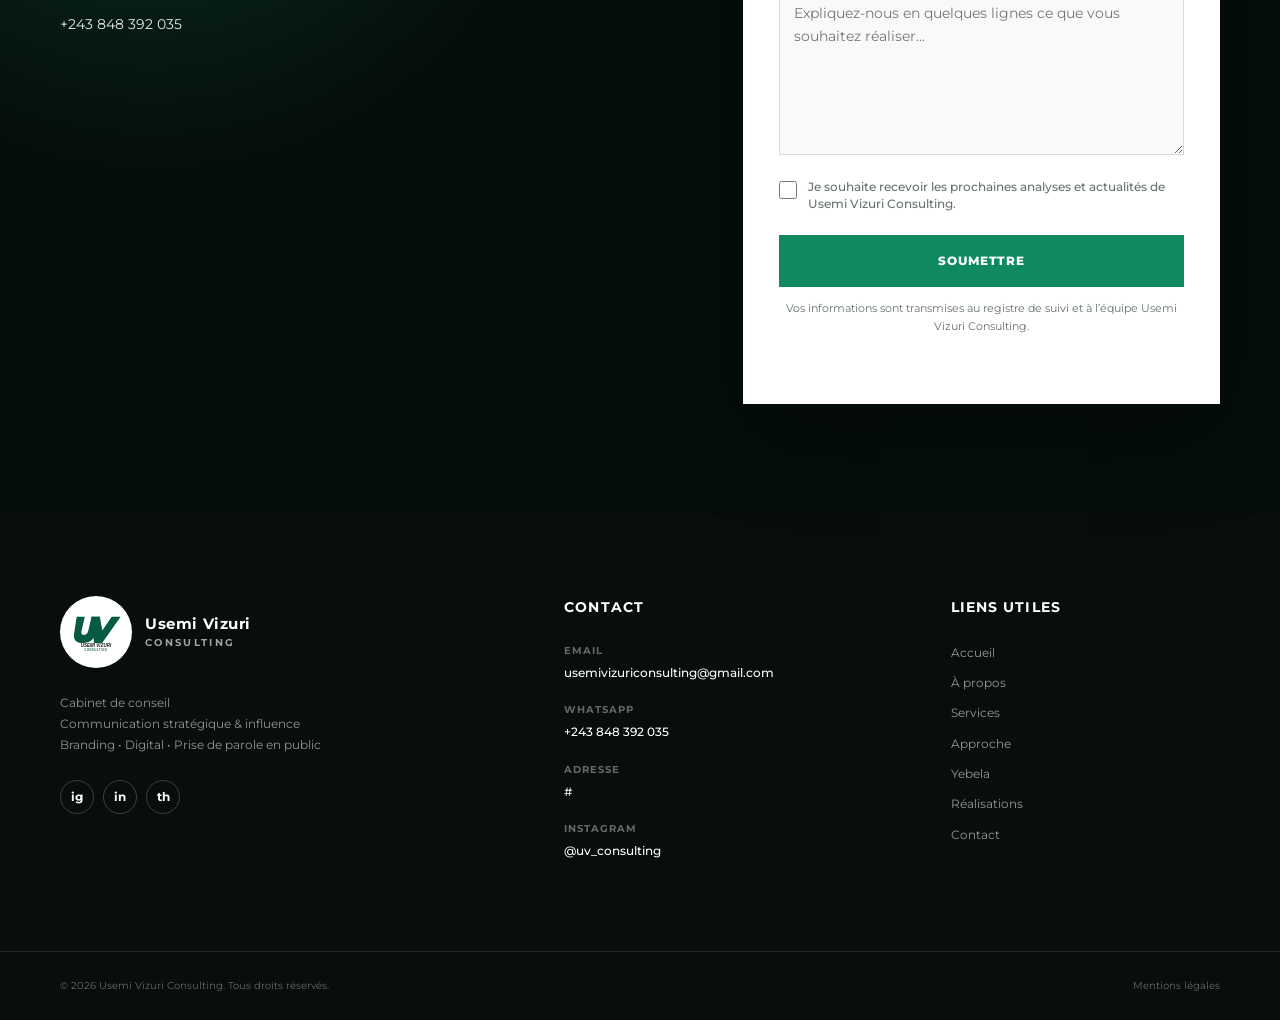
==== commit 60bc87c0: "Retire-la-photo-ajoutee-par-erreur" ====
--- a/index.html
+++ b/index.html
@@ -155,7 +155,6 @@
           <figure><img src="assets/media/photos/IMG-20260814-WA0042_traitee.png" alt="Rencontre professionnelle accompagnée par Usemi Vizuri" loading="lazy"><figcaption>Stratégie</figcaption></figure>
           <figure><img src="assets/media/photos/IMG-20260814-WA0043_traitee.png" alt="Participants réunis pendant un événement" loading="lazy"><figcaption>Événement</figcaption></figure>
           <figure><img src="assets/media/photos/IMG-20260814-WA0051_traitee.png" alt="Moment d'accompagnement professionnel" loading="lazy"><figcaption>Accompagnement</figcaption></figure>
-          <figure><img src="assets/media/photos/IMG-20260814-WA0053_traitee.png" alt="Communauté réunie autour d'une activité" loading="lazy"><figcaption>Communauté</figcaption></figure>
           <figure><img src="assets/media/photos/IMG-20260814-WA0054_traitee.png" alt="Échange entre collaborateurs" loading="lazy"><figcaption>Collaboration</figcaption></figure>
           <figure><img src="assets/media/photos/IMG-20260814-WA0057_traitee.png" alt="Séquence consacrée au leadership" loading="lazy"><figcaption>Leadership</figcaption></figure>
           <figure><img src="assets/media/photos/IMG-20260814-WA0060_traitee.png" alt="Temps fort d'une action d'influence" loading="lazy"><figcaption>Influence</figcaption></figure>
@@ -166,7 +165,6 @@
             <figure><img src="assets/media/photos/IMG-20260814-WA0042_traitee.png" alt="" loading="lazy"><figcaption>Stratégie</figcaption></figure>
             <figure><img src="assets/media/photos/IMG-20260814-WA0043_traitee.png" alt="" loading="lazy"><figcaption>Événement</figcaption></figure>
             <figure><img src="assets/media/photos/IMG-20260814-WA0051_traitee.png" alt="" loading="lazy"><figcaption>Accompagnement</figcaption></figure>
-            <figure><img src="assets/media/photos/IMG-20260814-WA0053_traitee.png" alt="" loading="lazy"><figcaption>Communauté</figcaption></figure>
             <figure><img src="assets/media/photos/IMG-20260814-WA0054_traitee.png" alt="" loading="lazy"><figcaption>Collaboration</figcaption></figure>
             <figure><img src="assets/media/photos/IMG-20260814-WA0057_traitee.png" alt="" loading="lazy"><figcaption>Leadership</figcaption></figure>
             <figure><img src="assets/media/photos/IMG-20260814-WA0060_traitee.png" alt="" loading="lazy"><figcaption>Influence</figcaption></figure>
--- a/styles.css
+++ b/styles.css
@@ -756,7 +756,7 @@
 .client-card-one { background-image: url("assets/media/photos/IMG-20260814-WA0048_traitee.png"); }
 .client-card-two { background-image: url("assets/media/photos/IMG-20260814-WA0050_traitee.png"); }
 .client-card-three { background-image: url("assets/media/photos/IMG-20260814-WA0066_traitee.png"); }
-.client-card-four { background-image: url("assets/media/photos/IMG-20260814-WA0053_traitee.png"); }
+.client-card-four { background-image: url("assets/media/photos/IMG-20260814-WA0054_traitee.png"); }
 .client-card-five { background-image: url("assets/media/graphiques/IMG-20260814-WA0036_traitee.png"); }
 .client-card-six { background-image: url("assets/media/photos/IMG-20260814-WA0046_traitee.png"); }
 .client-card-seven { background-image: url("assets/media/photos/IMG-20260814-WA0086_traitee.png"); }
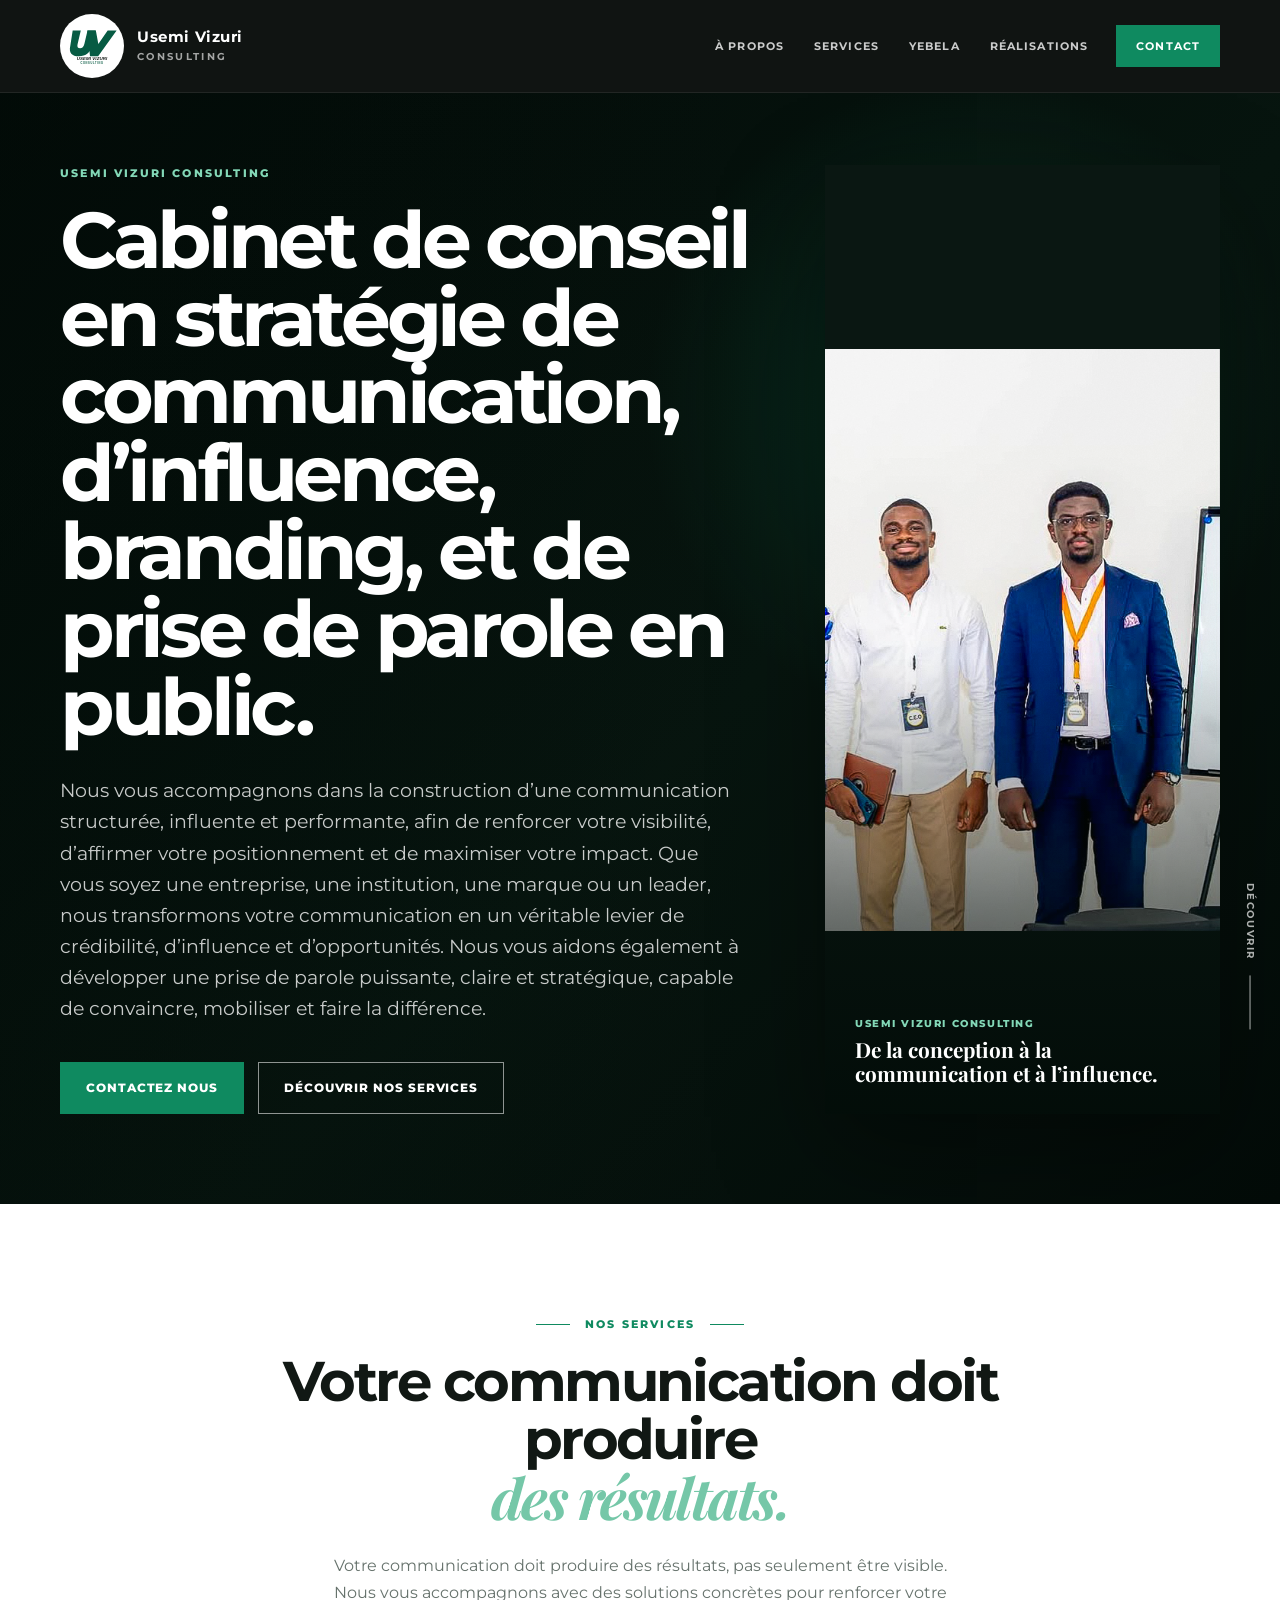
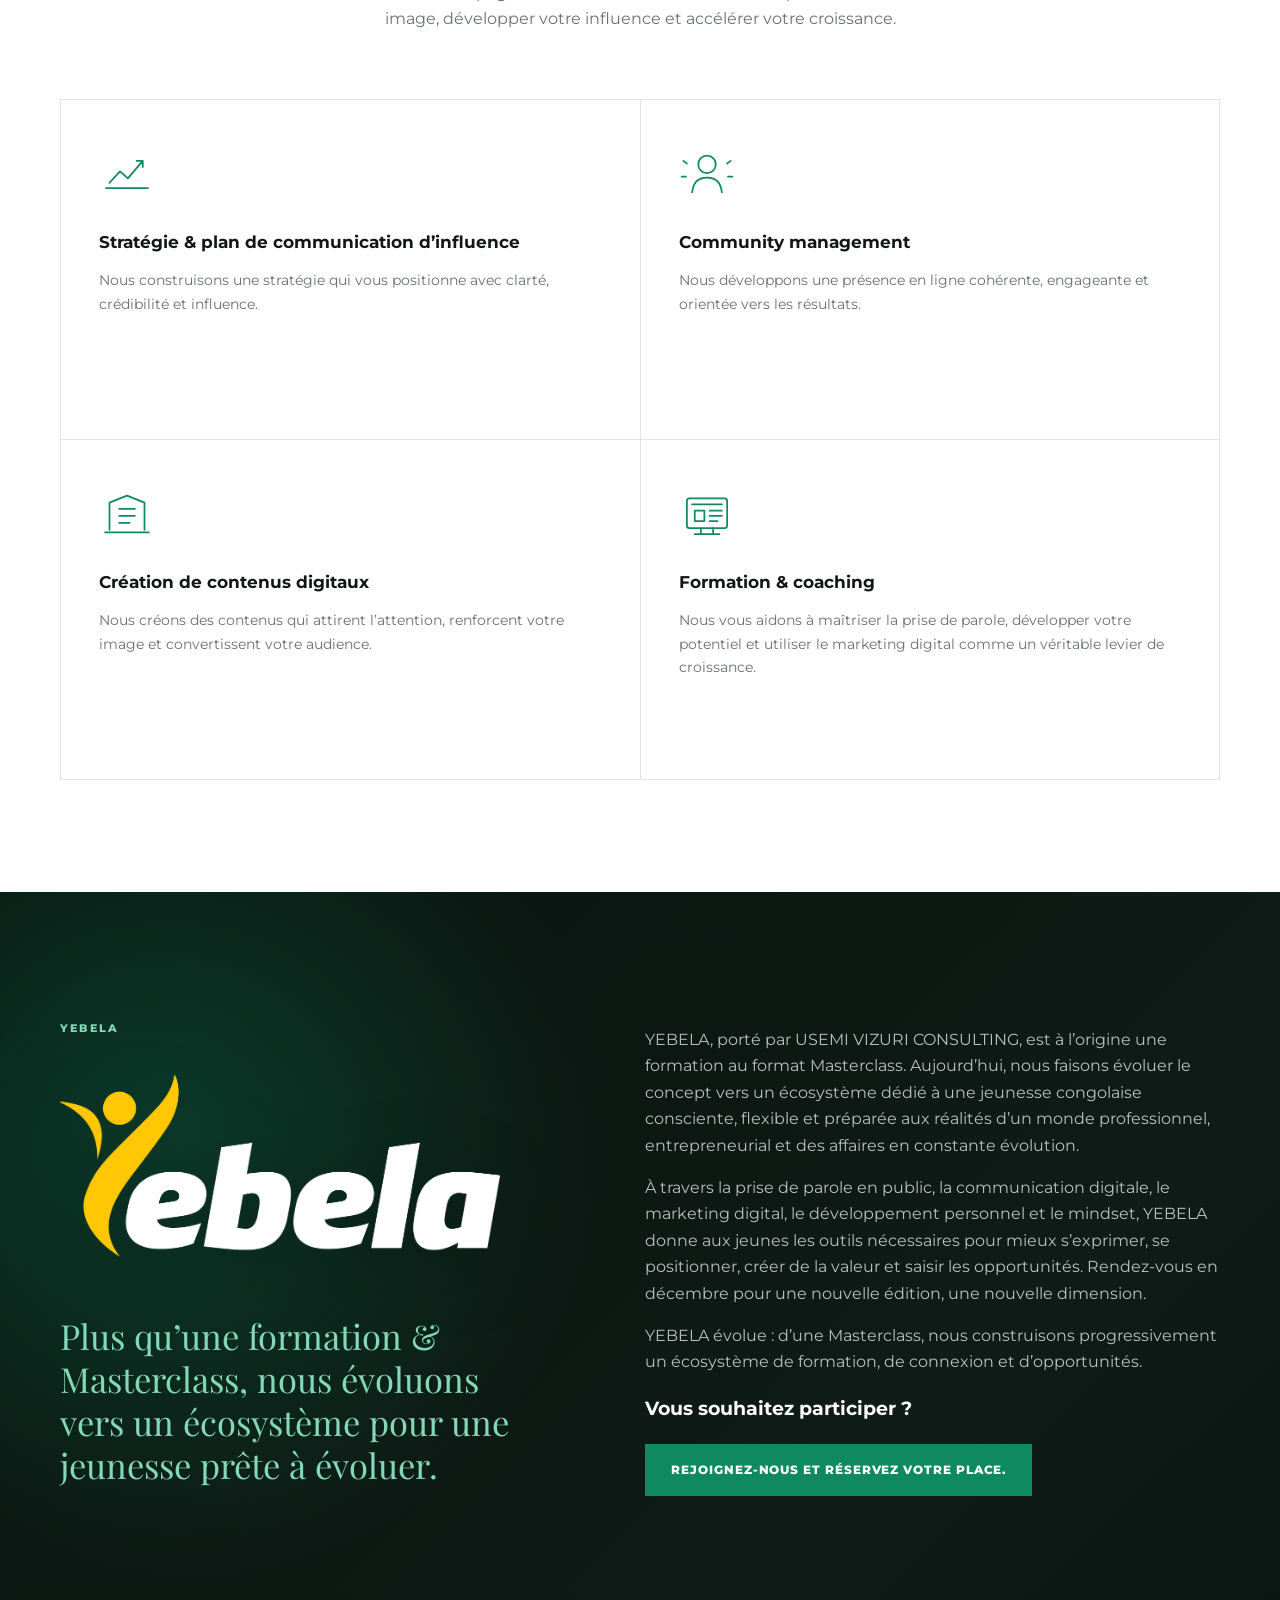
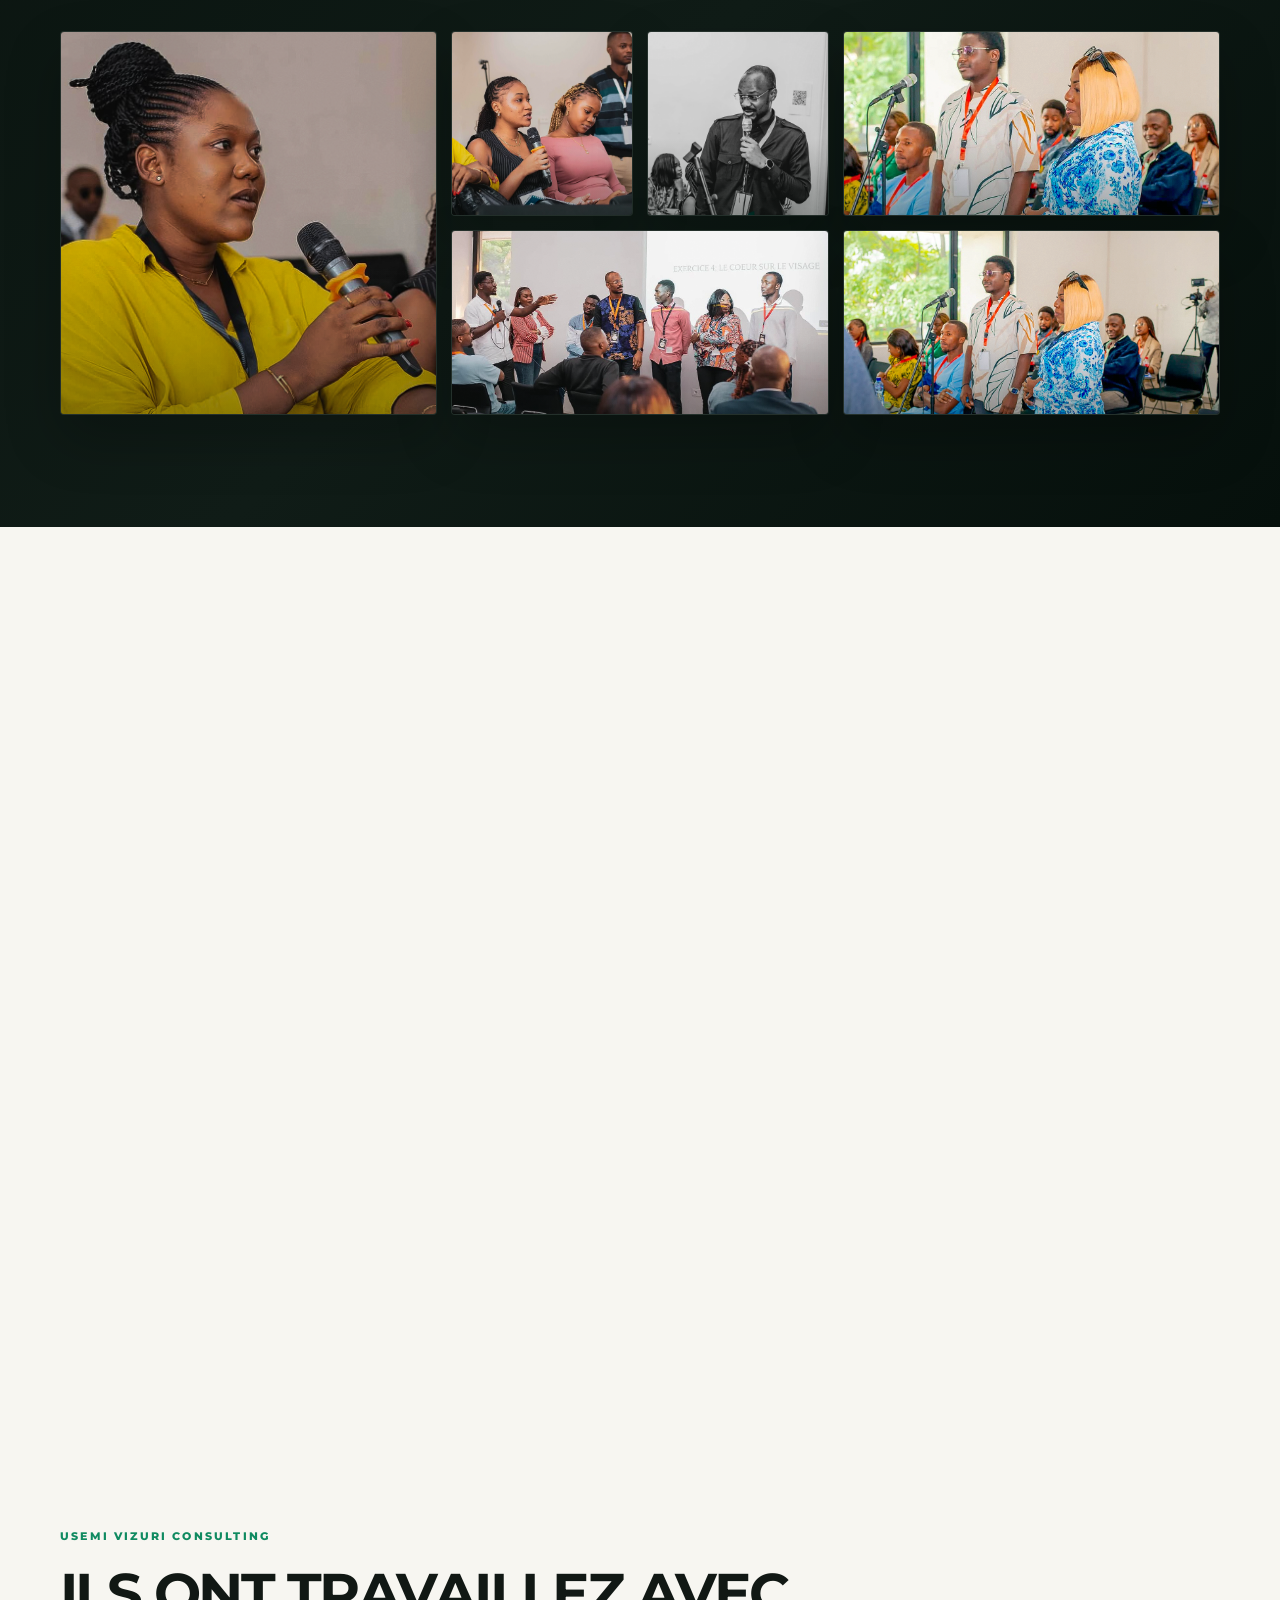
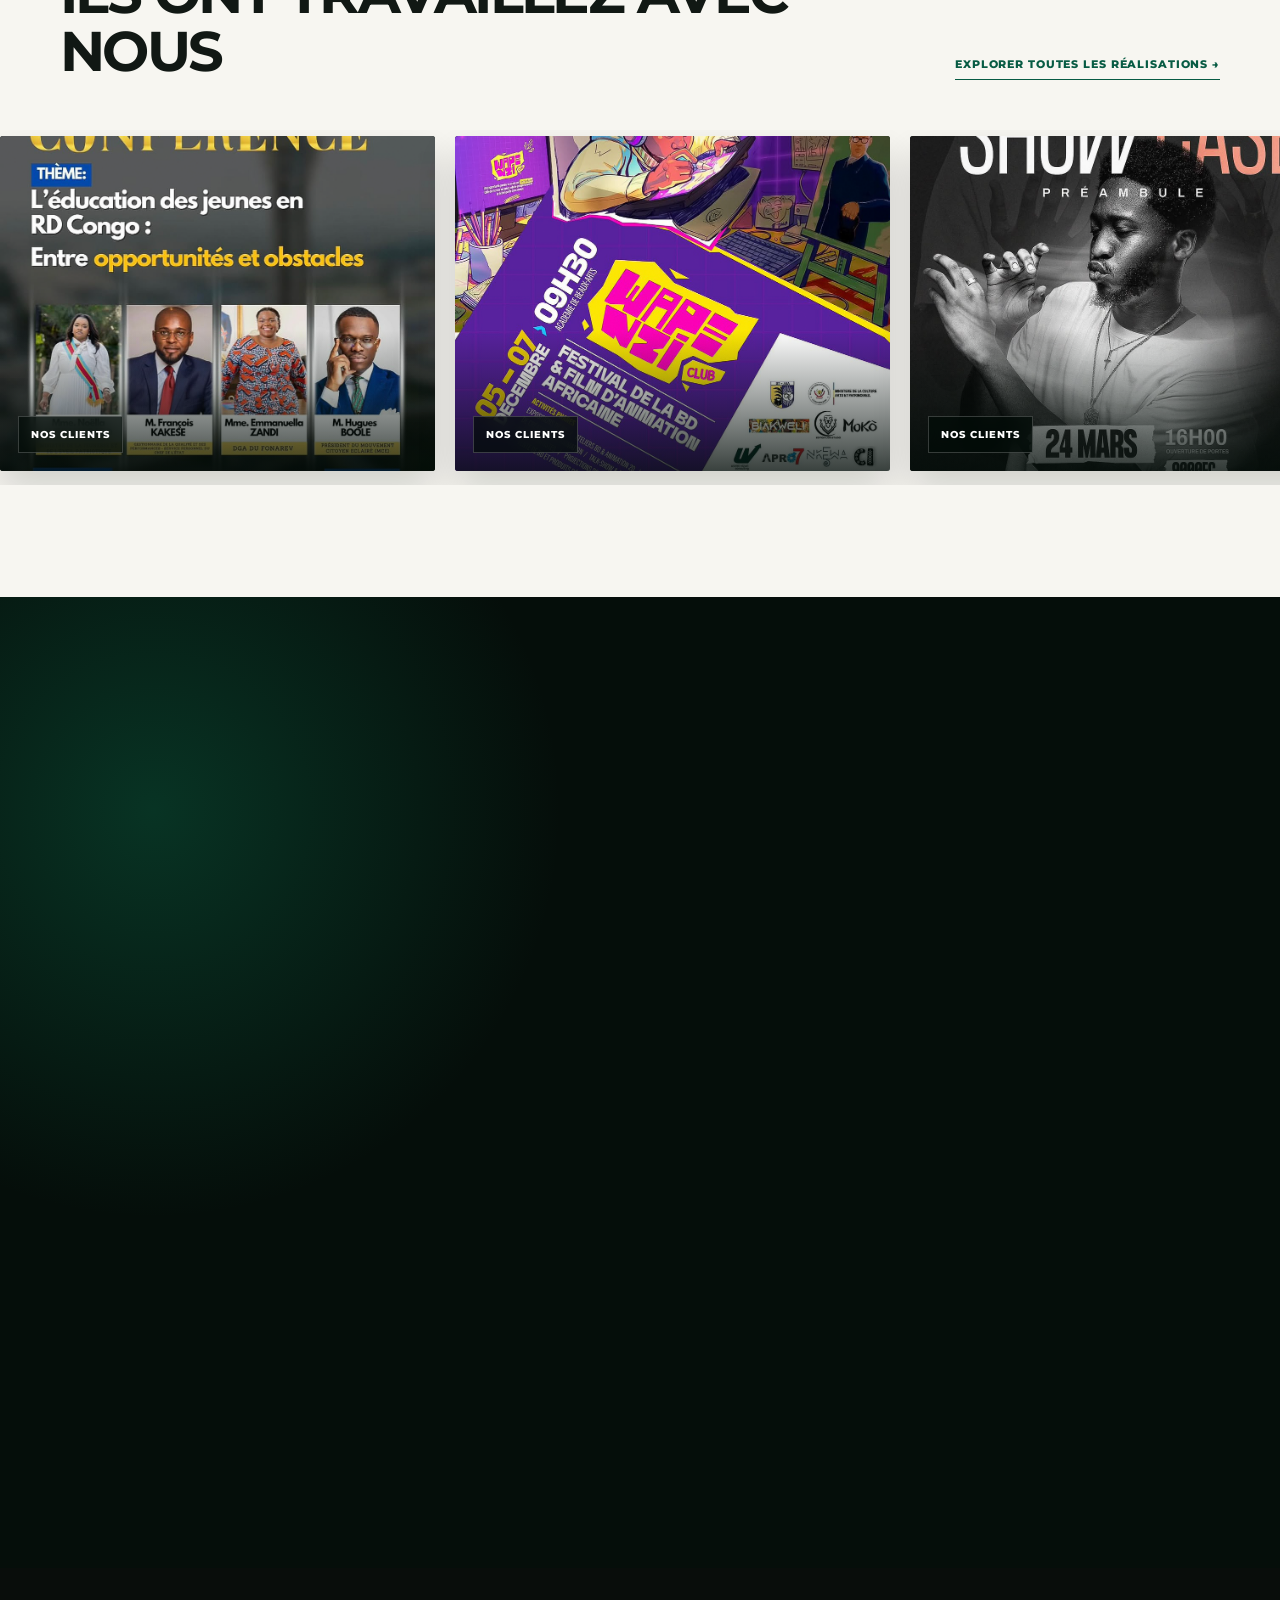
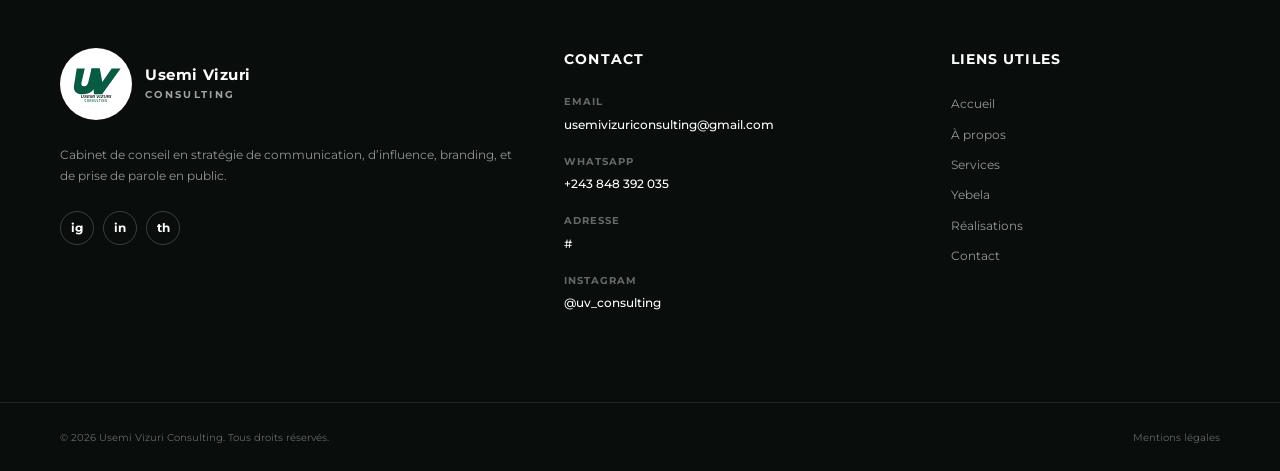
==== commit a45e06b5: "Actualise le contenu et les réalisations" ====
--- a/index.html
+++ b/index.html
@@ -3,7 +3,7 @@
 <head>
   <meta charset="utf-8">
   <meta name="viewport" content="width=device-width, initial-scale=1">
-  <meta name="description" content="Usemi Vizuri Consulting accompagne entreprises, institutions, marques et leaders en communication stratégique, influence, contenus digitaux et prise de parole en public.">
+  <meta name="description" content="Cabinet de conseil en stratégie de communication, d’influence, branding, et de prise de parole en public.">
   <meta name="theme-color" content="#0b0f0d">
   <title>Usemi Vizuri Consulting — Stratégie de communication & influence</title>
   <link rel="preconnect" href="https://fonts.googleapis.com">
@@ -32,7 +32,6 @@
       <nav class="main-nav" id="main-nav" aria-label="Navigation principale">
         <a href="a-propos.html">À propos</a>
         <a href="services.html">Services</a>
-        <a href="approche.html">Approche</a>
         <a href="yebela.html">Yebela</a>
         <a href="realisations.html">Réalisations</a>
         <a class="nav-cta" href="contact.html">Contact</a>
@@ -45,17 +44,17 @@
       <div class="hero-shade"></div>
       <div class="container hero-layout">
         <div class="hero-inner">
-          <p class="eyebrow light">Communication • Influence • Prise de parole</p>
-          <h1 id="hero-title">Une communication structurée.<br><em>Une influence qui compte.</em></h1>
-          <p class="hero-lead">Nous accompagnons les entreprises, institutions, marques et leaders afin de renforcer leur visibilité, affirmer leur positionnement et transformer leur communication en levier de crédibilité, d’influence et d’opportunités.</p>
+          <p class="eyebrow light">Usemi Vizuri Consulting</p>
+          <h1 id="hero-title">Cabinet de conseil en stratégie de communication, d’influence, branding, et de prise de parole en public.</h1>
+          <p class="hero-lead">Nous vous accompagnons dans la construction d’une communication structurée, influente et performante, afin de renforcer votre visibilité, d’affirmer votre positionnement et de maximiser votre impact. Que vous soyez une entreprise, une institution, une marque ou un leader, nous transformons votre communication en un véritable levier de crédibilité, d’influence et d’opportunités. Nous vous aidons également à développer une prise de parole puissante, claire et stratégique, capable de convaincre, mobiliser et faire la différence.</p>
           <div class="hero-actions">
-            <a class="button button-primary" href="contact.html">Construisons votre stratégie</a>
+            <a class="button button-primary" href="contact.html">Contactez nous</a>
             <a class="button button-ghost" href="services.html">Découvrir nos services</a>
           </div>
         </div>
         <figure class="hero-portrait">
-          <img src="assets/media/photos/IMG-20260814-WA0086_traitee.png" alt="Un intervenant Usemi Vizuri prend la parole lors d'une rencontre" fetchpriority="high">
-          <figcaption><span>Leadership</span><strong>Une voix qui inspire et mobilise.</strong></figcaption>
+          <img src="assets/media/home/visionnaires-usemi-vizuri.png" alt="Les visionnaires de Usemi Vizuri Consulting" fetchpriority="high">
+          <figcaption><span>Usemi Vizuri Consulting</span><strong>De la conception à la communication et à l’influence.</strong></figcaption>
         </figure>
       </div>
       <a class="scroll-cue" href="#services" aria-label="Découvrir la suite">
@@ -69,7 +68,7 @@
         <div class="section-heading centered reveal">
           <p class="eyebrow"><span></span> Nos services <span></span></p>
           <h2 id="services-title">Votre communication doit produire<br><em>des résultats.</em></h2>
-          <p>Nous proposons des solutions concrètes pour renforcer votre image, développer votre influence et accélérer votre croissance.</p>
+          <p>Votre communication doit produire des résultats, pas seulement être visible. Nous vous accompagnons avec des solutions concrètes pour renforcer votre image, développer votre influence et accélérer votre croissance.</p>
         </div>
 
         <div class="service-grid">
@@ -102,42 +101,51 @@
               <svg viewBox="0 0 64 64"><rect x="9" y="14" width="46" height="34" rx="3"/><path d="M18 55h28M25 48v7m14-7v7M15 21h34M18 28h11v12H18zm17 0h14m-14 6h14m-14 6h9"/></svg>
             </div>
             <h3>Formation & coaching</h3>
-            <p>Nous vous aidons à maîtriser la prise de parole, développer votre potentiel et utiliser le marketing digital comme levier de croissance.</p>
-          </article>
-
-        </div>
-      </div>
-    </section>
-
-    <section class="manifesto" id="expertise" aria-label="Notre approche">
-      <div class="manifesto-panel manifesto-green reveal">
-        <p class="eyebrow light">Notre approche</p>
-        <h2>De la conception à la communication et à l’influence.</h2>
-        <p>Nous transformons votre visibilité en notoriété, votre notoriété en crédibilité et votre crédibilité en véritable autorité, sur votre marché et au-delà.</p>
-        <a class="button button-light" href="#contact">Construire votre stratégie</a>
-      </div>
-      <div class="manifesto-panel manifesto-dark reveal">
-        <span class="quote-mark">“</span>
-        <blockquote>Nous ne nous contentons pas de vous faire communiquer. Nous vous aidons à devenir une référence.</blockquote>
-        <p>Usemi Vizuri Consulting</p>
+            <p>Nous vous aidons à maîtriser la prise de parole, développer votre potentiel et utiliser le marketing digital comme un véritable levier de croissance.</p>
+          </article>
+
+        </div>
+      </div>
+    </section>
+
+    <section class="yebela section" id="yebela" aria-labelledby="yebela-title">
+      <div class="container yebela-grid">
+        <div class="yebela-intro reveal">
+          <p class="eyebrow light">YEBELA</p>
+          <h2 class="sr-only" id="yebela-title">YEBELA</h2>
+          <img class="yebela-logo" src="assets/logo-yebela.png" alt="Logo YEBELA" loading="lazy">
+          <p class="yebela-tagline">Plus qu’une formation &amp; Masterclass, nous évoluons vers un écosystème pour une jeunesse prête à évoluer.</p>
+        </div>
+        <div class="yebela-copy reveal">
+          <p>YEBELA, porté par USEMI VIZURI CONSULTING, est à l’origine une formation au format Masterclass. Aujourd’hui, nous faisons évoluer le concept vers un écosystème dédié à une jeunesse congolaise consciente, flexible et préparée aux réalités d’un monde professionnel, entrepreneurial et des affaires en constante évolution.</p>
+          <p>À travers la prise de parole en public, la communication digitale, le marketing digital, le développement personnel et le mindset, YEBELA donne aux jeunes les outils nécessaires pour mieux s’exprimer, se positionner, créer de la valeur et saisir les opportunités. Rendez-vous en décembre pour une nouvelle édition, une nouvelle dimension.</p>
+          <p>YEBELA évolue : d’une Masterclass, nous construisons progressivement un écosystème de formation, de connexion et d’opportunités.</p>
+          <h3>Vous souhaitez participer ?</h3>
+          <a class="button button-primary" href="https://wa.me/243848392035?text=Bonjour%20Usemi%20Vizuri%20Consulting%2C%20je%20souhaite%20participer%20%C3%A0%20la%20prochaine%20%C3%A9dition%20de%20YEBELA." target="_blank" rel="noopener">Rejoignez-nous et réservez votre place.</a>
+        </div>
+        <div class="yebela-gallery reveal" aria-label="Temps forts des formations YEBELA">
+          <figure><img src="assets/media/yebela/IMG-20260814-WA0051_traitee.png" alt="Temps fort d’une formation YEBELA" loading="lazy"></figure>
+          <figure><img src="assets/media/yebela/IMG-20260814-WA0052_traitee.png" alt="Participant au programme YEBELA" loading="lazy"></figure>
+          <figure><img src="assets/media/yebela/IMG-20260814-WA0064_traitee.png" alt="Participant à une activité YEBELA" loading="lazy"></figure>
+          <figure><img src="assets/media/yebela/IMG-20260814-WA0056_traitee.png" alt="Session du programme YEBELA" loading="lazy"></figure>
+          <figure><img src="assets/media/yebela/IMG-20260814-WA0059_traitee.png" alt="Formation organisée par YEBELA" loading="lazy"></figure>
+          <figure><img src="assets/media/yebela/IMG-20260814-WA0070_traitee.png" alt="Rencontre de la communauté YEBELA" loading="lazy"></figure>
+        </div>
       </div>
     </section>
 
     <section class="about section" id="a-propos" aria-labelledby="about-title">
       <div class="container about-grid">
         <div class="about-copy reveal">
-          <p class="eyebrow">Qui sommes-nous ?</p>
-          <h2 id="about-title">Bien plus qu’un cabinet :<br><em>des créateurs d’impact.</em></h2>
-          <p class="lead">Usemi Vizuri Consulting est spécialisé en communication stratégique, influence, branding et prise de parole en public.</p>
-          <p>Nous aidons les entreprises, institutions, marques et leaders à construire une parole puissante, claire et stratégique, capable de convaincre, mobiliser et faire la différence. Notre accompagnement associe vision, positionnement, créativité et exigence d’exécution.</p>
-          <div class="about-facts">
-            <div><strong>Stratégie</strong><span>Une direction claire</span></div>
-            <div><strong>Influence</strong><span>Une voix qui compte</span></div>
-            <div><strong>Impact</strong><span>Des résultats durables</span></div>
-          </div>
-        </div>
-        <div class="about-visual reveal" role="img" aria-label="Équipe de consultants en stratégie de communication">
-          <div class="about-badge"><strong>UV</strong><span>Conseil & influence</span></div>
+          <p class="eyebrow">QUI SOMMES-NOUS ?</p>
+          <h2 id="about-title">USEMI VIZURI CONSULTING est bien plus qu’un simple cabinet de conseil.</h2>
+          <p class="lead">Nous sommes des créateurs d’impact, spécialisés en communication stratégique, influence et prise de parole.</p>
+          <p>Nos solutions transforment votre visibilité en notoriété, votre notoriété en crédibilité et votre crédibilité en véritable autorité, sur votre marché et au-delà.</p>
+          <p>Nous ne nous contentons pas de vous faire communiquer. Nous vous aidons à devenir une référence.</p>
+          <p><strong>USEMI VIZURI CONSULTING</strong><br>De la conception à la communication et à l’influence.</p>
+        </div>
+        <div class="about-visual reveal" role="img" aria-label="Équipe Usemi Vizuri Consulting">
+          <div class="about-badge"><strong>UV</strong><span>Usemi Vizuri Consulting</span></div>
         </div>
       </div>
     </section>
@@ -145,80 +153,35 @@
     <section class="media-flow section" aria-labelledby="media-flow-title">
       <div class="container media-flow-heading reveal">
         <div>
-          <p class="eyebrow">Moments d'impact</p>
-          <h2 id="media-flow-title">Des rencontres, des idées,<br><em>une communauté en mouvement.</em></h2>
+          <p class="eyebrow">Usemi Vizuri Consulting</p>
+          <h2 id="media-flow-title">ILS ONT TRAVAILLEZ AVEC NOUS</h2>
         </div>
         <a class="text-link" href="realisations.html">Explorer toutes les réalisations →</a>
       </div>
       <div class="media-marquee reveal" aria-label="Galerie animée de nos activités">
         <div class="media-marquee-track">
-          <figure><img src="assets/media/photos/IMG-20260814-WA0042_traitee.png" alt="Rencontre professionnelle accompagnée par Usemi Vizuri" loading="lazy"><figcaption>Stratégie</figcaption></figure>
-          <figure><img src="assets/media/photos/IMG-20260814-WA0043_traitee.png" alt="Participants réunis pendant un événement" loading="lazy"><figcaption>Événement</figcaption></figure>
-          <figure><img src="assets/media/photos/IMG-20260814-WA0051_traitee.png" alt="Moment d'accompagnement professionnel" loading="lazy"><figcaption>Accompagnement</figcaption></figure>
-          <figure><img src="assets/media/photos/IMG-20260814-WA0054_traitee.png" alt="Échange entre collaborateurs" loading="lazy"><figcaption>Collaboration</figcaption></figure>
-          <figure><img src="assets/media/photos/IMG-20260814-WA0057_traitee.png" alt="Séquence consacrée au leadership" loading="lazy"><figcaption>Leadership</figcaption></figure>
-          <figure><img src="assets/media/photos/IMG-20260814-WA0060_traitee.png" alt="Temps fort d'une action d'influence" loading="lazy"><figcaption>Influence</figcaption></figure>
-          <figure><img src="assets/media/photos/IMG-20260814-WA0078_traitee.png" alt="Intervention devant une audience" loading="lazy"><figcaption>Prise de parole</figcaption></figure>
-          <figure><img src="assets/media/photos/IMG-20260814-WA0080_traitee.png" alt="Partage d'expérience avec la communauté" loading="lazy"><figcaption>Transmission</figcaption></figure>
-          <figure><img src="assets/media/photos/IMG-20260814-WA0084_traitee.png" alt="Échange professionnel porté par Usemi Vizuri" loading="lazy"><figcaption>Impact</figcaption></figure>
+          <figure><img src="assets/media/clients/IMG-20260814-WA0036_traitee.png" alt="Client de Usemi Vizuri Consulting" loading="lazy"><figcaption>Nos clients</figcaption></figure>
+          <figure><img src="assets/media/clients/IMG-20260814-WA0037_traitee.png" alt="Client de Usemi Vizuri Consulting" loading="lazy"><figcaption>Nos clients</figcaption></figure>
+          <figure><img src="assets/media/clients/IMG-20260814-WA0038_traitee.png" alt="Client de Usemi Vizuri Consulting" loading="lazy"><figcaption>Nos clients</figcaption></figure>
+          <figure><img src="assets/media/clients/IMG-20260814-WA0039_traitee.png" alt="Client de Usemi Vizuri Consulting" loading="lazy"><figcaption>Nos clients</figcaption></figure>
+          <figure><img src="assets/media/clients/IMG-20260814-WA0044_traitee.png" alt="Client de Usemi Vizuri Consulting" loading="lazy"><figcaption>Nos clients</figcaption></figure>
+          <figure><img src="assets/media/clients/IMG-20260814-WA0045_traitee.png" alt="Client de Usemi Vizuri Consulting" loading="lazy"><figcaption>Nos clients</figcaption></figure>
+          <figure><img src="assets/media/clients/IMG-20260814-WA0046_traitee.png" alt="Client de Usemi Vizuri Consulting" loading="lazy"><figcaption>Nos clients</figcaption></figure>
+          <figure><img src="assets/media/clients/IMG-20260814-WA0047_traitee.png" alt="Client de Usemi Vizuri Consulting" loading="lazy"><figcaption>Nos clients</figcaption></figure>
+          <figure><img src="assets/media/clients/IMG-20260814-WA0048_traitee.png" alt="Client de Usemi Vizuri Consulting" loading="lazy"><figcaption>Nos clients</figcaption></figure>
           <div class="media-marquee-copy" aria-hidden="true">
-            <figure><img src="assets/media/photos/IMG-20260814-WA0042_traitee.png" alt="" loading="lazy"><figcaption>Stratégie</figcaption></figure>
-            <figure><img src="assets/media/photos/IMG-20260814-WA0043_traitee.png" alt="" loading="lazy"><figcaption>Événement</figcaption></figure>
-            <figure><img src="assets/media/photos/IMG-20260814-WA0051_traitee.png" alt="" loading="lazy"><figcaption>Accompagnement</figcaption></figure>
-            <figure><img src="assets/media/photos/IMG-20260814-WA0054_traitee.png" alt="" loading="lazy"><figcaption>Collaboration</figcaption></figure>
-            <figure><img src="assets/media/photos/IMG-20260814-WA0057_traitee.png" alt="" loading="lazy"><figcaption>Leadership</figcaption></figure>
-            <figure><img src="assets/media/photos/IMG-20260814-WA0060_traitee.png" alt="" loading="lazy"><figcaption>Influence</figcaption></figure>
-            <figure><img src="assets/media/photos/IMG-20260814-WA0078_traitee.png" alt="" loading="lazy"><figcaption>Prise de parole</figcaption></figure>
-            <figure><img src="assets/media/photos/IMG-20260814-WA0080_traitee.png" alt="" loading="lazy"><figcaption>Transmission</figcaption></figure>
-            <figure><img src="assets/media/photos/IMG-20260814-WA0084_traitee.png" alt="" loading="lazy"><figcaption>Impact</figcaption></figure>
+            <figure><img src="assets/media/clients/IMG-20260814-WA0036_traitee.png" alt="" loading="lazy"><figcaption>Nos clients</figcaption></figure>
+            <figure><img src="assets/media/clients/IMG-20260814-WA0037_traitee.png" alt="" loading="lazy"><figcaption>Nos clients</figcaption></figure>
+            <figure><img src="assets/media/clients/IMG-20260814-WA0038_traitee.png" alt="" loading="lazy"><figcaption>Nos clients</figcaption></figure>
+            <figure><img src="assets/media/clients/IMG-20260814-WA0039_traitee.png" alt="" loading="lazy"><figcaption>Nos clients</figcaption></figure>
+            <figure><img src="assets/media/clients/IMG-20260814-WA0044_traitee.png" alt="" loading="lazy"><figcaption>Nos clients</figcaption></figure>
+            <figure><img src="assets/media/clients/IMG-20260814-WA0045_traitee.png" alt="" loading="lazy"><figcaption>Nos clients</figcaption></figure>
+            <figure><img src="assets/media/clients/IMG-20260814-WA0046_traitee.png" alt="" loading="lazy"><figcaption>Nos clients</figcaption></figure>
+            <figure><img src="assets/media/clients/IMG-20260814-WA0047_traitee.png" alt="" loading="lazy"><figcaption>Nos clients</figcaption></figure>
+            <figure><img src="assets/media/clients/IMG-20260814-WA0048_traitee.png" alt="" loading="lazy"><figcaption>Nos clients</figcaption></figure>
           </div>
         </div>
       </div>    </section>
-
-    <section class="yebela section" id="yebela" aria-labelledby="yebela-title">
-      <div class="container yebela-grid">
-        <div class="yebela-intro reveal">
-          <p class="eyebrow light">Un programme porté par Usemi Vizuri Consulting</p>
-          <h2 class="sr-only" id="yebela-title">YEBELA</h2>
-          <img class="yebela-logo" src="assets/logo-yebela.png" alt="Logo YEBELA" loading="lazy">
-          <p class="yebela-tagline">Plus qu’une Masterclass : un écosystème pour une jeunesse prête à évoluer.</p>
-        </div>
-        <div class="yebela-copy reveal">
-          <p>Initialement conçu comme une formation au format Masterclass, YEBELA évolue vers un écosystème dédié à une jeunesse congolaise consciente, flexible et préparée aux réalités du monde professionnel, entrepreneurial et des affaires.</p>
-          <p>À travers la prise de parole en public, la communication digitale, le marketing digital, le développement personnel et le mindset, YEBELA donne aux jeunes les outils pour mieux s’exprimer, se positionner, créer de la valeur et saisir les opportunités.</p>
-          <div class="yebela-focus" aria-label="Axes du programme Yebela">
-            <span>Prise de parole</span>
-            <span>Marketing digital</span>
-            <span>Mindset</span>
-            <span>Opportunités</span>
-          </div>
-          <p class="yebela-date"><strong>Prochaine édition :</strong> rendez-vous en décembre pour une nouvelle dimension.</p>
-          <a class="button button-primary" href="https://wa.me/243848392035?text=Bonjour%20Usemi%20Vizuri%20Consulting%2C%20je%20souhaite%20participer%20%C3%A0%20la%20prochaine%20%C3%A9dition%20de%20YEBELA." target="_blank" rel="noopener">Rejoindre YEBELA</a>
-        </div>
-      </div>
-    </section>
-    <section class="clients section" id="clients" aria-labelledby="clients-title">
-      <div class="container">
-        <div class="section-heading centered reveal">
-          <p class="eyebrow">Nos collaborations</p>
-          <h2 id="clients-title">Ils ont travaillé avec nous</h2>
-          <p>Découvrez une sélection de projets, de formations et de temps forts partagés par Usemi Vizuri Consulting.</p>
-        </div>
-        <div class="client-shell reveal">
-          <button class="client-arrow prev" type="button" aria-label="Clients précédents">←</button>
-          <div class="client-track" tabindex="0" aria-label="Aperçu des réalisations publiées sur Instagram">
-            <a class="client-card client-card-one" href="realisations.html"><span>Communication d’influence</span><strong>Découvrir le projet →</strong></a>
-            <a class="client-card client-card-two" href="realisations.html"><span>Formations & coaching</span><strong>Découvrir le projet →</strong></a>
-            <a class="client-card client-card-three" href="realisations.html"><span>Programme YEBELA</span><strong>Découvrir le projet →</strong></a>
-            <a class="client-card client-card-four" href="realisations.html"><span>Événements & rencontres</span><strong>Découvrir le projet →</strong></a>
-            <a class="client-card client-card-five" href="realisations.html"><span>Contenus digitaux</span><strong>Découvrir le projet →</strong></a>
-            <a class="client-card client-card-six" href="realisations.html"><span>Accompagnement de marque</span><strong>Découvrir le projet →</strong></a>
-            <a class="client-card client-card-seven" href="realisations.html"><span>Stratégie de présence digitale</span><strong>Découvrir le projet →</strong></a>
-          </div>
-          <button class="client-arrow next" type="button" aria-label="Clients suivants">→</button>
-        </div>
-      </div>
-    </section>
 
     <section class="contact-section" id="contact" aria-labelledby="contact-title">
       <div class="container contact-layout">
@@ -280,7 +243,7 @@
           <span class="brand-logo"><img src="assets/logo-usemi-vizuri.svg" alt="Logo Usemi Vizuri Consulting"></span>
           <span class="brand-copy"><strong>Usemi Vizuri</strong><small>Consulting</small></span>
         </a>
-        <p>Cabinet de conseil<br>Communication stratégique & influence<br>Branding • Digital • Prise de parole en public</p>
+        <p>Cabinet de conseil en stratégie de communication, d’influence, branding, et de prise de parole en public.</p>
         <div class="social-links" aria-label="Réseaux sociaux">
           <a href="https://www.instagram.com/uv_consulting/" target="_blank" rel="noopener noreferrer" aria-label="Instagram de Usemi Vizuri Consulting">ig</a>
           <a href="https://www.linkedin.com/in/usemi-vizuri-consulting-192310303" target="_blank" rel="noopener noreferrer" aria-label="LinkedIn de Usemi Vizuri Consulting">in</a>
@@ -303,7 +266,6 @@
         <a href="index.html">Accueil</a>
         <a href="a-propos.html">À propos</a>
         <a href="services.html">Services</a>
-        <a href="approche.html">Approche</a>
         <a href="yebela.html">Yebela</a>
         <a href="realisations.html">Réalisations</a>
         <a href="contact.html">Contact</a>
--- a/styles.css
+++ b/styles.css
@@ -319,7 +319,7 @@
 .about-visual {
   position: relative;
   min-height: 590px;
-  background: var(--black) url("assets/media/photos/IMG-20260814-WA0048_traitee.png") center / cover no-repeat;
+  background: var(--black) url("assets/media/about/equipe-usemi-vizuri.png") center / contain no-repeat;
   box-shadow: var(--shadow);
 }
 .about-visual::before { content: ""; position: absolute; inset: 0; background: linear-gradient(0deg, rgba(3,20,14,.52), transparent 58%); }
@@ -347,6 +347,55 @@
 }.yebela-intro h2:not(.sr-only) { position: relative; margin: 0; font-size: clamp(4.3rem, 10vw, 8rem); line-height: .9; letter-spacing: -.07em; }
 .yebela-tagline { position: relative; max-width: 560px; margin: 28px 0 0; color: #83d8b7; font-family: "Playfair Display", Georgia, serif; font-size: clamp(1.45rem, 2.7vw, 2.25rem); line-height: 1.25; }
 .yebela-copy > p { color: rgba(255, 255, 255, .72); }
+.yebela-gallery {
+  grid-column: 1 / -1;
+  display: grid;
+  grid-template-columns: repeat(6, minmax(0, 1fr));
+  grid-auto-rows: clamp(130px, 15vw, 185px);
+  gap: 14px;
+  margin-top: 12px;
+}
+.yebela-gallery figure {
+  position: relative;
+  min-width: 0;
+  margin: 0;
+  overflow: hidden;
+  border: 1px solid rgba(255, 255, 255, .12);
+  border-radius: 4px;
+  background: #06130e;
+  box-shadow: 0 24px 55px rgba(0, 0, 0, .24);
+  animation: yebela-card-drift 10s ease-in-out infinite;
+}
+.yebela-gallery figure:nth-child(1) { grid-column: span 2; grid-row: span 2; }
+.yebela-gallery figure:nth-child(2),
+.yebela-gallery figure:nth-child(3) { grid-column: span 1; }
+.yebela-gallery figure:nth-child(4),
+.yebela-gallery figure:nth-child(5),
+.yebela-gallery figure:nth-child(6) { grid-column: span 2; }
+.yebela-gallery figure:nth-child(2) { animation-delay: -2s; }
+.yebela-gallery figure:nth-child(3) { animation-delay: -5s; }
+.yebela-gallery figure:nth-child(4) { animation-delay: -7s; }
+.yebela-gallery figure:nth-child(5) { animation-delay: -3s; }
+.yebela-gallery figure:nth-child(6) { animation-delay: -8s; }
+.yebela-gallery img {
+  width: 100%;
+  height: 100%;
+  object-fit: cover;
+  transition: transform .65s ease, filter .65s ease;
+}
+.yebela-gallery figure::after {
+  position: absolute;
+  inset: 0;
+  content: "";
+  background: linear-gradient(180deg, transparent 58%, rgba(2, 12, 8, .3));
+  pointer-events: none;
+}
+.yebela-gallery:hover figure { animation-play-state: paused; }
+.yebela-gallery figure:hover img { transform: scale(1.025); filter: saturate(1.06); }
+@keyframes yebela-card-drift {
+  0%, 100% { transform: translateY(0); }
+  50% { transform: translateY(-6px); }
+}
 .yebela-focus { display: flex; flex-wrap: wrap; gap: 10px; margin: 30px 0; }
 .yebela-focus span { padding: 9px 13px; border: 1px solid rgba(131, 216, 183, .35); color: #a6e5ca; font-size: .67rem; font-weight: 700; letter-spacing: .08em; text-transform: uppercase; }
 .yebela-date { margin-bottom: 32px; padding-left: 18px; border-left: 3px solid var(--green-bright); }
@@ -536,6 +585,27 @@
   .footer-grid { grid-template-columns: 1.3fr 1fr 1fr; }
 }
 
+@media (max-width: 900px) {
+  .yebela-gallery {
+    grid-template-columns: none;
+    grid-template-rows: min(62vw, 360px);
+    grid-auto-flow: column;
+    grid-auto-columns: min(78vw, 430px);
+    gap: 14px;
+    margin-inline: -15px;
+    padding: 8px 15px 20px;
+    overflow-x: auto;
+    scroll-snap-type: x mandatory;
+    scrollbar-width: thin;
+  }
+  .yebela-gallery figure,
+  .yebela-gallery figure:nth-child(n) {
+    grid-column: auto;
+    grid-row: auto;
+    scroll-snap-align: center;
+  }
+}
+
 @media (max-width: 700px) {
   html { scroll-padding-top: 78px; }
   .container { width: min(100% - 30px, var(--container)); }
@@ -565,7 +635,18 @@
   .yebela-grid { gap: 28px; }
   .yebela-intro { min-height: 300px; }
   .yebela-logo { width: min(100%, 340px); max-height: 170px; margin-top: 10px; }
-  .yebela-copy .button { width: 100%; }
+  .yebela-copy .button {
+    display: block;
+    width: 100%;
+    min-width: 0;
+    padding-inline: 18px;
+    white-space: normal;
+    overflow-wrap: anywhere;
+    text-align: center;
+    font-size: .62rem;
+    letter-spacing: .05em;
+    line-height: 1.35;
+  }
   .clients .section-heading { margin-bottom: 38px; }
   .client-shell { grid-template-columns: 1fr; }
   .client-arrow { display: none; }
@@ -588,6 +669,7 @@
   .media-marquee { overflow-x: auto; }
   .media-marquee-track { animation: none; }
   .media-marquee-copy { display: none; }
+  .yebela-gallery figure { animation: none; }
 }
 /* Pages intérieures */
 .page-hero {
@@ -614,6 +696,18 @@
   content: "";
 }
 .page-hero .container { position: relative; z-index: 1; }
+.yebela-page-hero {
+  background: linear-gradient(135deg, #06130e, #0f3f2c 58%, #06130e);
+}
+.yebela-page-logo {
+  display: block;
+  width: min(72vw, 420px);
+  max-height: 170px;
+  margin: 18px 0 24px;
+  object-fit: contain;
+  object-position: left center;
+  filter: drop-shadow(0 14px 32px rgba(0, 0, 0, .24));
+}
 .page-hero h1 {
   max-width: 900px;
   margin: 12px 0 18px;
@@ -667,6 +761,9 @@
 .hero-portrait {
   position: relative;
   align-self: stretch;
+  display: flex;
+  align-items: center;
+  justify-content: center;
   min-height: 640px;
   margin: 0;
   overflow: hidden;
@@ -681,7 +778,7 @@
   background: linear-gradient(180deg, transparent 52%, rgba(2, 12, 8, .92));
   pointer-events: none;
 }
-.hero-portrait img { width: 100%; height: 100%; object-fit: cover; object-position: 50% 32%; }
+.hero-portrait img { width: 100%; height: 100%; object-fit: contain; object-position: center; }
 .hero-portrait figcaption {
   position: absolute;
   left: 30px;
@@ -761,6 +858,19 @@
 .client-card-six { background-image: url("assets/media/photos/IMG-20260814-WA0046_traitee.png"); }
 .client-card-seven { background-image: url("assets/media/photos/IMG-20260814-WA0086_traitee.png"); }
 
+.client-portfolio { background: var(--cream); }
+.client-portfolio-heading { display: grid; grid-template-columns: minmax(180px, .42fr) minmax(0, 1fr); align-items: end; gap: 40px; margin-bottom: 58px; }
+.client-portfolio-heading h2 { margin: 0; color: var(--ink); font-size: clamp(2.55rem, 5.8vw, 5.8rem); line-height: .95; letter-spacing: -.055em; }
+.client-portfolio-grid { display: grid; grid-template-columns: repeat(4, minmax(0, 1fr)); grid-auto-rows: 230px; gap: 14px; }
+.client-portfolio-card { position: relative; min-width: 0; margin: 0; overflow: hidden; background: #dfe5e1; }
+.client-portfolio-card-featured { grid-column: span 2; grid-row: span 2; }
+.client-portfolio-card:nth-child(6) { grid-column: span 2; }
+.client-portfolio-card img { width: 100%; height: 100%; object-fit: cover; transition: transform .65s ease; }
+.client-portfolio-card:hover img { transform: scale(1.025); }
+.portfolio-services-intro { padding-block: 90px; color: var(--white); background: var(--green); }
+.portfolio-services-intro-grid { display: grid; grid-template-columns: minmax(180px, .42fr) minmax(0, 1fr); align-items: end; gap: 40px; }
+.portfolio-services-intro h2 { margin: 0; font-size: clamp(2.55rem, 5.8vw, 5.8rem); line-height: .95; letter-spacing: -.055em; }
+.portfolio-services-intro em { color: #83d4b4; }
 .portfolio-feature { background: var(--cream); }
 .portfolio-feature-grid { display: grid; grid-template-columns: 1.18fr .82fr; gap: 22px; }
 .portfolio-feature-card { position: relative; min-height: 650px; margin: 0; overflow: hidden; background: #0a1712; }
@@ -774,6 +884,7 @@
 .portfolio-category { overflow: hidden; background: var(--white); }
 .portfolio-category + .portfolio-category { border-top: 1px solid var(--line); }
 .portfolio-category-dark { color: var(--white); background: #06110d; }
+.portfolio-category-soft { background: var(--cream); }
 .portfolio-category-heading { display: flex; align-items: end; justify-content: space-between; gap: 32px; margin-bottom: 38px; }
 .portfolio-category-heading h2 { margin: 0; color: var(--ink); font-size: clamp(2rem, 4vw, 3.8rem); line-height: 1; letter-spacing: -.045em; }
 .portfolio-category-dark .portfolio-category-heading h2 { color: var(--white); }
@@ -796,13 +907,14 @@
   .hero-portrait { min-height: 560px; }
   .portfolio-feature-grid { grid-template-columns: 1fr 1fr; }
   .media-gallery-track { grid-auto-columns: 48%; }
+  .client-portfolio-grid { grid-auto-rows: 190px; }
 }
 
 @media (max-width: 700px) {
   .hero { min-height: auto; }
   .hero-layout { min-height: auto; grid-template-columns: 1fr; gap: 0; padding: 0 0 92px; }
   .hero-portrait { order: -1; width: calc(100% + 30px); min-height: 54svh; max-height: 610px; margin-inline: -15px; }
-  .hero-portrait img { object-position: 50% 30%; }
+  .hero-portrait img { object-position: center; }
   .hero-portrait figcaption { left: 20px; right: 20px; bottom: 18px; }
   .hero .hero-inner { padding-top: 44px; }
   .hero-shade { background: linear-gradient(0deg, rgba(2,12,8,.48), transparent 58%); }
@@ -815,4 +927,12 @@
   .media-gallery-card { min-height: 430px; }
   .media-gallery-card.wide { grid-column: span 1; }
   .media-gallery-card.graphic { min-height: 500px; }
-}
+  .client-portfolio-heading, .portfolio-services-intro-grid { grid-template-columns: 1fr; gap: 18px; }
+  .client-portfolio-heading { margin-bottom: 38px; }
+  .client-portfolio-grid { display: grid; grid-auto-flow: column; grid-auto-columns: 82%; grid-template-columns: none; grid-template-rows: 420px; gap: 14px; overflow-x: auto; padding-bottom: 12px; scroll-snap-type: x mandatory; scrollbar-width: thin; }
+  .client-portfolio-card, .client-portfolio-card-featured, .client-portfolio-card:nth-child(6) { grid-column: auto; grid-row: auto; scroll-snap-align: start; }
+  .portfolio-services-intro { padding-block: 70px; }
+  .page-hero h1 { max-width: 100%; font-size: clamp(1.95rem, 9.2vw, 2.25rem); line-height: 1; letter-spacing: -.045em; overflow-wrap: break-word; }
+  .client-portfolio-heading h2, .portfolio-services-intro h2 { max-width: 100%; font-size: clamp(2.2rem, 11vw, 3.2rem); overflow-wrap: break-word; }
+  .client-portfolio-heading h2 em { font-size: .78em; line-height: 1.05; }
+}
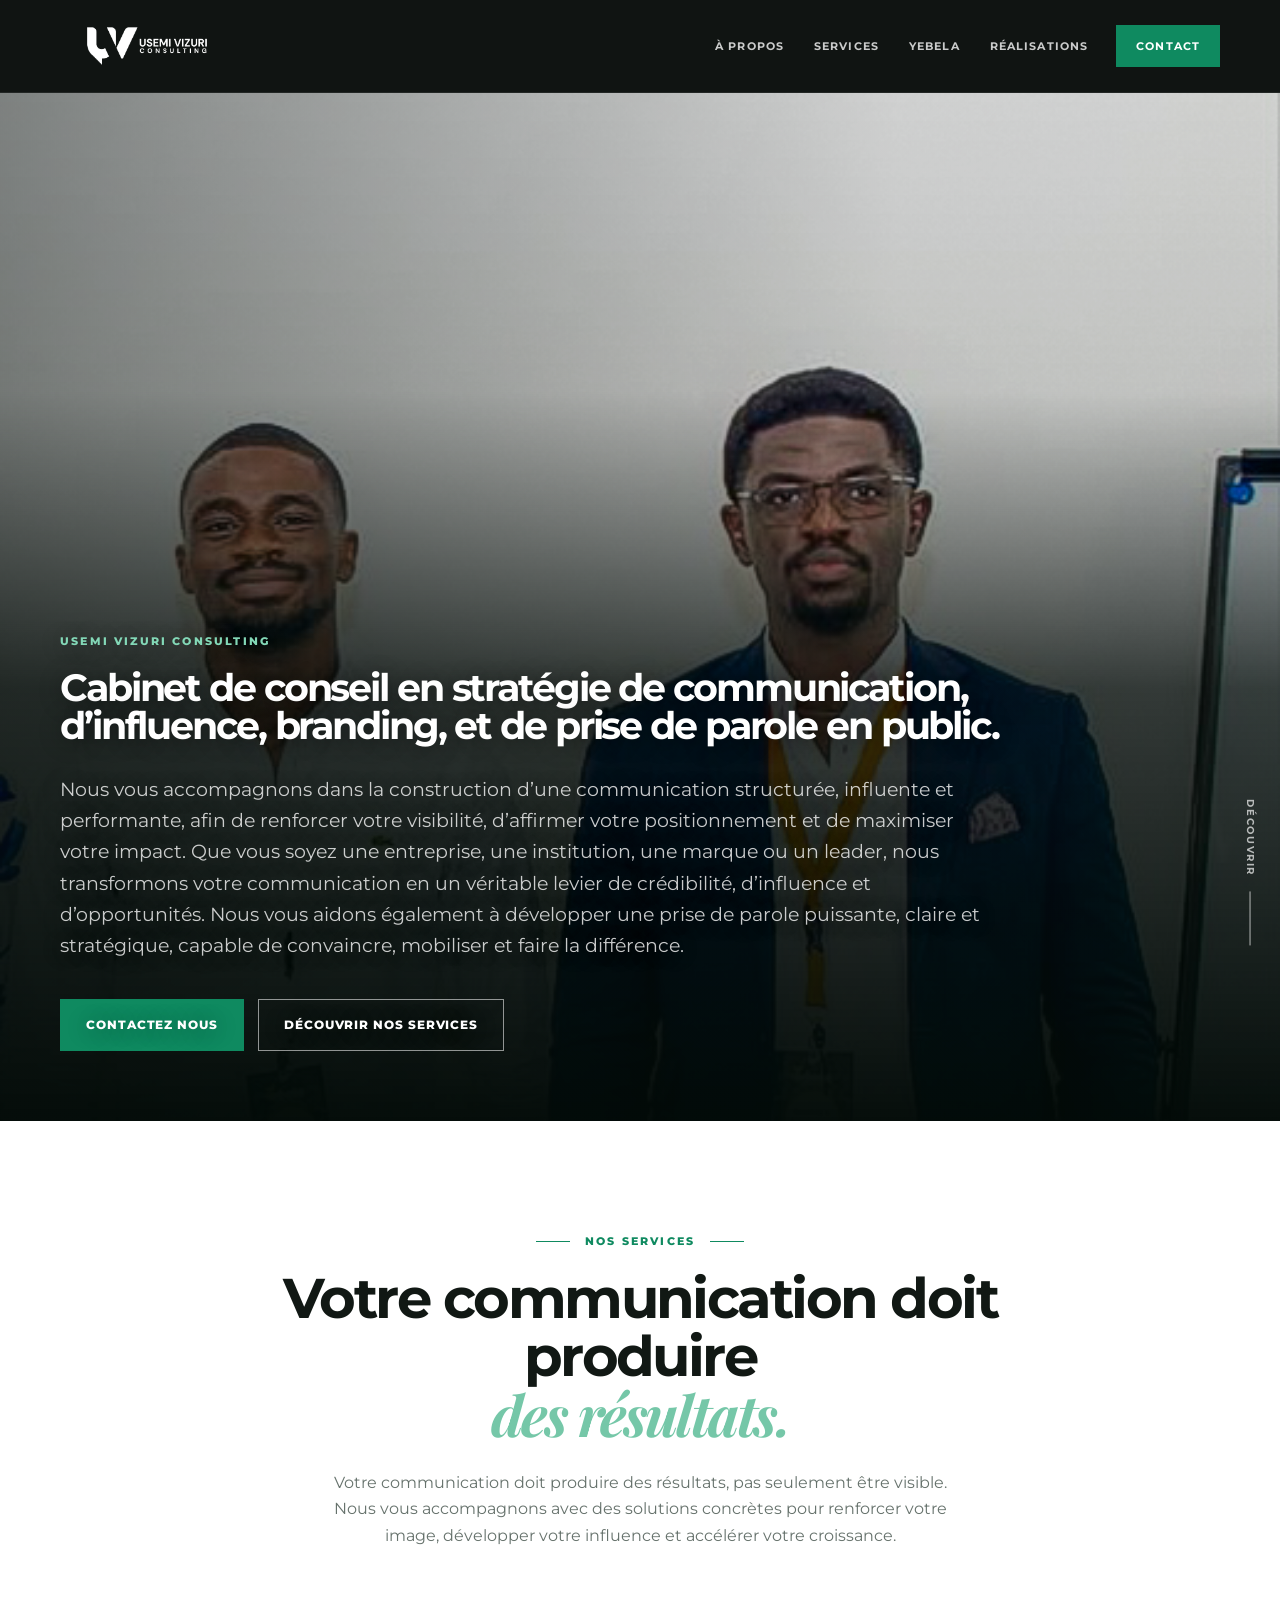
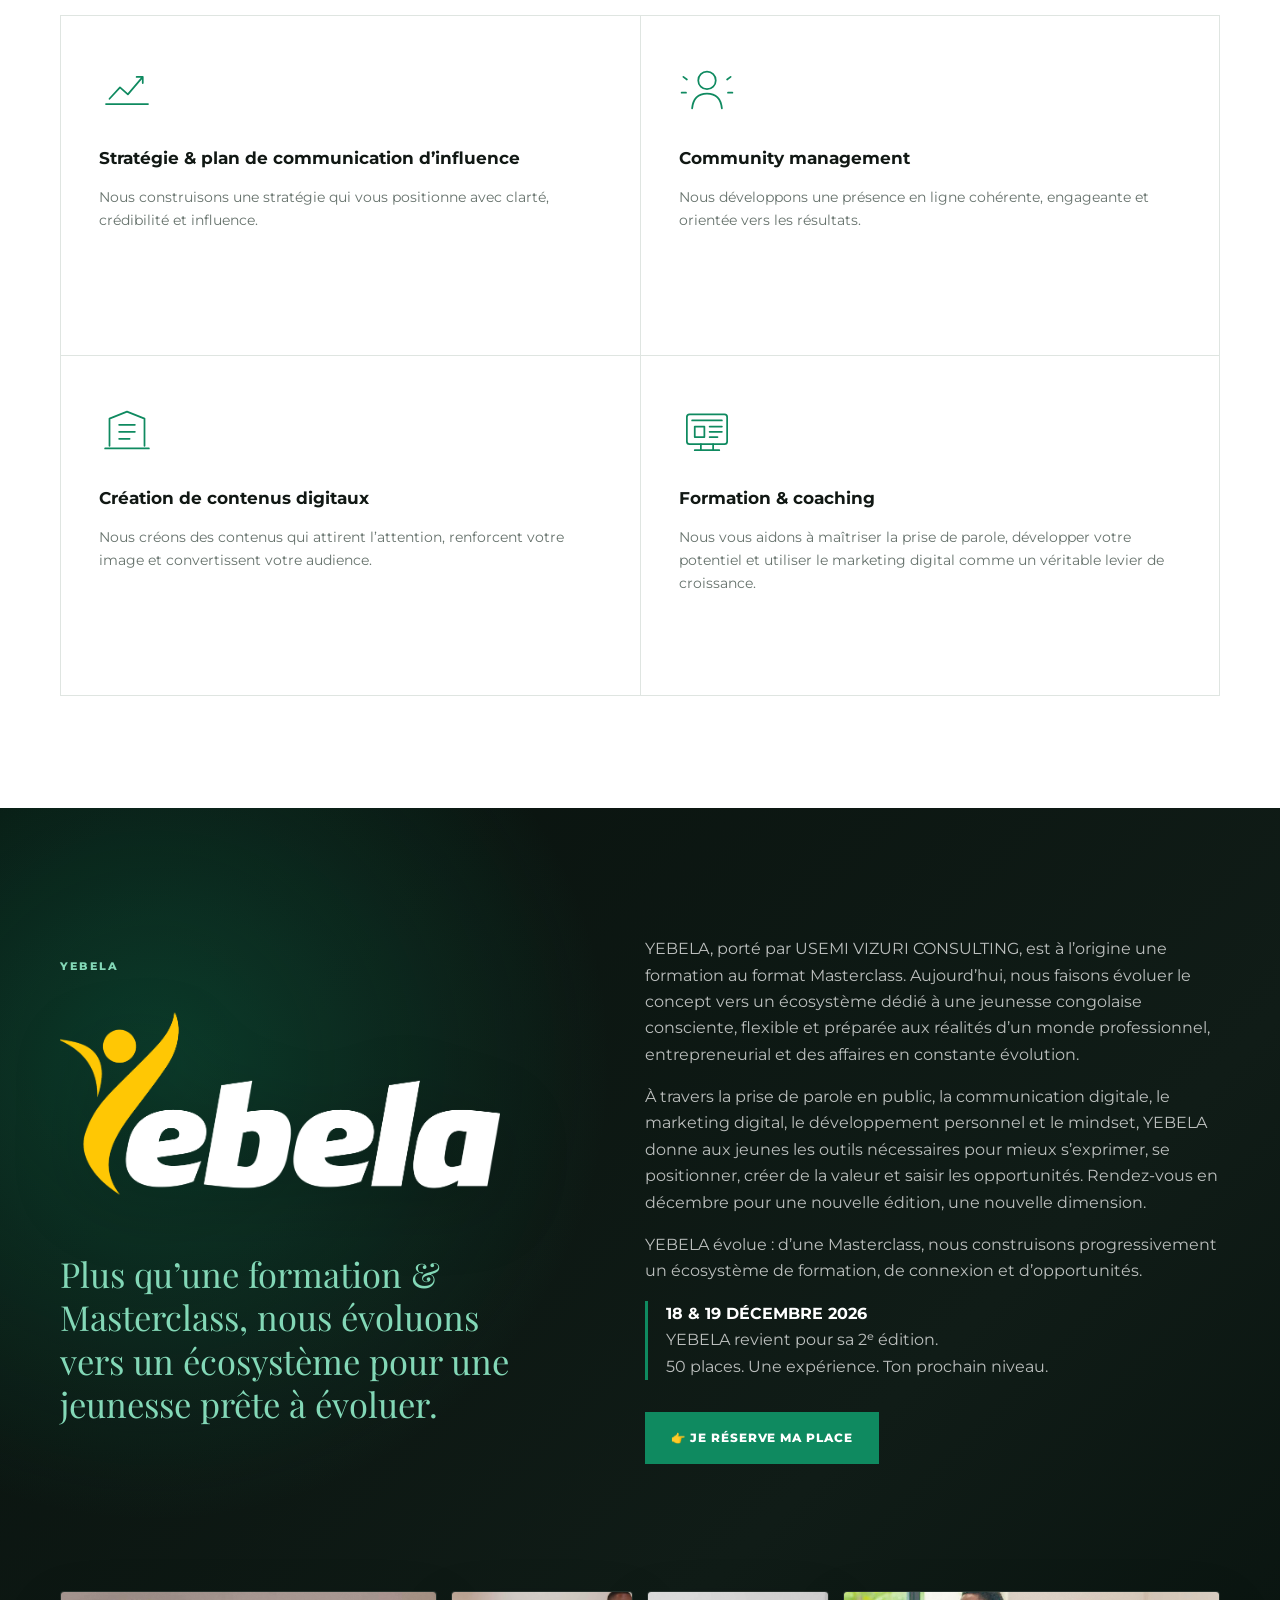
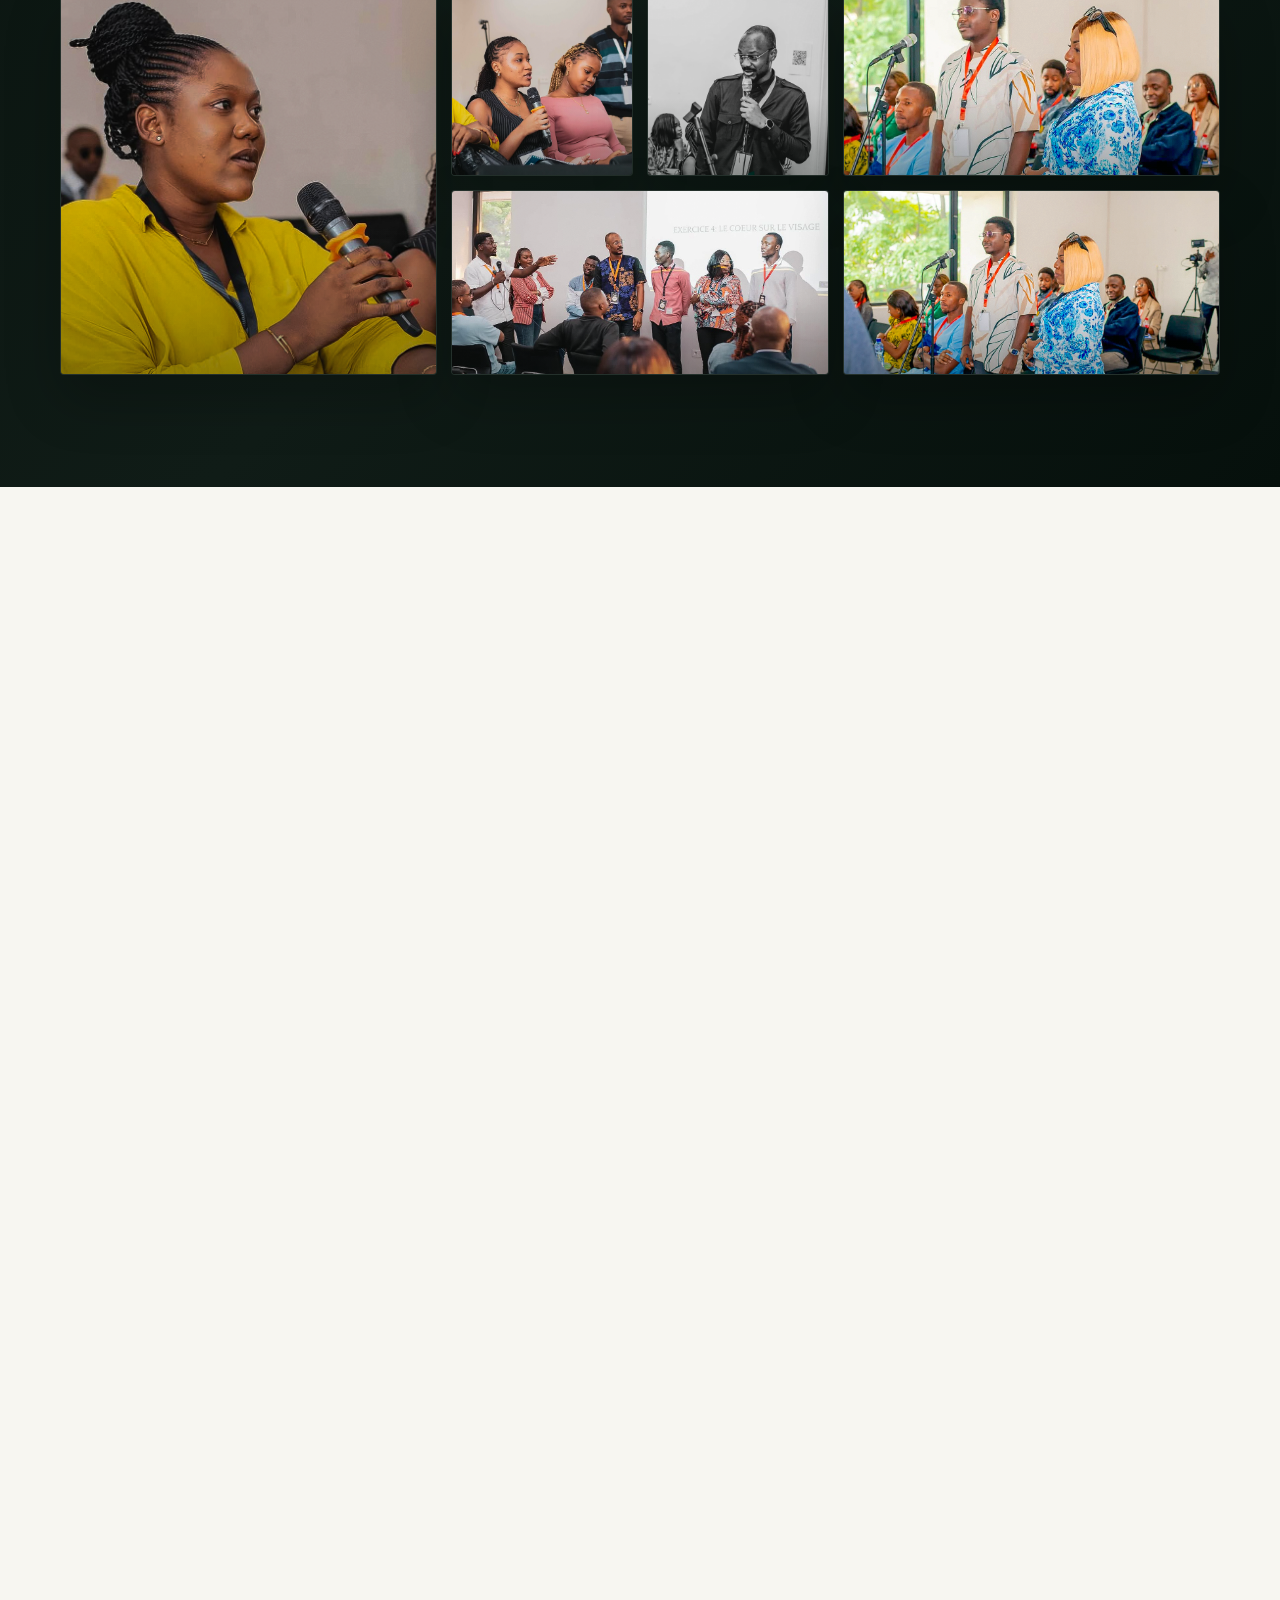
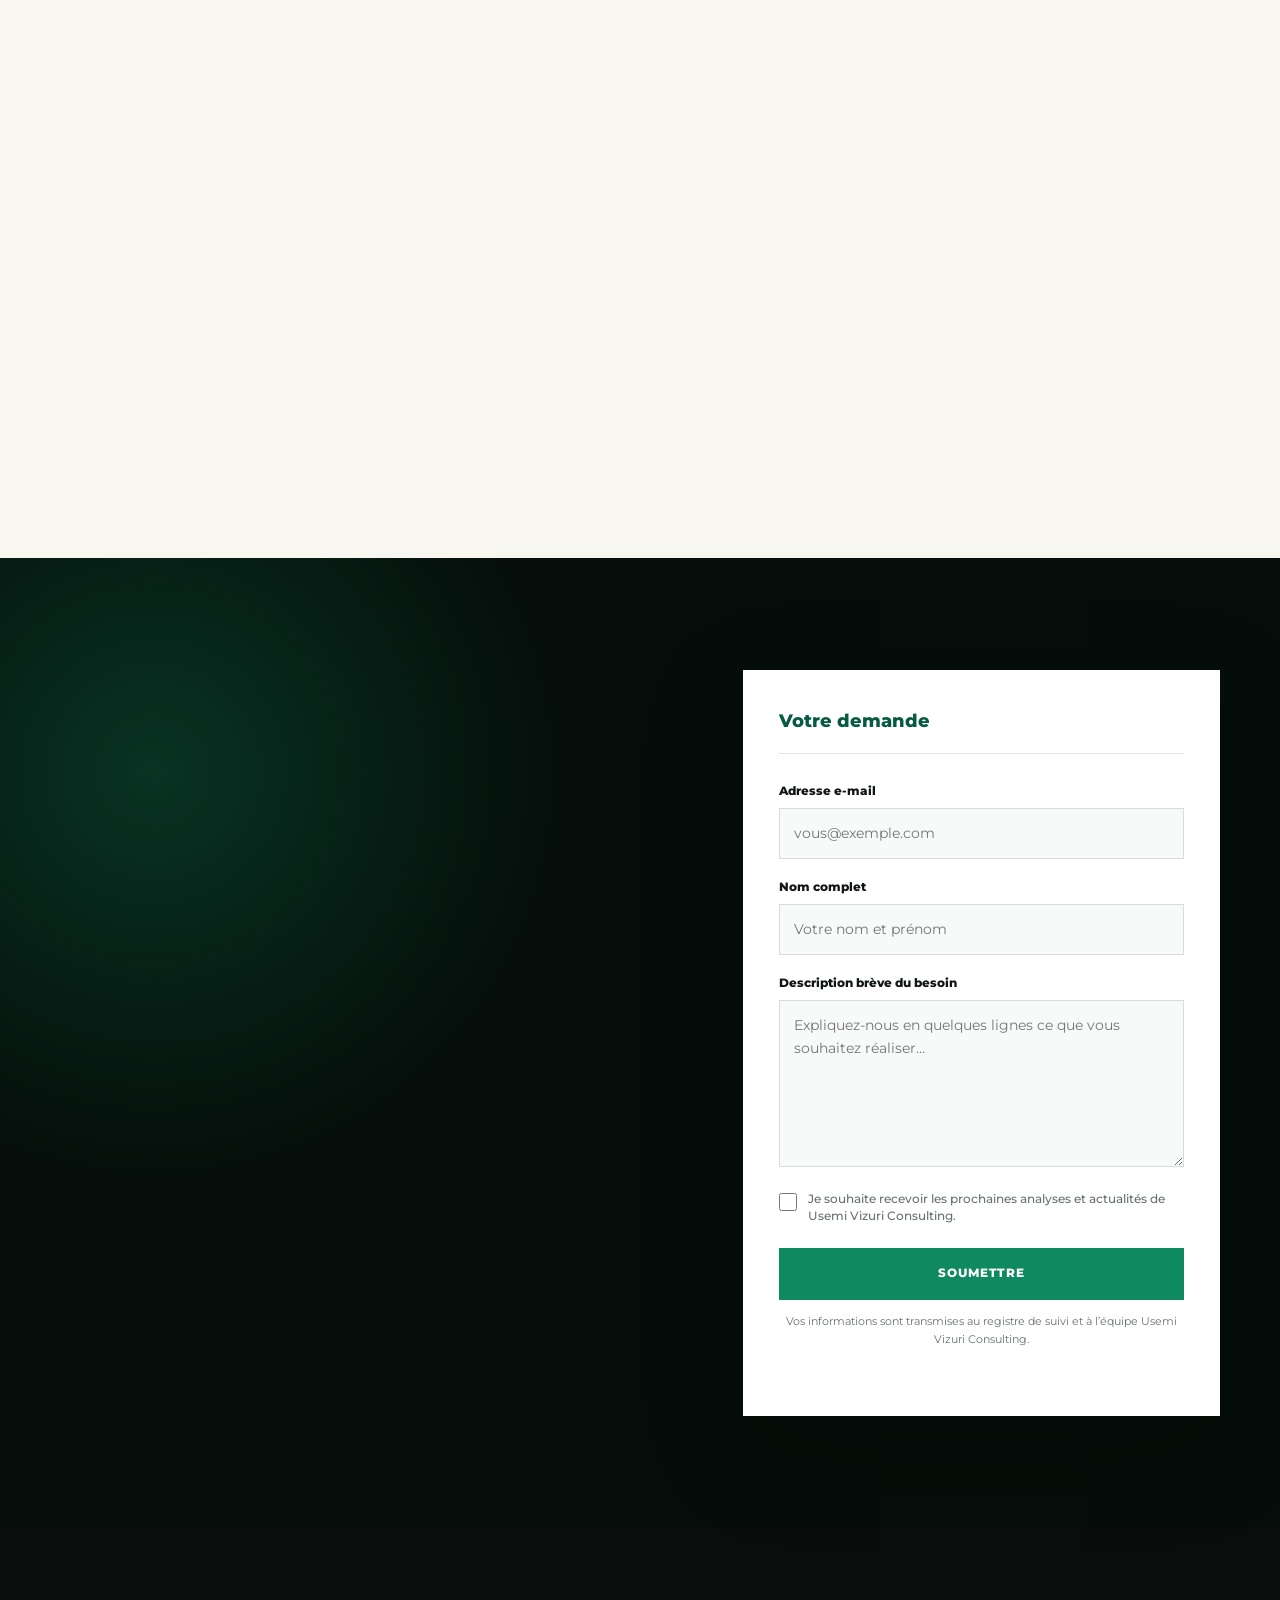
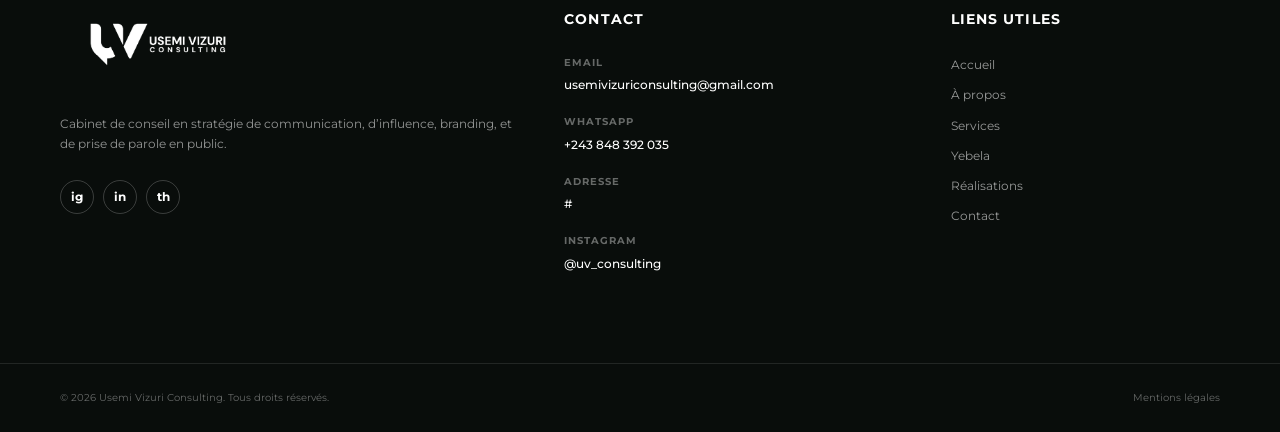
==== commit c8667f5f: "Publie la version actuelle du site Usemi Vizuri" ====
--- a/index.html
+++ b/index.html
@@ -9,7 +9,7 @@
   <link rel="preconnect" href="https://fonts.googleapis.com">
   <link rel="preconnect" href="https://fonts.gstatic.com" crossorigin>
   <link href="https://fonts.googleapis.com/css2?family=Montserrat:wght@400;500;600;700;800&family=Playfair+Display:ital,wght@0,700;1,700&display=swap" rel="stylesheet">
-  <link rel="icon" href="assets/logo-usemi-vizuri.svg" type="image/svg+xml">
+  <link rel="icon" href="assets/logo-usemi-vizuri-dark.png" type="image/png">
   <link rel="stylesheet" href="styles.css">
 </head>
 <body>
@@ -18,7 +18,7 @@
   <header class="site-header" id="top">
     <div class="container header-inner">
       <a class="brand" href="index.html" aria-label="Usemi Vizuri Consulting — Accueil">
-        <span class="brand-logo"><img src="assets/logo-usemi-vizuri.svg" alt="Logo Usemi Vizuri Consulting"></span>
+        <span class="brand-logo"><img src="assets/logo-usemi-vizuri-white.png" alt="Logo Usemi Vizuri Consulting"></span>
         <span class="brand-copy">
           <strong>Usemi Vizuri</strong>
           <small>Consulting</small>
@@ -120,8 +120,8 @@
           <p>YEBELA, porté par USEMI VIZURI CONSULTING, est à l’origine une formation au format Masterclass. Aujourd’hui, nous faisons évoluer le concept vers un écosystème dédié à une jeunesse congolaise consciente, flexible et préparée aux réalités d’un monde professionnel, entrepreneurial et des affaires en constante évolution.</p>
           <p>À travers la prise de parole en public, la communication digitale, le marketing digital, le développement personnel et le mindset, YEBELA donne aux jeunes les outils nécessaires pour mieux s’exprimer, se positionner, créer de la valeur et saisir les opportunités. Rendez-vous en décembre pour une nouvelle édition, une nouvelle dimension.</p>
           <p>YEBELA évolue : d’une Masterclass, nous construisons progressivement un écosystème de formation, de connexion et d’opportunités.</p>
-          <h3>Vous souhaitez participer ?</h3>
-          <a class="button button-primary" href="https://wa.me/243848392035?text=Bonjour%20Usemi%20Vizuri%20Consulting%2C%20je%20souhaite%20participer%20%C3%A0%20la%20prochaine%20%C3%A9dition%20de%20YEBELA." target="_blank" rel="noopener">Rejoignez-nous et réservez votre place.</a>
+          <p class="yebela-date"><strong>18 &amp; 19 DÉCEMBRE 2026</strong><br>YEBELA revient pour sa 2ᵉ édition.<br>50 places. Une expérience. Ton prochain niveau.</p>
+          <a class="button button-primary" data-yebela-reservation href="https://wa.me/243848392035?text=Bonjour%20Usemi%20Vizuri%20Consulting%2C%20je%20souhaite%20r%C3%A9server%20ma%20place%20pour%20YEBELA%20les%2018%20et%2019%20d%C3%A9cembre%202026." target="_blank" rel="noopener">&#x1F449; JE RÉSERVE MA PLACE</a>
         </div>
         <div class="yebela-gallery reveal" aria-label="Temps forts des formations YEBELA">
           <figure><img src="assets/media/yebela/IMG-20260814-WA0051_traitee.png" alt="Temps fort d’une formation YEBELA" loading="lazy"></figure>
@@ -240,7 +240,7 @@
     <div class="container footer-grid">
       <div class="footer-brand">
         <a class="brand footer-logo" href="index.html">
-          <span class="brand-logo"><img src="assets/logo-usemi-vizuri.svg" alt="Logo Usemi Vizuri Consulting"></span>
+          <span class="brand-logo"><img src="assets/logo-usemi-vizuri-white.png" alt="Logo Usemi Vizuri Consulting"></span>
           <span class="brand-copy"><strong>Usemi Vizuri</strong><small>Consulting</small></span>
         </a>
         <p>Cabinet de conseil en stratégie de communication, d’influence, branding, et de prise de parole en public.</p>
--- a/styles.css
+++ b/styles.css
@@ -85,22 +85,22 @@
 .brand {
   display: inline-flex;
   align-items: center;
-  gap: 13px;
+  gap: 0;
   color: var(--white);
 }
 
 .brand-logo {
   display: grid;
   place-items: center;
-  width: 64px;
+  width: 174px;
   height: 64px;
-  overflow: hidden;
-  border-radius: 50%;
-  background: var(--white);
-}
-
-.brand-logo img { width: 54px; height: 54px; object-fit: contain; }
-.brand-copy { display: grid; line-height: 1.05; }
+  overflow: visible;
+  border-radius: 0;
+  background: transparent;
+}
+
+.brand-logo img { width: 100%; height: 100%; object-fit: contain; }
+.brand-copy { display: none; line-height: 1.05; }
 .brand-copy strong { font-size: .92rem; letter-spacing: .04em; }
 .brand-copy small {
   margin-top: 6px;
@@ -334,6 +334,8 @@
   color: var(--white);
 }
 .yebela-grid { display: grid; grid-template-columns: .9fr 1.1fr; align-items: center; gap: clamp(54px, 9vw, 130px); }
+.yebela-grid > * { min-width: 0; }
+.yebela-tagline, .yebela-copy > p { overflow-wrap: anywhere; }
 .yebela-intro { position: relative; min-height: 500px; display: flex; flex-direction: column; justify-content: center; }
 .yebela-logo {
   position: relative;
@@ -401,6 +403,266 @@
 .yebela-date { margin-bottom: 32px; padding-left: 18px; border-left: 3px solid var(--green-bright); }
 .yebela-date strong { color: var(--white); }
 .yebela-copy .button { width: auto; }
+
+.video-showcase {
+  position: relative;
+  background:
+    radial-gradient(circle at top left, rgba(131, 216, 183, .12), transparent 28%),
+    linear-gradient(180deg, #08150f 0%, #0c1d18 32%, #07130e 100%);
+  color: var(--white);
+}
+.video-showcase .section-heading {
+  margin-bottom: 46px;
+}
+.video-showcase .section-heading h2 {
+  max-width: 780px;
+  margin-inline: auto;
+  color: #f4f7f3;
+  font-size: clamp(2.3rem, 5vw, 4.6rem);
+}
+.video-feature {
+  display: grid;
+  grid-template-columns: 1.4fr .95fr;
+  gap: 28px;
+  align-items: stretch;
+}
+.realisations-video-feature {
+  grid-template-columns: minmax(0, 1fr);
+  justify-items: center;
+}
+.video-card-featured.realisations-video-card {
+  width: min(78vw, 340px);
+  aspect-ratio: 9 / 16;
+  height: auto;
+  min-height: 0;
+}
+.video-stack {
+  display: grid;
+  gap: 28px;
+}
+.video-card {
+  position: relative;
+  min-height: 260px;
+  overflow: hidden;
+  border: 1px solid rgba(255, 255, 255, .12);
+  border-radius: 28px;
+  background: #0a1712;
+  box-shadow: 0 30px 80px rgba(0, 0, 0, .28);
+  isolation: isolate;
+}
+.video-card::before {
+  position: absolute;
+  inset: 0;
+  z-index: 1;
+  content: "";
+  background: linear-gradient(180deg, rgba(5, 13, 10, .14) 0%, rgba(5, 13, 10, .72) 65%, rgba(5, 13, 10, .88) 100%);
+}
+.video-card img,
+.video-card video {
+  width: 100%;
+  height: 100%;
+  object-fit: cover;
+  transition: transform .7s ease, filter .7s ease;
+  filter: saturate(1.08) contrast(1.05);
+}
+.video-card:hover img,
+.video-card:hover video {
+  transform: scale(1.04);
+  filter: saturate(1.12) contrast(1.08);
+}
+.video-card-featured {
+  min-height: 620px;
+}
+.video-media {
+  display: block;
+  background: #08130f;
+}
+.video-controls {
+  position: absolute;
+  right: 18px;
+  bottom: 86px;
+  left: 18px;
+  z-index: 4;
+  display: grid;
+  gap: 8px;
+  opacity: 0;
+  visibility: hidden;
+  pointer-events: none;
+  transform: translateY(10px);
+  transition: opacity .22s ease, transform .22s ease, visibility .22s ease;
+}
+.video-card.is-playing .video-controls,
+.video-card.is-hovered .video-controls,
+.video-card:hover .video-controls,
+.video-card:focus-within .video-controls {
+  opacity: 1;
+  visibility: visible;
+  pointer-events: auto;
+  transform: translateY(0);
+}
+.video-control-row {
+  display: grid;
+  grid-template-columns: 1fr auto;
+  gap: 10px;
+  align-items: center;
+}
+.video-progress {
+  width: 100%;
+  height: 4px;
+  border-radius: 999px;
+  background: rgba(255,255,255,.25);
+  accent-color: #83d8b7;
+  cursor: pointer;
+  -webkit-appearance: none;
+  appearance: none;
+  outline: none;
+}
+.video-sound {
+  display: grid;
+  place-items: center;
+  width: 34px;
+  height: 34px;
+  border: 1px solid rgba(255,255,255,.28);
+  border-radius: 50%;
+  background: rgba(10, 18, 14, .45);
+  color: var(--white);
+  cursor: pointer;
+  transition: transform .2s ease, border-color .2s ease, background .2s ease;
+}
+.video-sound:hover,
+.video-sound:focus-visible {
+  transform: scale(1.04);
+  border-color: rgba(131, 216, 183, .9);
+  background: rgba(131, 216, 183, .16);
+}
+.video-sound span {
+  font-size: .82rem;
+  line-height: 1;
+}
+.video-progress::-webkit-slider-thumb {
+  -webkit-appearance: none;
+  width: 12px;
+  height: 12px;
+  border-radius: 50%;
+  background: #83d8b7;
+  border: 2px solid rgba(9, 16, 12, .9);
+  box-shadow: 0 0 0 4px rgba(131, 216, 183, .18);
+}
+.video-progress::-moz-range-thumb {
+  width: 12px;
+  height: 12px;
+  border: 2px solid rgba(9, 16, 12, .9);
+  border-radius: 50%;
+  background: #83d8b7;
+  box-shadow: 0 0 0 4px rgba(131, 216, 183, .18);
+}
+.video-timing {
+  display: flex;
+  align-items: center;
+  justify-content: space-between;
+  color: rgba(255,255,255,.8);
+  font-size: .6rem;
+  font-weight: 700;
+  letter-spacing: .08em;
+  text-transform: uppercase;
+}
+.video-play {
+  position: absolute;
+  top: 28px;
+  left: 28px;
+  z-index: 2;
+  display: grid;
+  place-items: center;
+  width: 72px;
+  height: 72px;
+  border: 1px solid rgba(255, 255, 255, .46);
+  border-radius: 50%;
+  background: rgba(8, 18, 14, .36);
+  backdrop-filter: blur(12px);
+  color: var(--white);
+  cursor: pointer;
+  transition: transform .25s ease, background .25s ease, border-color .25s ease, box-shadow .25s ease;
+  box-shadow: 0 18px 34px rgba(0, 0, 0, .18);
+}
+.video-play span {
+  display: inline-block;
+  margin-left: 4px;
+  font-size: 1.12rem;
+}
+.video-card:hover .video-play,
+.video-play:hover,
+.video-play:focus-visible,
+.video-play.is-playing {
+  transform: scale(1.04);
+  background: rgba(131, 216, 183, .2);
+  border-color: rgba(131, 216, 183, .88);
+  box-shadow: 0 18px 38px rgba(131, 216, 183, .14);
+}
+.video-play.is-playing {
+  background: rgba(131, 216, 183, .14);
+}
+.video-content {
+  position: absolute;
+  right: 26px;
+  bottom: 16px;
+  left: 26px;
+  z-index: 2;
+  display: grid;
+  gap: 12px;
+}
+.video-tag {
+  display: inline-block;
+  width: fit-content;
+  padding: 8px 12px;
+  border: 1px solid rgba(131, 216, 183, .4);
+  border-radius: 999px;
+  background: rgba(8, 18, 14, .34);
+  color: #a6e5ca;
+  font-size: .62rem;
+  font-weight: 800;
+  letter-spacing: .12em;
+  text-transform: uppercase;
+}
+.video-content h3 {
+  max-width: 560px;
+  margin: 0;
+  color: var(--white);
+  font-size: clamp(1.5rem, 2vw, 2.65rem);
+  line-height: 1.08;
+  letter-spacing: -.04em;
+}
+
+@media (max-width: 900px) {
+  .video-showcase .section-heading {
+    margin-bottom: 32px;
+  }
+  .video-feature {
+    grid-template-columns: 1fr;
+    gap: 22px;
+  }
+  .video-card-featured {
+    min-height: 420px;
+  }
+}
+
+@media (max-width: 620px) {
+  .video-card,
+  .video-card-featured {
+    min-height: 300px;
+    border-radius: 20px;
+  }
+  .video-play {
+    top: 18px;
+    left: 18px;
+    width: 58px;
+    height: 58px;
+  }
+  .video-content {
+    right: 18px;
+    bottom: 18px;
+    left: 18px;
+  }
+}
 
 .clients { background: var(--white); }
 .client-shell { position: relative; display: grid; grid-template-columns: 46px 1fr 46px; align-items: center; gap: 18px; }
@@ -529,7 +791,7 @@
 
 .site-footer { background: var(--black); color: var(--white); }
 .footer-grid { display: grid; grid-template-columns: 1.35fr 1fr .8fr; gap: 50px; padding-block: 80px 70px; }
-.footer-logo .brand-logo { width: 72px; height: 72px; }
+.footer-logo .brand-logo { width: 196px; height: 72px; }
 .footer-brand > p { margin: 25px 0; color: rgba(255,255,255,.56); font-size: .78rem; }
 .social-links { display: flex; gap: 9px; }
 .social-links a { width: 34px; height: 34px; display: grid; place-items: center; border: 1px solid rgba(255,255,255,.2); border-radius: 50%; font-size: .72rem; font-weight: 700; }
@@ -610,8 +872,8 @@
   html { scroll-padding-top: 78px; }
   .container { width: min(100% - 30px, var(--container)); }
   .site-header, .header-inner { min-height: 78px; }
-  .brand-logo { width: 54px; height: 54px; }
-  .brand-logo img { width: 45px; height: 45px; }
+  .brand-logo { width: 146px; height: 54px; }
+  .brand-logo img { width: 100%; height: 100%; }
   .brand-copy { display: none; }
   .hero { min-height: calc(100svh - 78px); background-position: 64% center; }
   .hero-shade { background: linear-gradient(0deg, rgba(2,13,9,.96) 0%, rgba(2,13,9,.7) 64%, rgba(2,13,9,.28) 100%); }
@@ -682,7 +944,7 @@
   padding: 150px 0 82px;
   background:
     linear-gradient(90deg, rgba(3, 13, 10, .96), rgba(3, 13, 10, .55)),
-    var(--page-image, url("assets/media/photos/IMG-20260814-WA0048_traitee.png")) center / cover no-repeat;
+    var(--page-image, url("assets/media/photos/IMG-20260814-WA0048_traitee.png")) center 20% / cover no-repeat;
   color: var(--white);
 }
 .page-hero::after {
@@ -746,7 +1008,7 @@
   min-height: calc(100vh - 92px);
   background:
     radial-gradient(circle at 76% 28%, rgba(15, 138, 96, .24), transparent 26%),
-    linear-gradient(135deg, #020a07, #07150f 56%, #030b08);
+    linear-gradient(135deg, #020a07, #07150f 56%, #25302c);
 }
 .hero-layout {
   min-height: calc(100vh - 92px);
@@ -865,7 +1127,7 @@
 .client-portfolio-card { position: relative; min-width: 0; margin: 0; overflow: hidden; background: #dfe5e1; }
 .client-portfolio-card-featured { grid-column: span 2; grid-row: span 2; }
 .client-portfolio-card:nth-child(6) { grid-column: span 2; }
-.client-portfolio-card img { width: 100%; height: 100%; object-fit: cover; transition: transform .65s ease; }
+.client-portfolio-card img { width: 100%; height: 100%; object-fit: cover; filter: saturate(.9) contrast(1.06) brightness(.92); transition: transform .65s ease; }
 .client-portfolio-card:hover img { transform: scale(1.025); }
 .portfolio-services-intro { padding-block: 90px; color: var(--white); background: var(--green); }
 .portfolio-services-intro-grid { display: grid; grid-template-columns: minmax(180px, .42fr) minmax(0, 1fr); align-items: end; gap: 40px; }
@@ -895,7 +1157,7 @@
 .media-gallery-track { display: grid; grid-auto-flow: column; grid-auto-columns: minmax(285px, 34%); gap: 18px; overflow-x: auto; padding-bottom: 14px; scroll-behavior: smooth; scroll-snap-type: x mandatory; scrollbar-width: thin; scrollbar-color: var(--green-bright) transparent; }
 .media-gallery-card { position: relative; min-height: 470px; margin: 0; overflow: hidden; scroll-snap-align: start; background: #0b1712; }
 .media-gallery-card::after { position: absolute; inset: 0; content: ""; background: linear-gradient(180deg, transparent 56%, rgba(2,12,8,.9)); pointer-events: none; }
-.media-gallery-card img { width: 100%; height: 100%; object-fit: cover; transition: transform .6s ease; }
+.media-gallery-card img { width: 100%; height: 100%; object-fit: cover; filter: saturate(.9) contrast(1.08) brightness(.9); transition: transform .6s ease; }
 .media-gallery-card:hover img { transform: scale(1.035); }
 .media-gallery-card figcaption { position: absolute; left: 20px; right: 20px; bottom: 18px; z-index: 1; color: var(--white); font-size: .68rem; font-weight: 800; letter-spacing: .1em; text-transform: uppercase; }
 .media-gallery-card.wide { grid-column: span 2; }
@@ -936,3 +1198,87 @@
   .client-portfolio-heading h2, .portfolio-services-intro h2 { max-width: 100%; font-size: clamp(2.2rem, 11vw, 3.2rem); overflow-wrap: break-word; }
   .client-portfolio-heading h2 em { font-size: .78em; line-height: 1.05; }
 }
+
+/* Accueil immersif : portrait plein écran et contenu superposé. */
+.hero {
+  min-height: calc(100svh - 92px);
+  background: #020906;
+}
+.hero-layout {
+  min-height: calc(100svh - 92px);
+  display: flex;
+  align-items: flex-end;
+  padding-block: clamp(520px, 60vh, 640px) 70px;
+}
+.hero .hero-inner {
+  width: min(100%, 1120px);
+  padding: 0;
+  text-shadow: 0 2px 22px rgba(0, 0, 0, .45);
+}
+.hero h1 {
+  max-width: 1060px;
+  font-size: clamp(2rem, 3vw, 3.2rem);
+}
+.hero-lead { max-width: 920px; }
+.hero-portrait {
+  position: absolute;
+  inset: 0;
+  z-index: -2;
+  width: 100%;
+  height: 100%;
+  min-height: 0;
+  margin: 0;
+  background: #eef0ef;
+  box-shadow: none;
+}
+.hero-portrait::before,
+.hero-portrait figcaption { display: none; }
+.hero-portrait img {
+  width: 100%;
+  height: 100%;
+  object-fit: cover;
+  object-position: 50% 18%;
+}
+.hero-shade {
+  z-index: -1;
+  background:
+    linear-gradient(180deg, rgba(2, 10, 7, .06) 0%, rgba(2, 10, 7, .12) 29%, rgba(2, 10, 7, .76) 58%, rgba(2, 10, 7, .98) 100%),
+    linear-gradient(90deg, rgba(2, 10, 7, .46) 0%, rgba(2, 10, 7, .08) 70%);
+}
+
+@media (max-width: 700px) {
+  .hero { min-height: calc(100svh - 78px); }
+  .hero-layout {
+    min-height: calc(100svh - 78px);
+    display: flex;
+    padding: clamp(480px, 60svh, 540px) 0 42px;
+  }
+  .hero .hero-inner { padding: 0; }
+  .hero h1 {
+    max-width: 100%;
+    font-size: clamp(1.4rem, 5.6vw, 1.65rem);
+    line-height: 1;
+  }
+  .hero-lead {
+    margin-top: 22px;
+    font-size: .86rem;
+    line-height: 1.58;
+  }
+  .hero-actions { margin-top: 28px; }
+  .hero-portrait {
+    order: initial;
+    inset: 0;
+    width: 100%;
+    height: 100%;
+    min-height: 0;
+    max-height: none;
+    margin: 0;
+    background:
+      linear-gradient(180deg, rgba(2, 10, 7, .04), rgba(2, 10, 7, .82)),
+      url("assets/media/home/visionnaires-usemi-vizuri.png") 32% top / cover no-repeat;
+  }
+  .hero-portrait img { display: none; }
+  .hero-shade {
+    background: linear-gradient(180deg, rgba(2, 10, 7, .02) 0%, rgba(2, 10, 7, .14) 25%, rgba(2, 10, 7, .86) 49%, rgba(2, 10, 7, .99) 100%);
+  }
+}
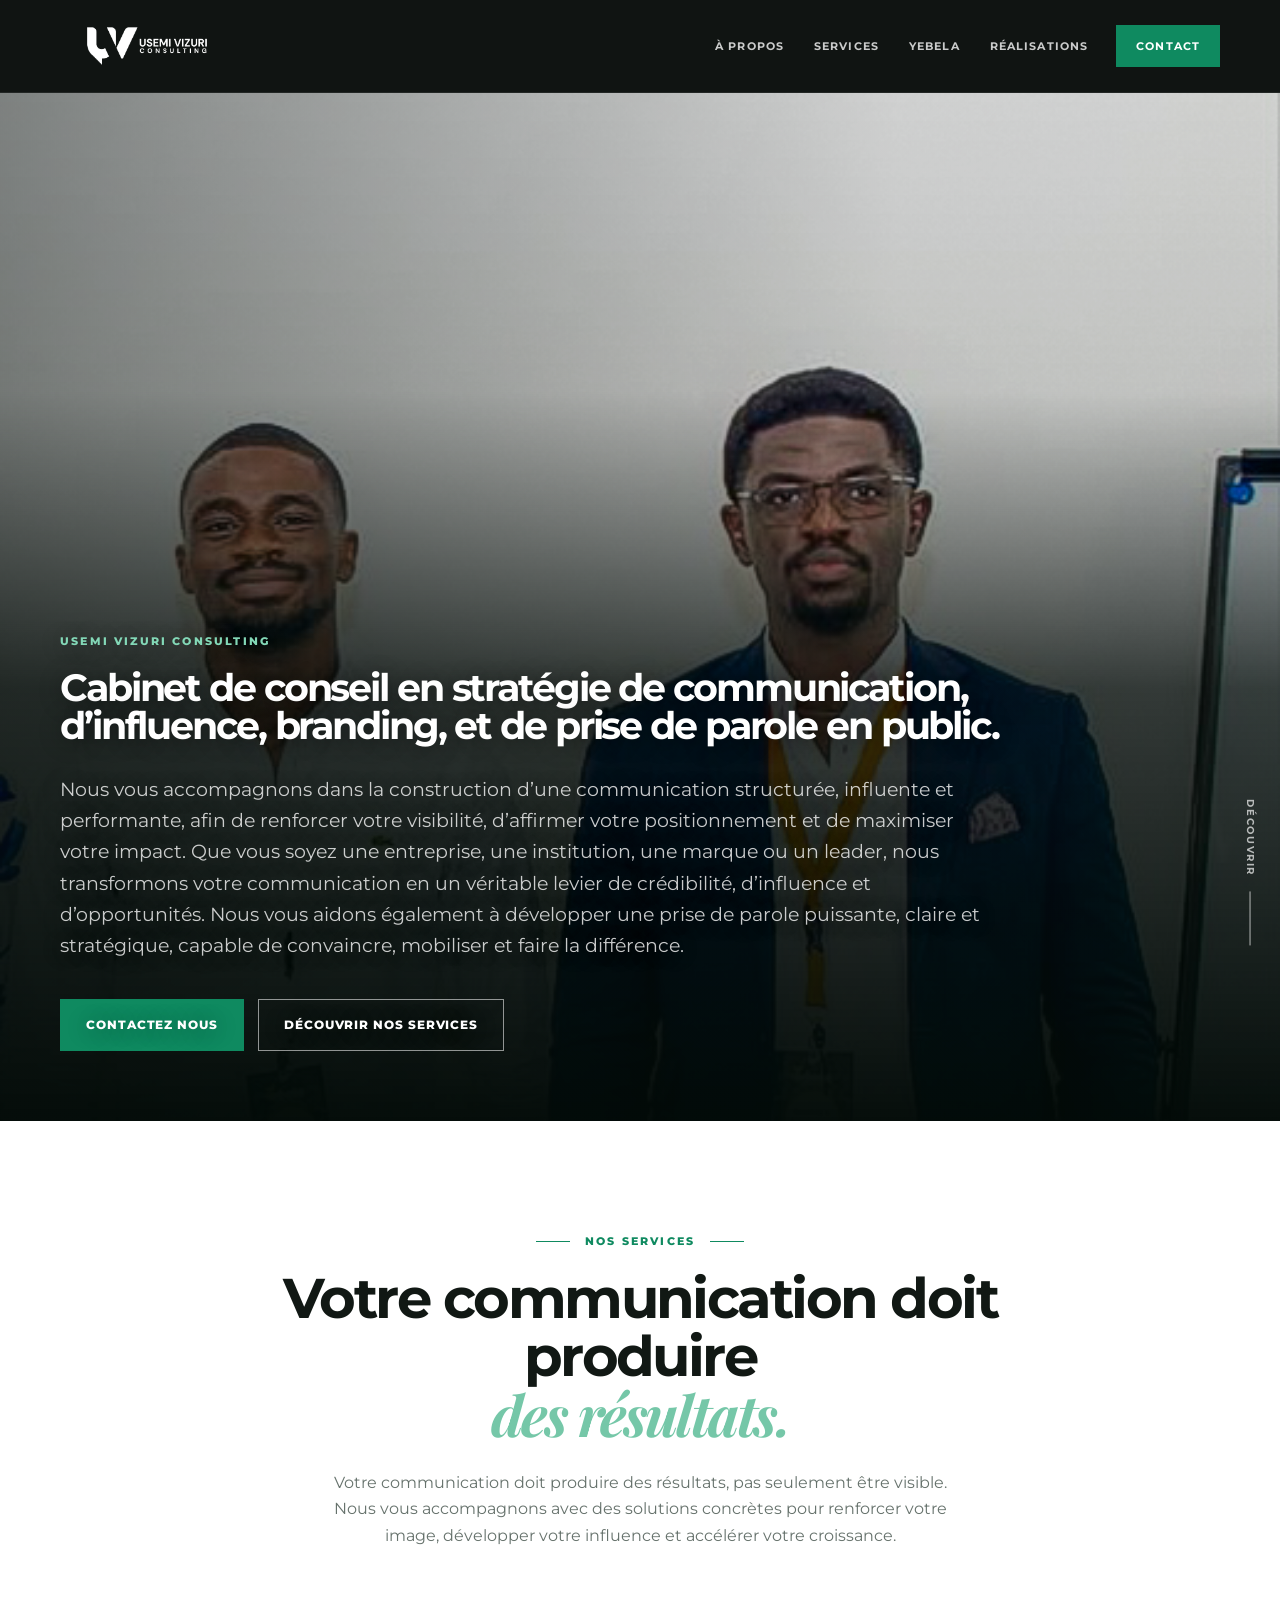
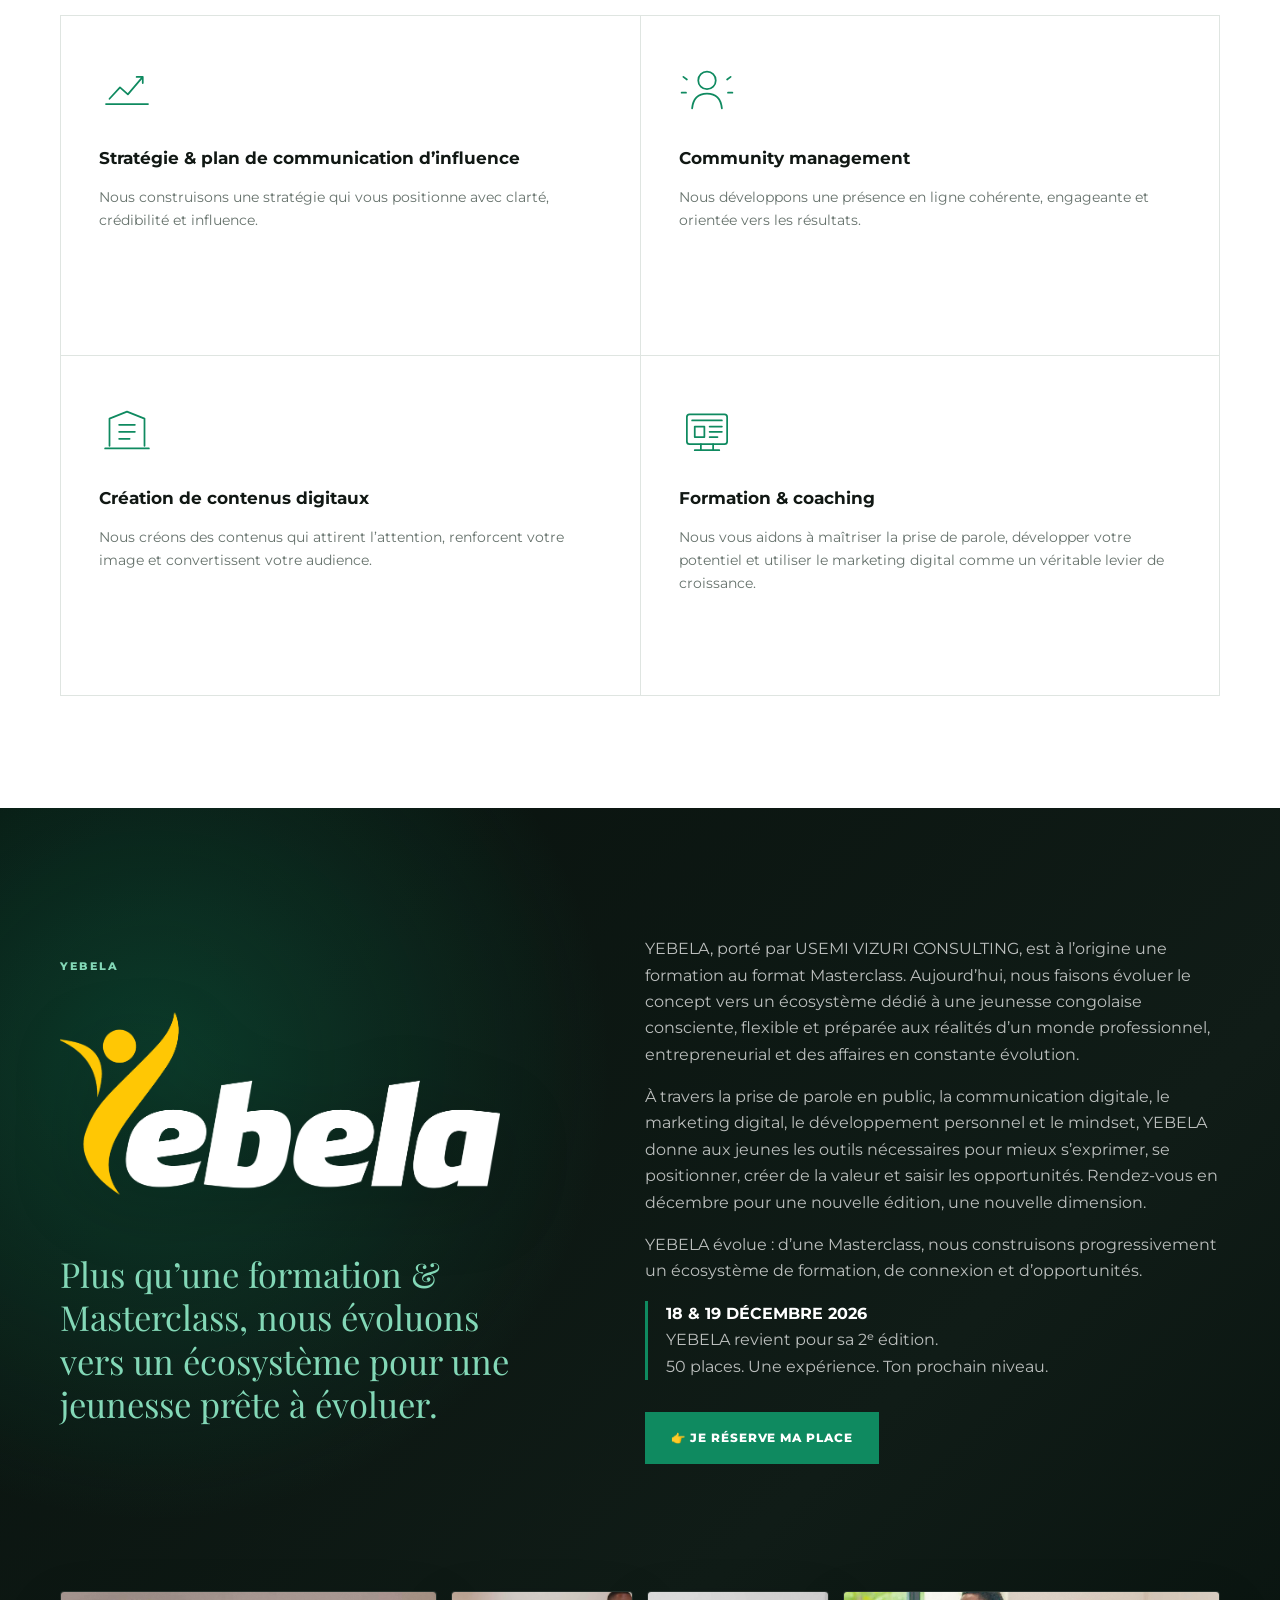
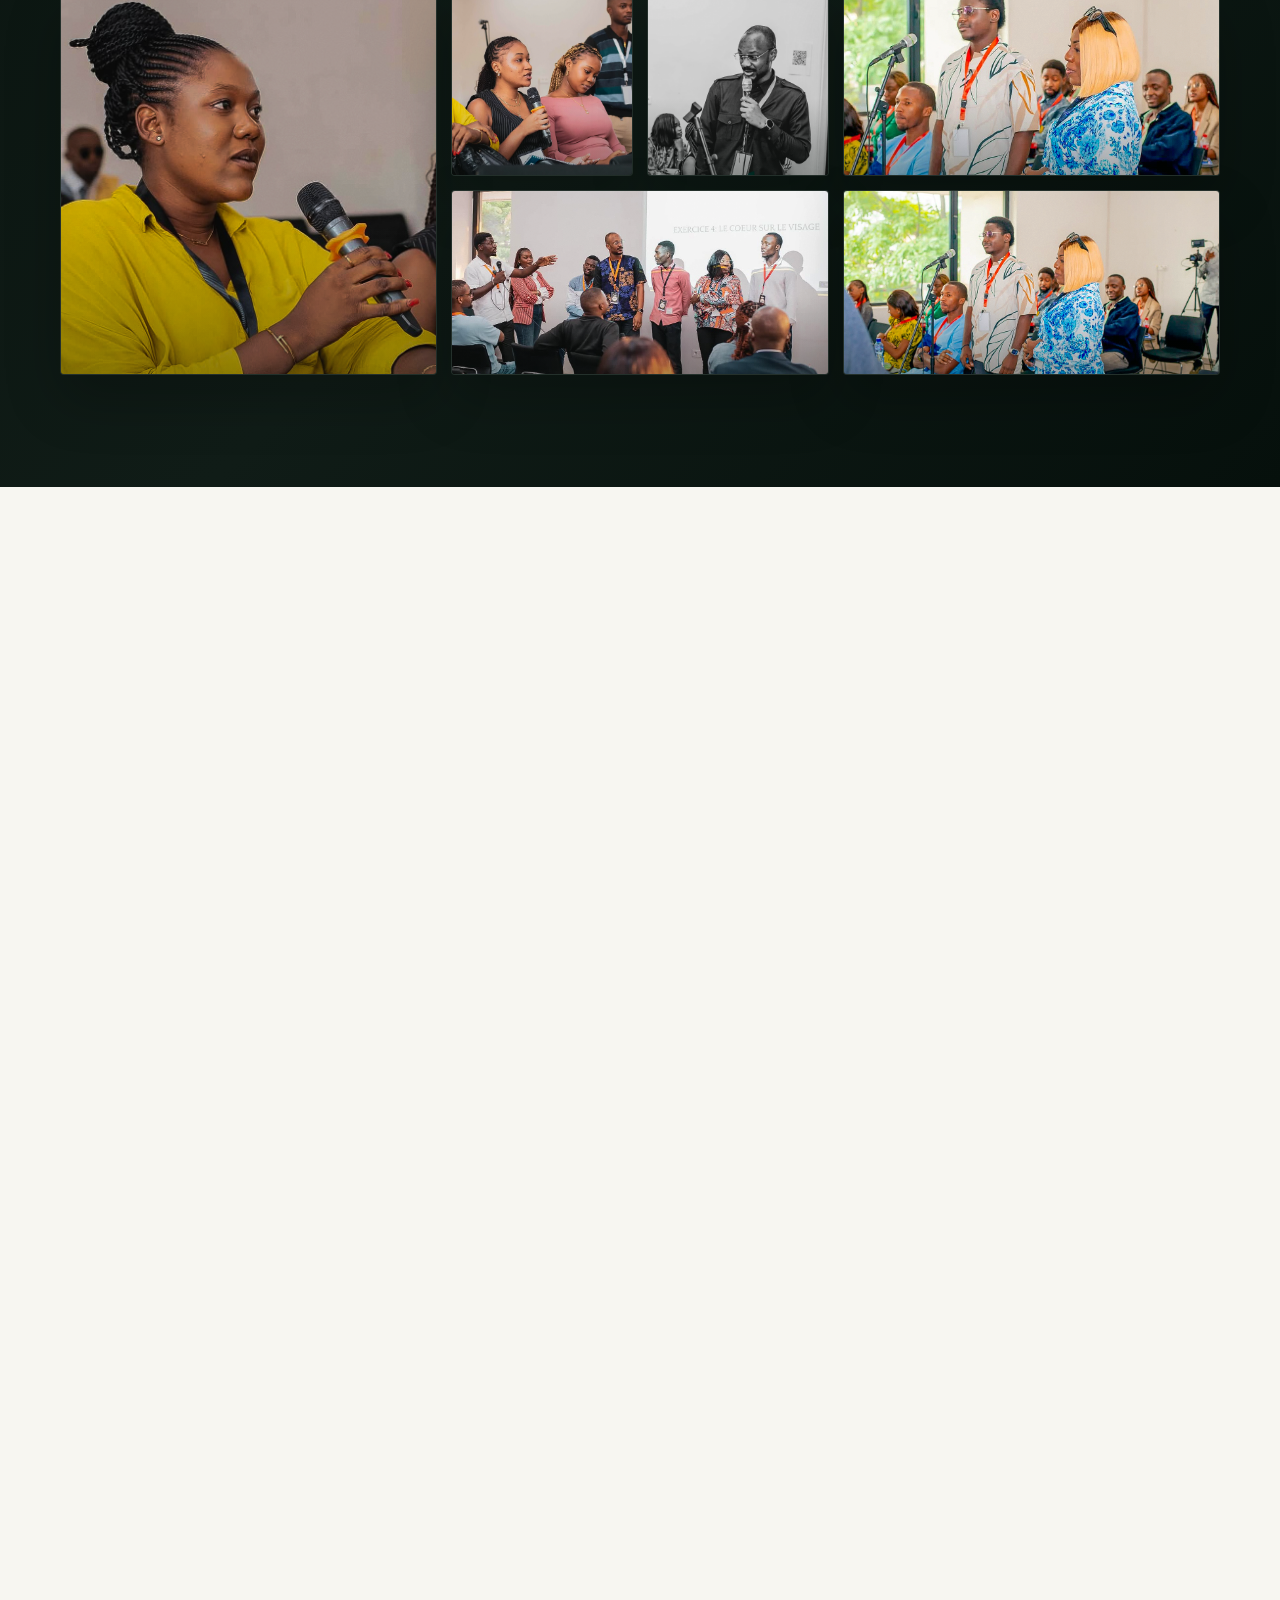
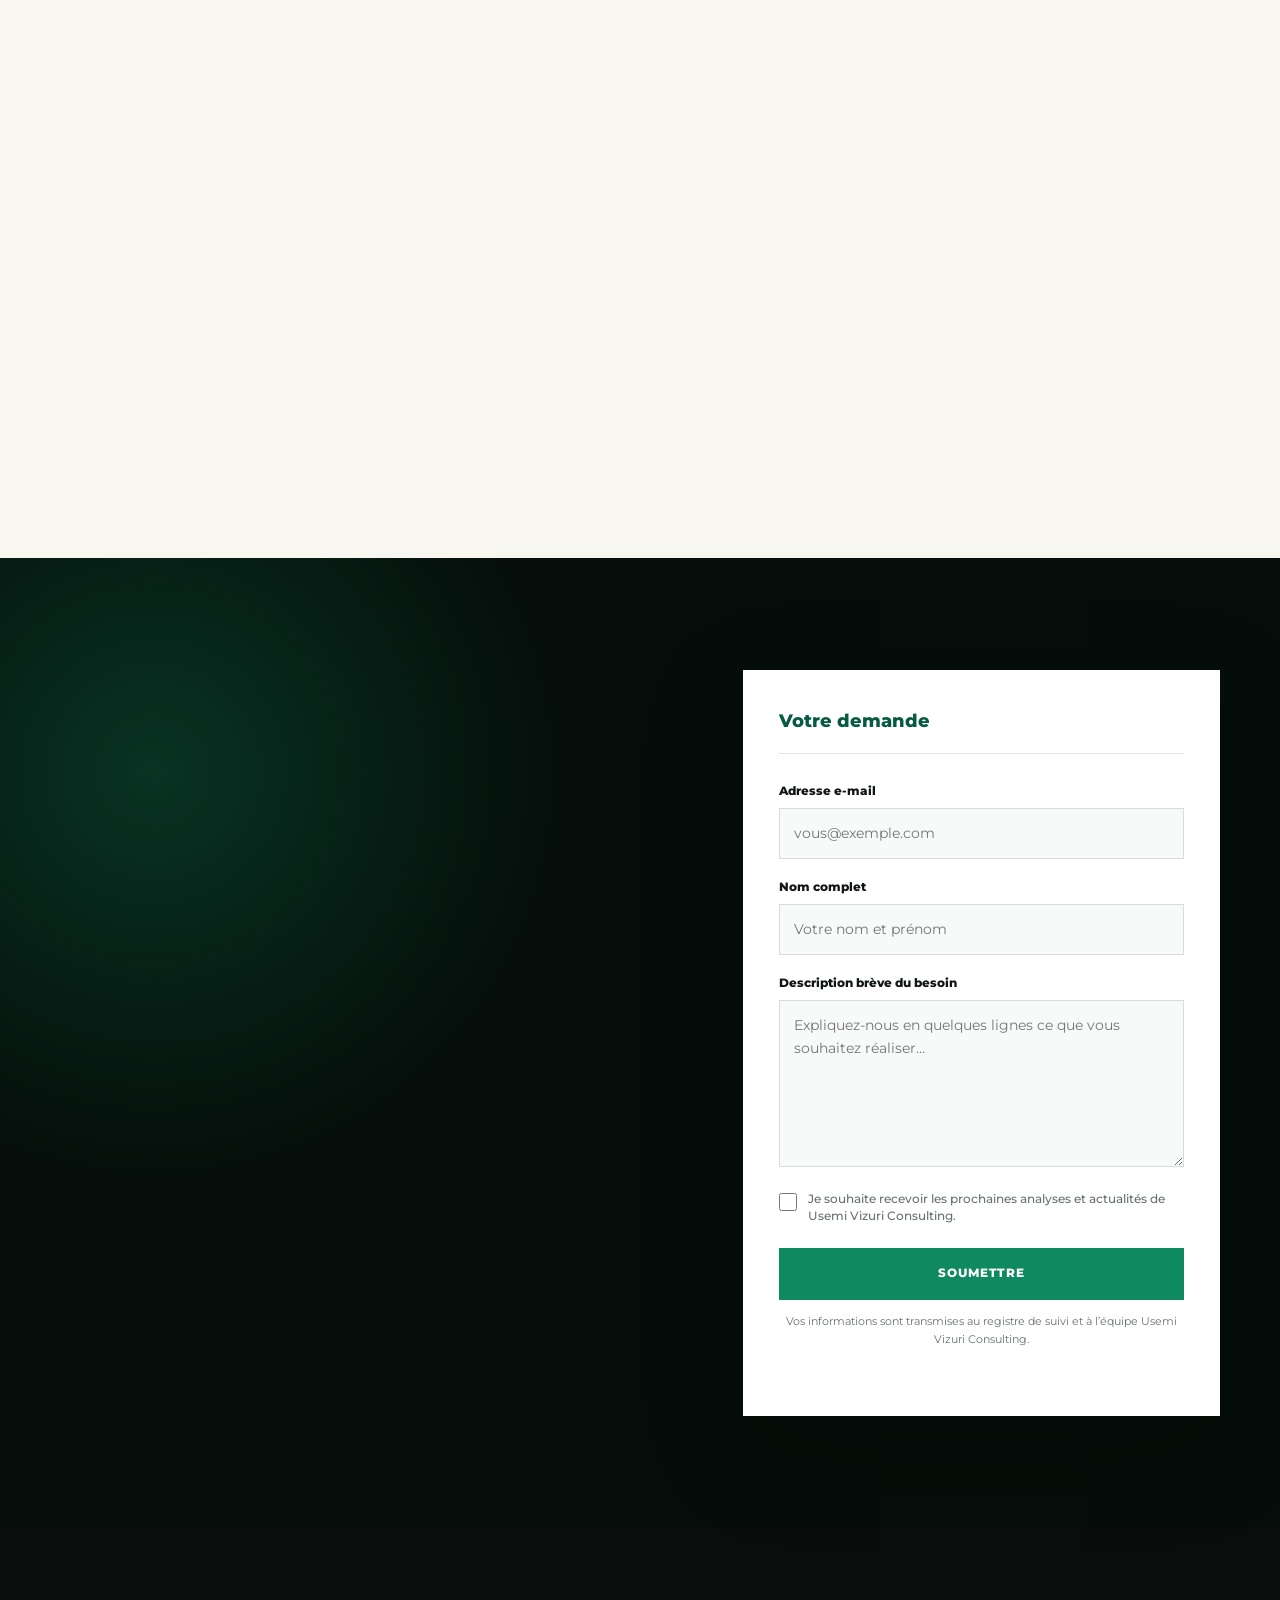
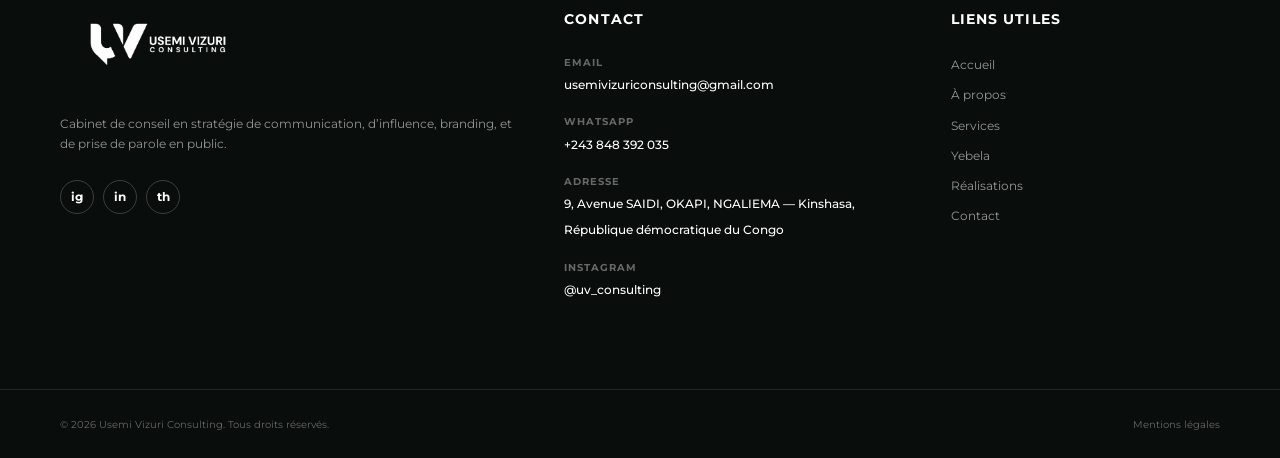
==== commit fadc6c47: "Ajoute l'adresse officielle de Usemi Vizuri" ====
--- a/index.html
+++ b/index.html
@@ -256,7 +256,7 @@
         <ul>
           <li><span>Email</span><a href="mailto:usemivizuriconsulting@gmail.com">usemivizuriconsulting@gmail.com</a></li>
           <li><span>WhatsApp</span><a href="https://wa.me/243848392035" target="_blank" rel="noopener">+243 848 392 035</a></li>
-          <li><span>Adresse</span><strong>#</strong></li>
+          <li><span>Adresse</span><strong>9, Avenue SAIDI, OKAPI, NGALIEMA — Kinshasa, République démocratique du Congo</strong></li>
           <li><span>Instagram</span><a href="https://www.instagram.com/uv_consulting/" target="_blank" rel="noopener noreferrer">@uv_consulting</a></li>
         </ul>
       </div>
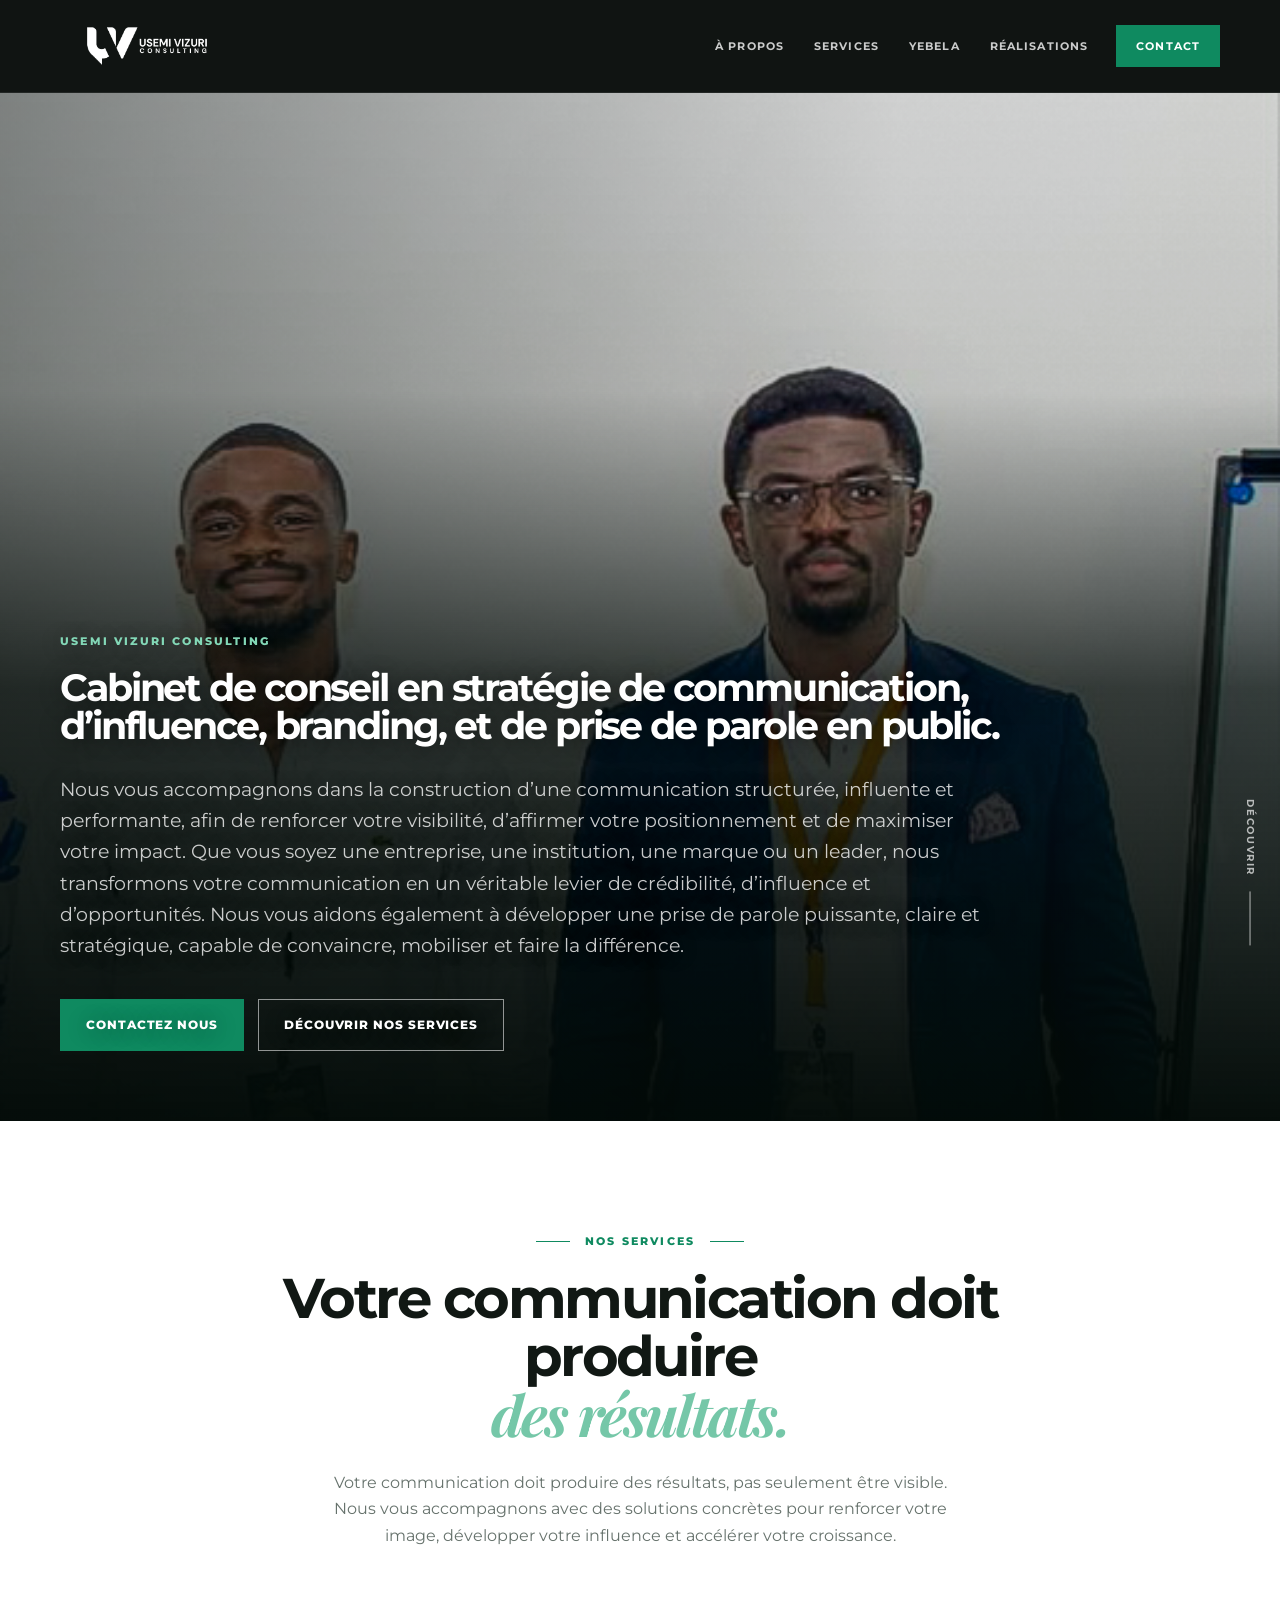
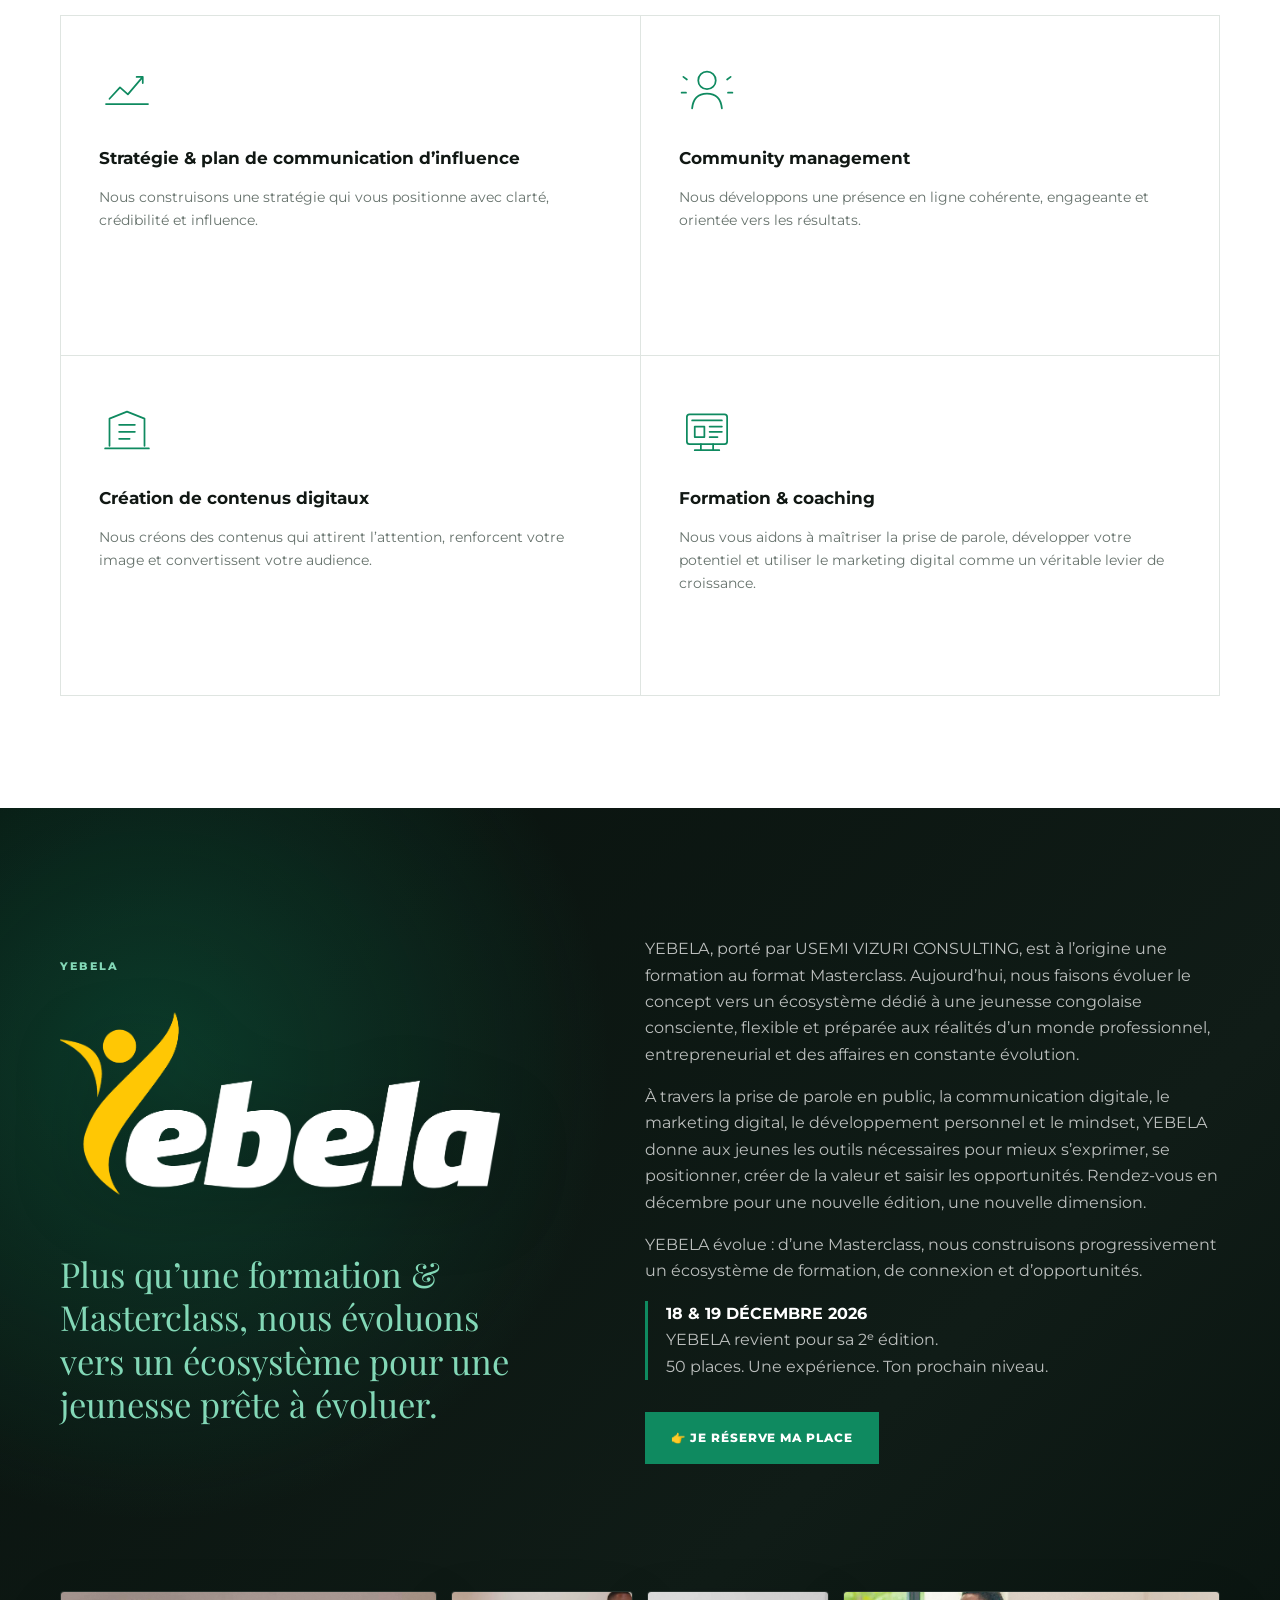
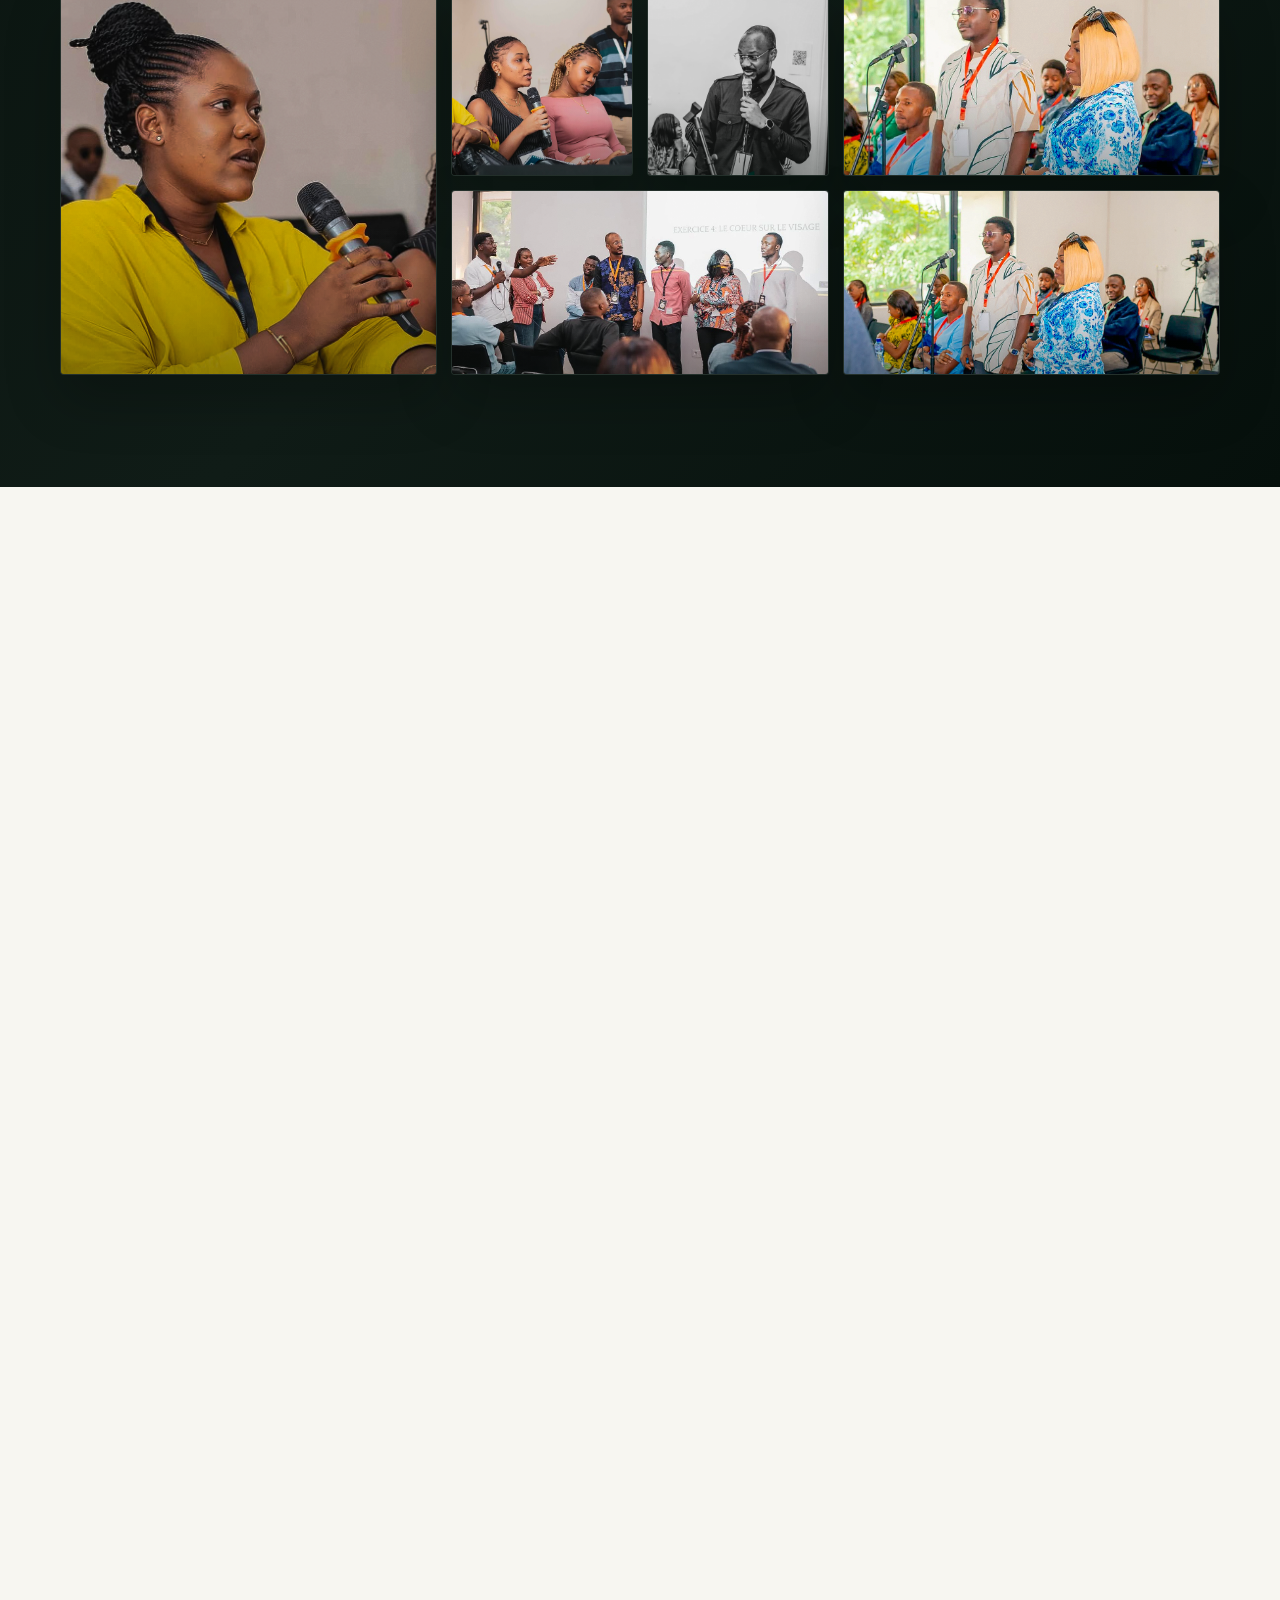
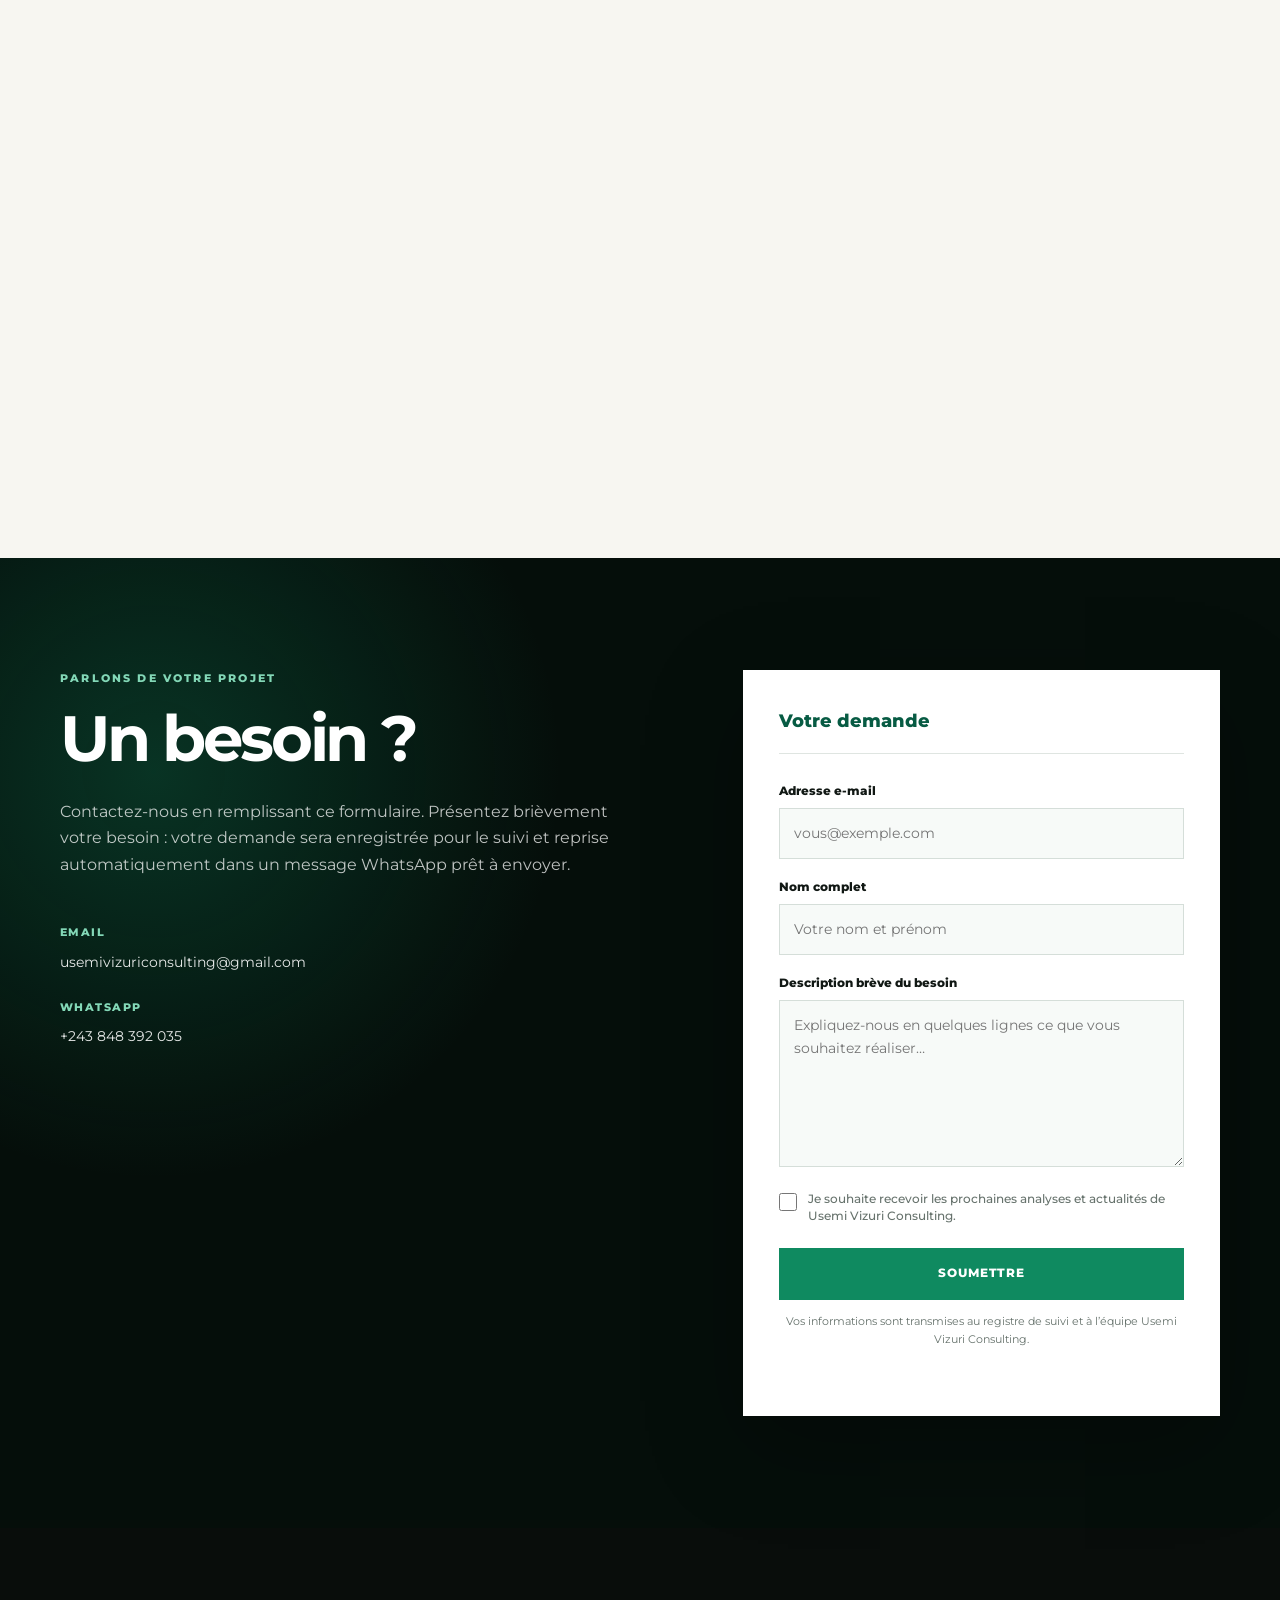
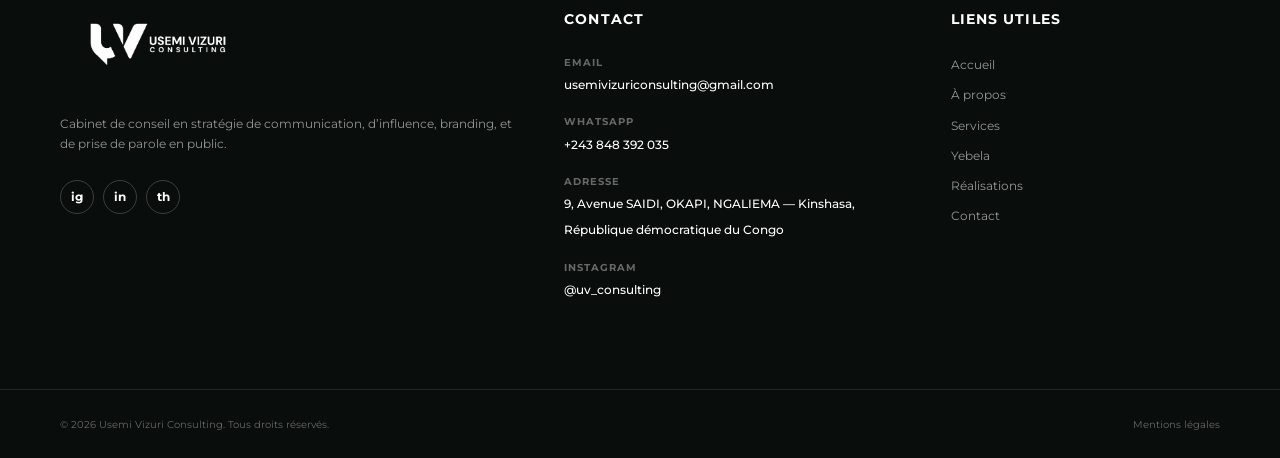
==== commit c1fcc458: "Centralise les inscriptions YEBELA dans Google Sheets" ====
--- a/index.html
+++ b/index.html
@@ -121,7 +121,7 @@
           <p>À travers la prise de parole en public, la communication digitale, le marketing digital, le développement personnel et le mindset, YEBELA donne aux jeunes les outils nécessaires pour mieux s’exprimer, se positionner, créer de la valeur et saisir les opportunités. Rendez-vous en décembre pour une nouvelle édition, une nouvelle dimension.</p>
           <p>YEBELA évolue : d’une Masterclass, nous construisons progressivement un écosystème de formation, de connexion et d’opportunités.</p>
           <p class="yebela-date"><strong>18 &amp; 19 DÉCEMBRE 2026</strong><br>YEBELA revient pour sa 2ᵉ édition.<br>50 places. Une expérience. Ton prochain niveau.</p>
-          <a class="button button-primary" data-yebela-reservation href="https://wa.me/243848392035?text=Bonjour%20Usemi%20Vizuri%20Consulting%2C%20je%20souhaite%20r%C3%A9server%20ma%20place%20pour%20YEBELA%20les%2018%20et%2019%20d%C3%A9cembre%202026." target="_blank" rel="noopener">&#x1F449; JE RÉSERVE MA PLACE</a>
+          <a class="button button-primary" href="inscription-yebela.html">&#x1F449; JE RÉSERVE MA PLACE</a>
         </div>
         <div class="yebela-gallery reveal" aria-label="Temps forts des formations YEBELA">
           <figure><img src="assets/media/yebela/IMG-20260814-WA0051_traitee.png" alt="Temps fort d’une formation YEBELA" loading="lazy"></figure>
